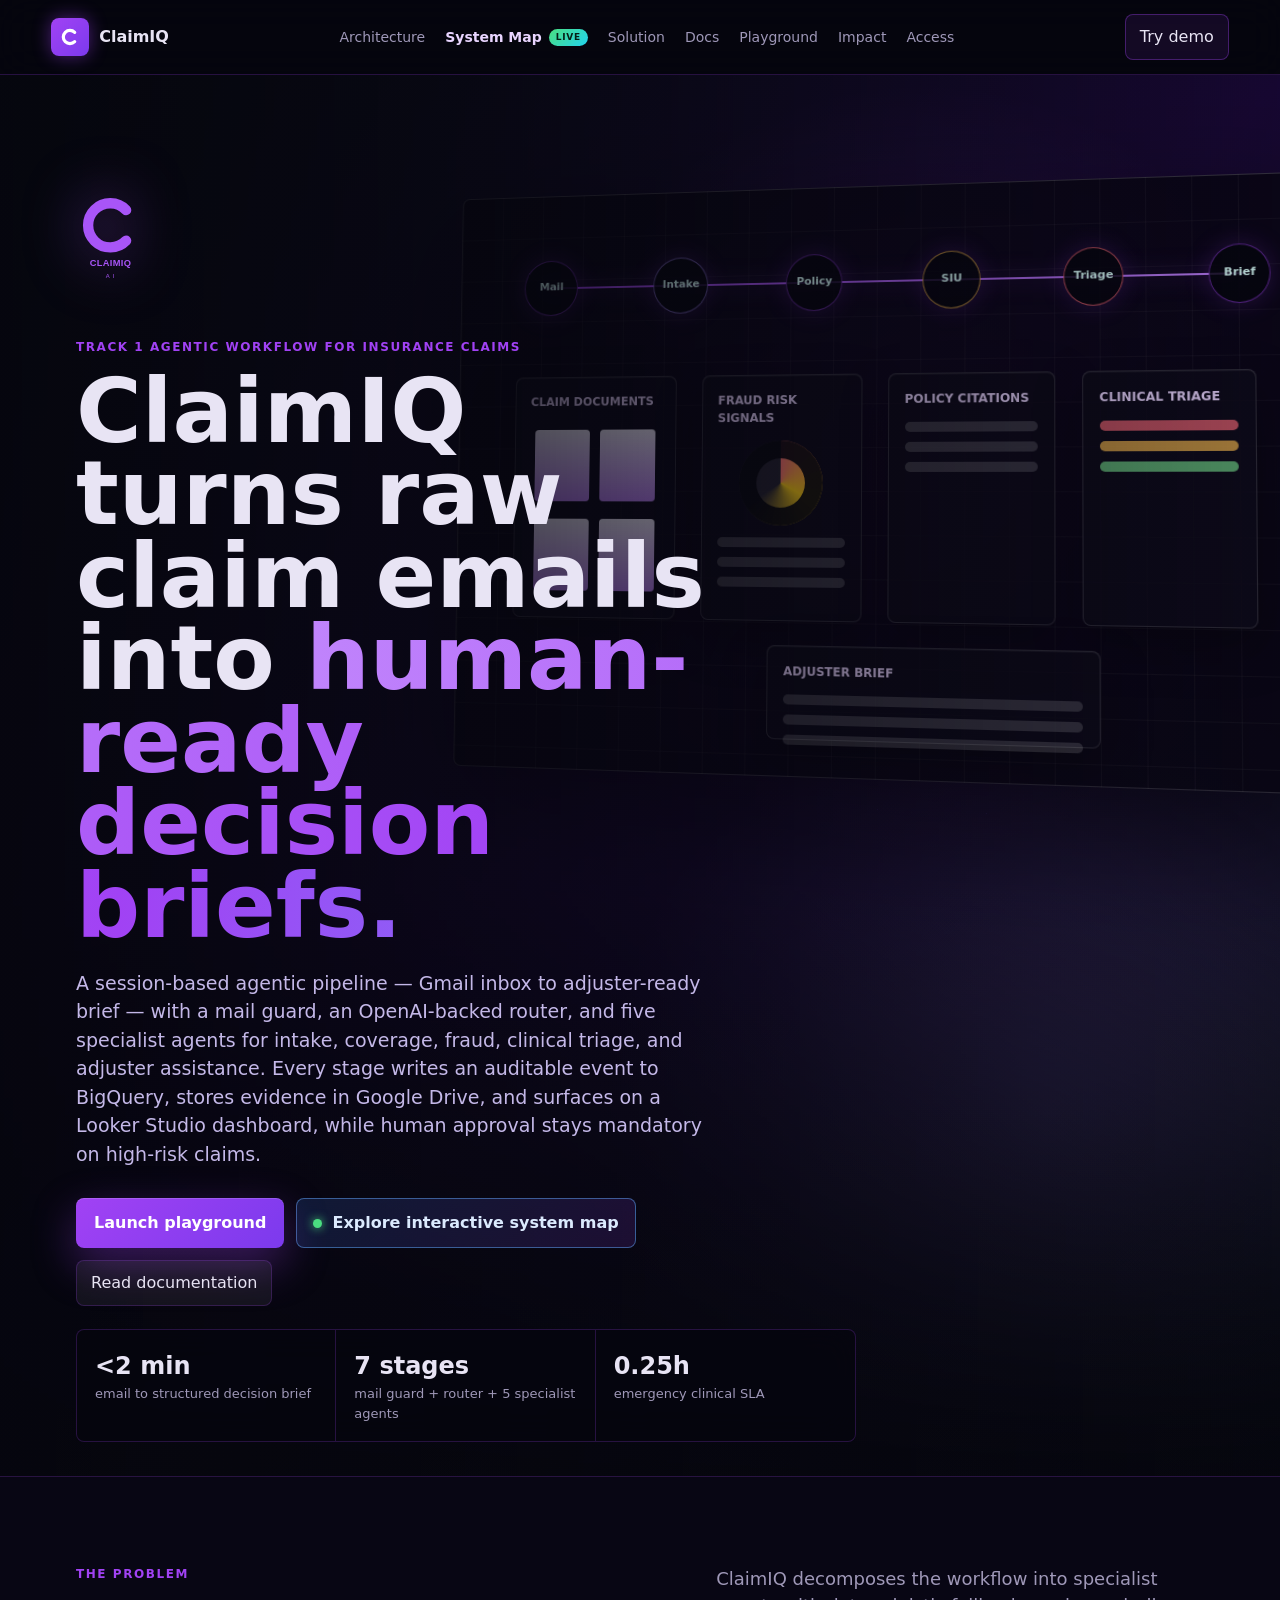
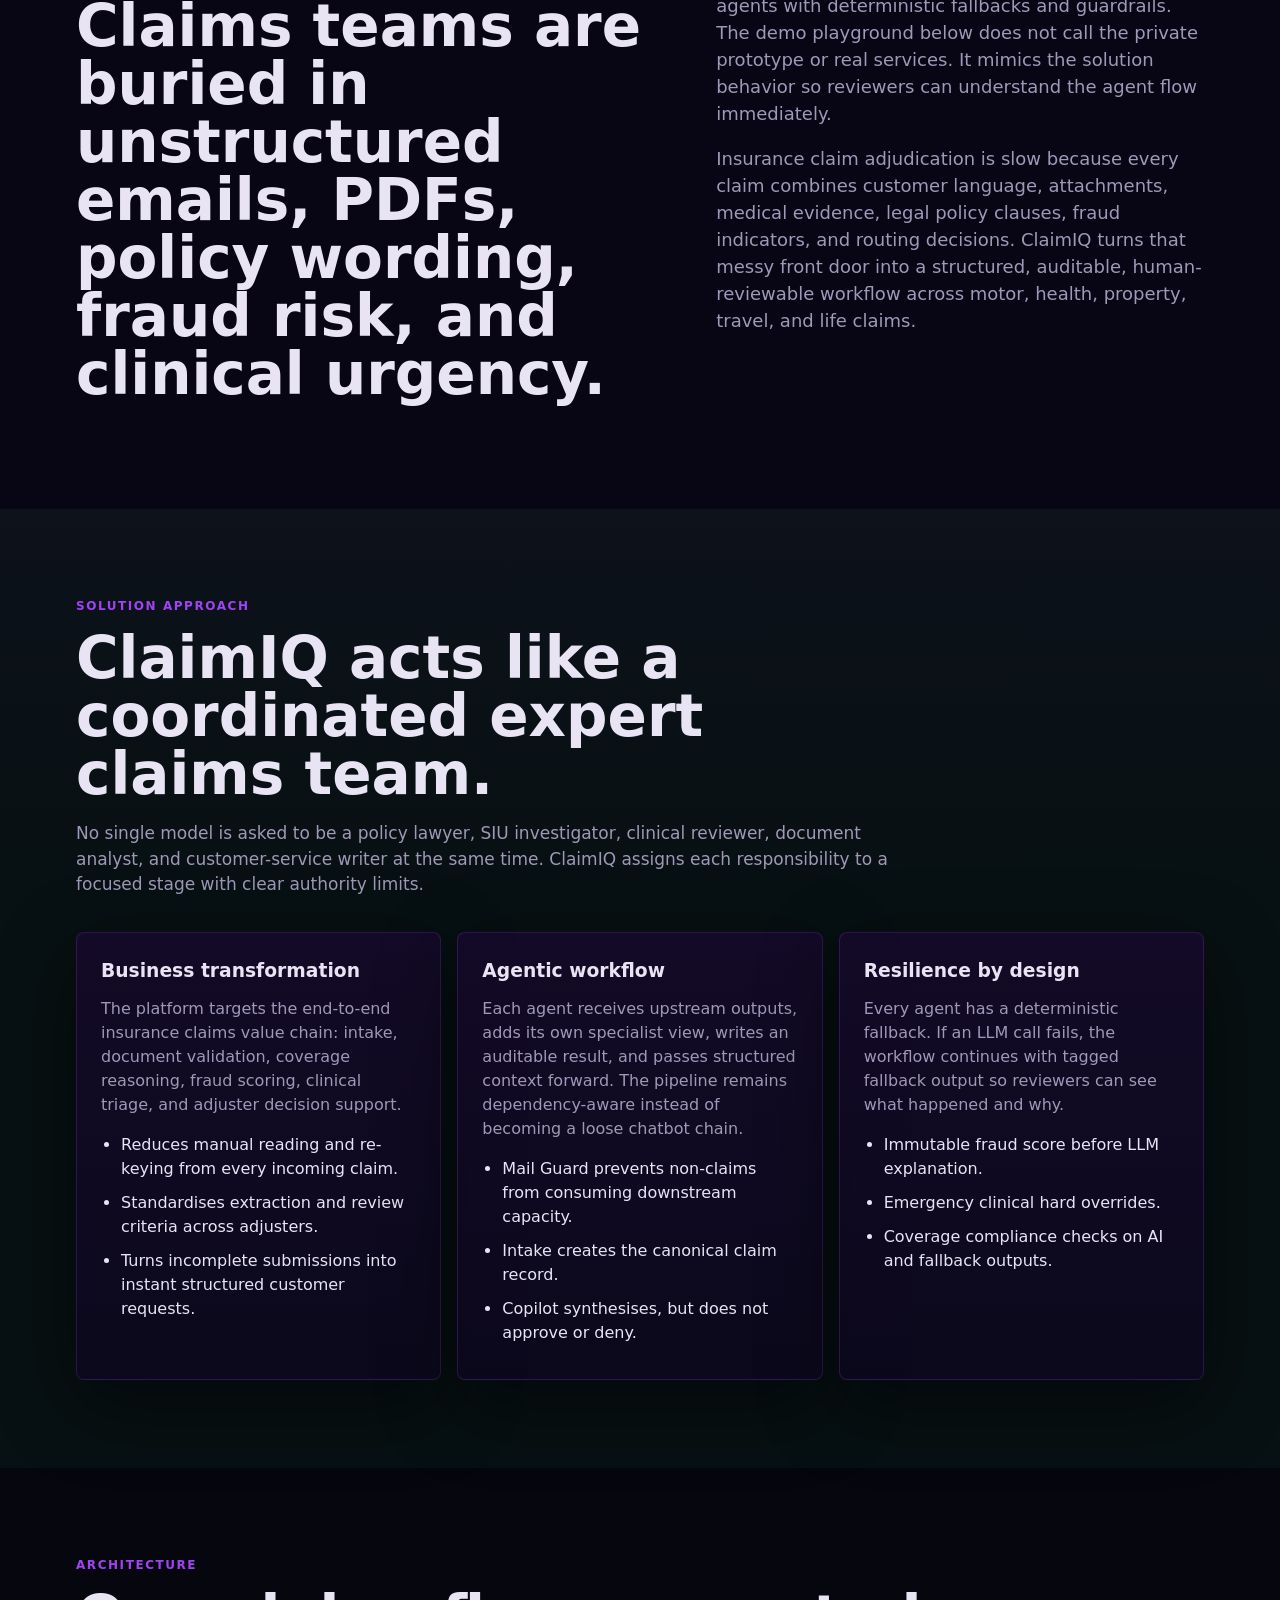
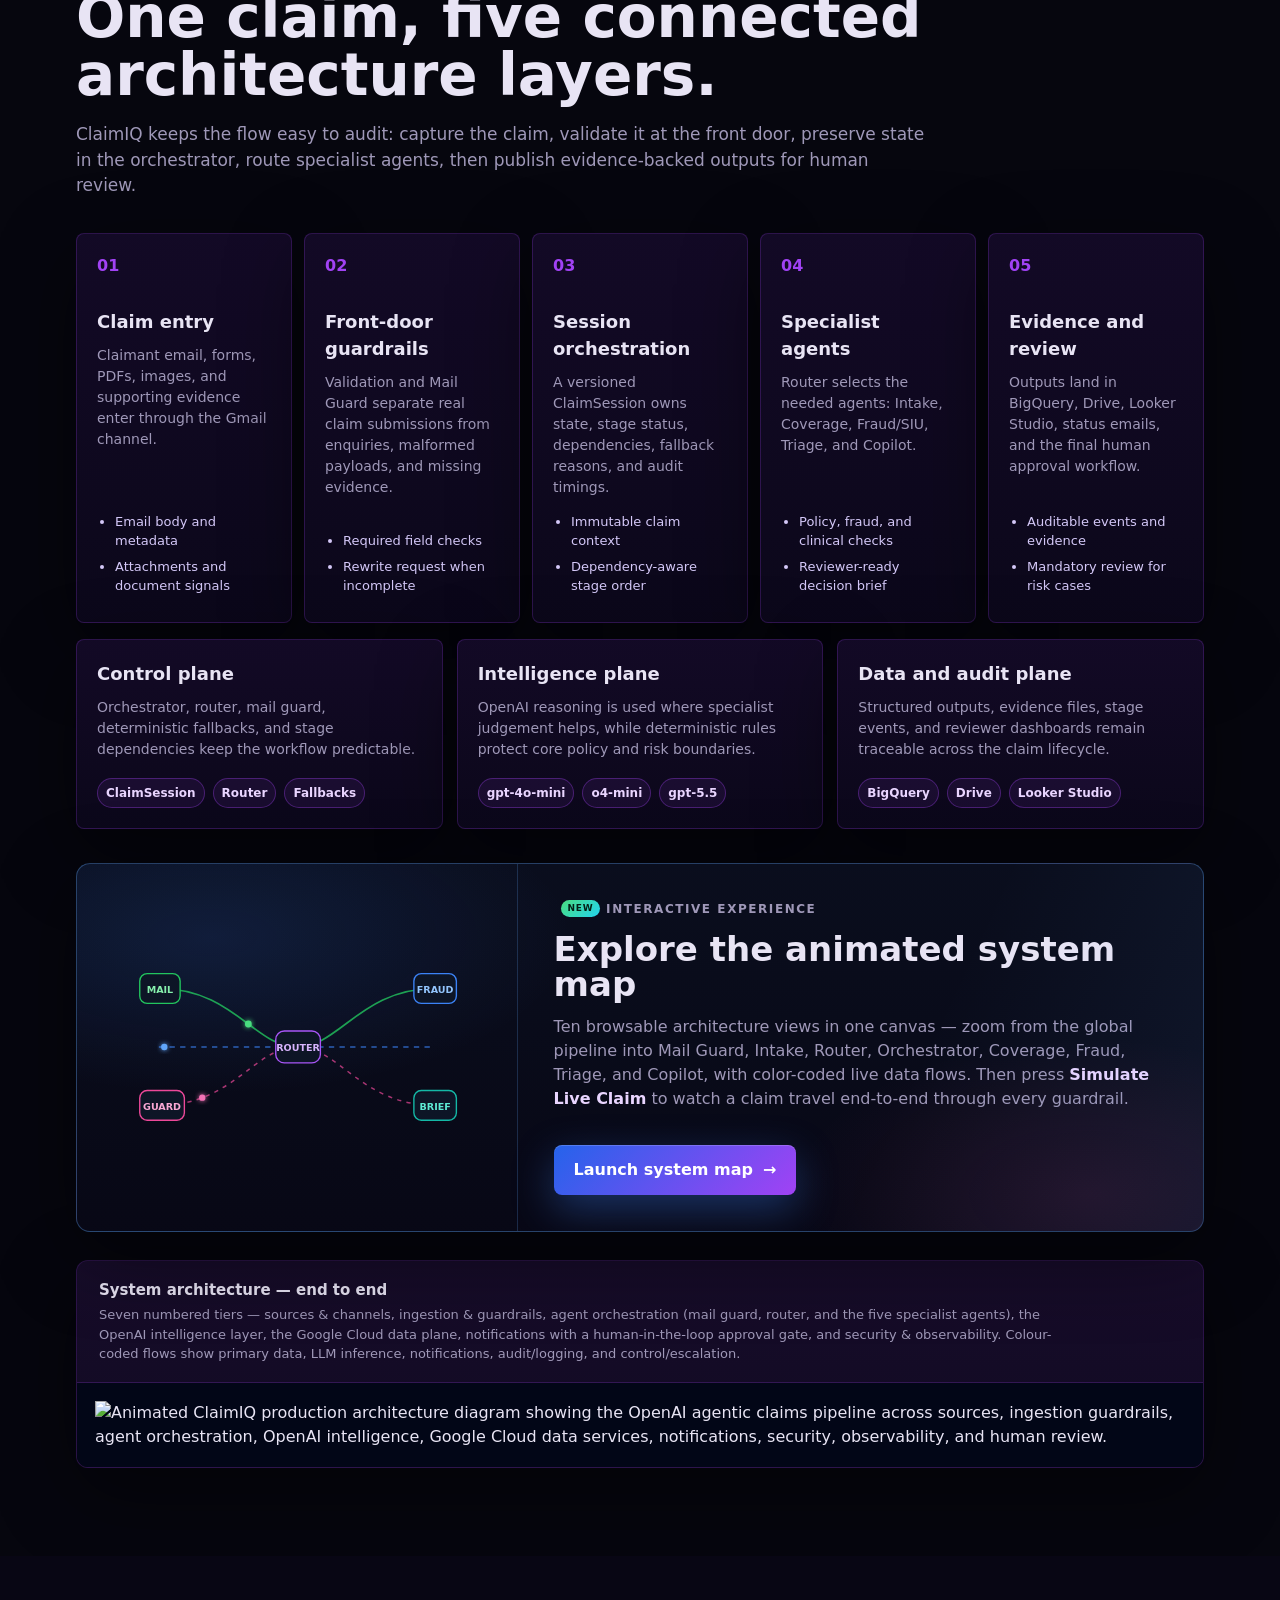
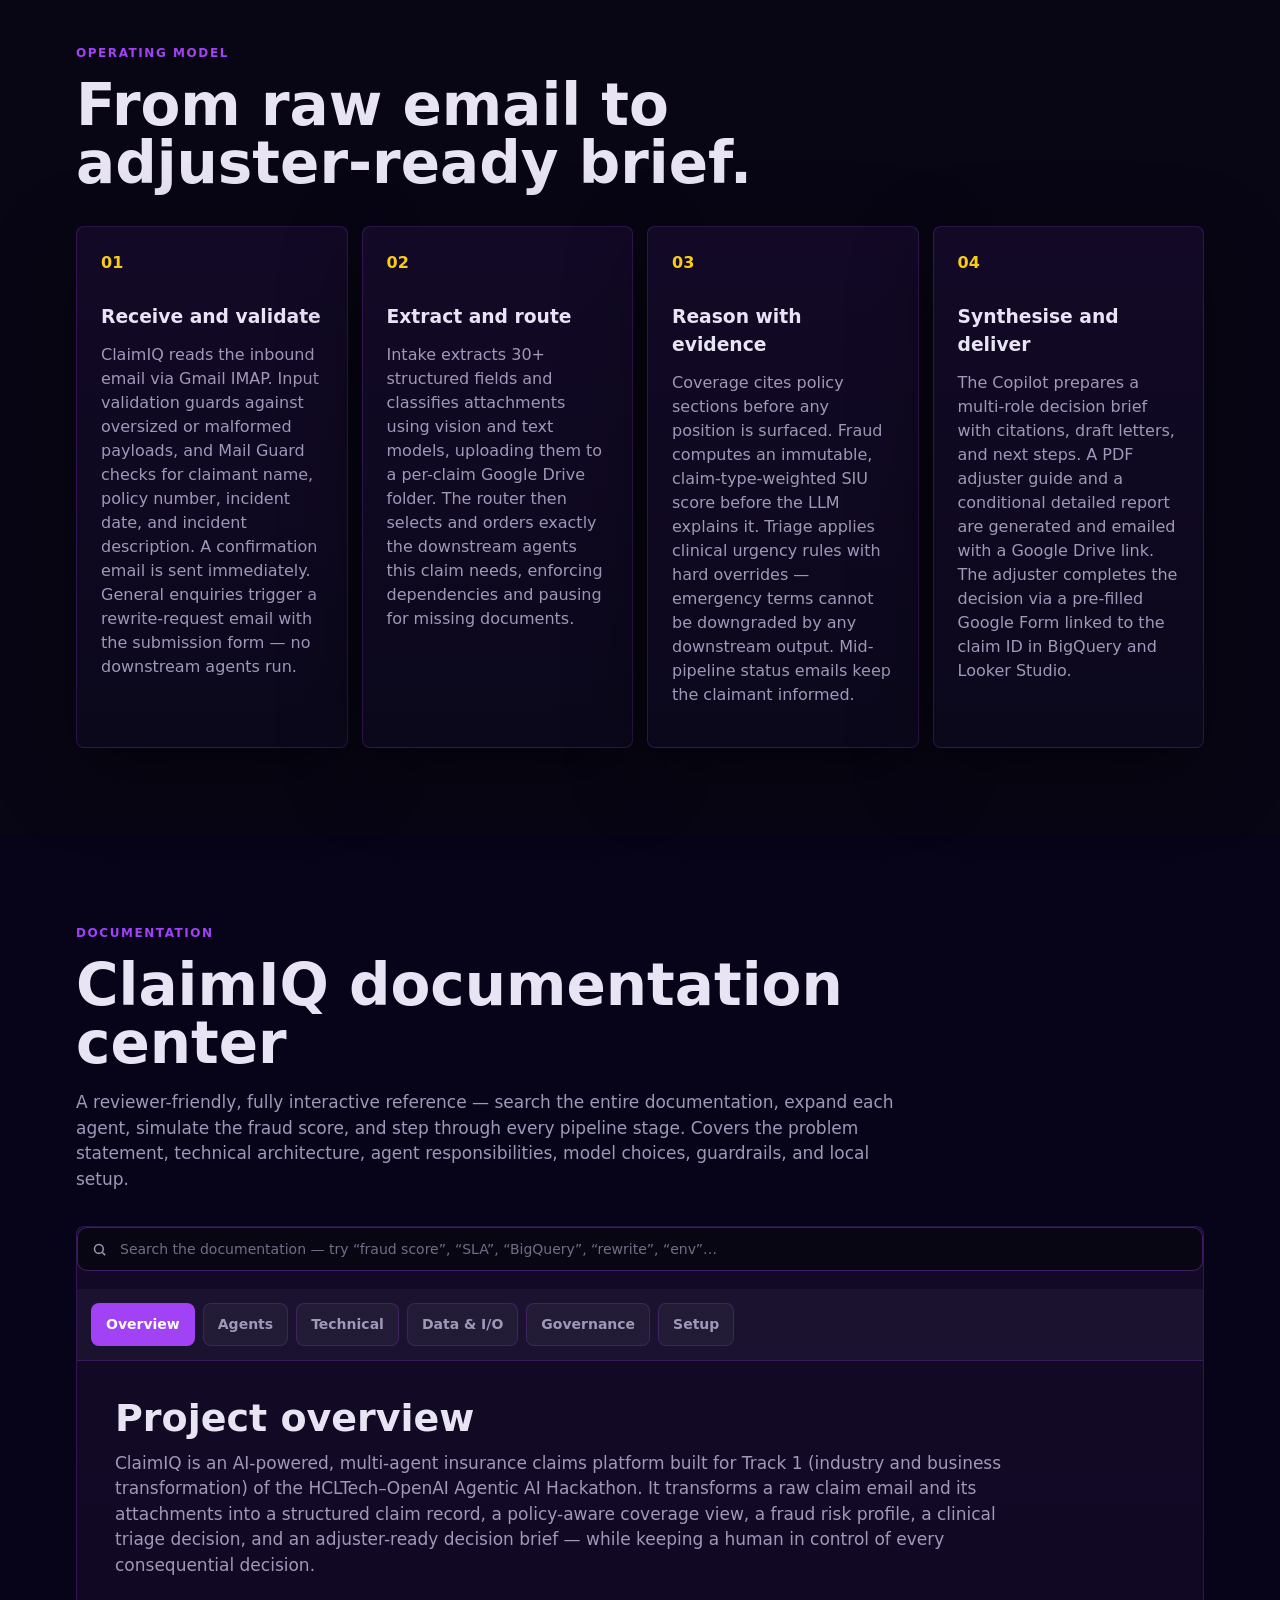
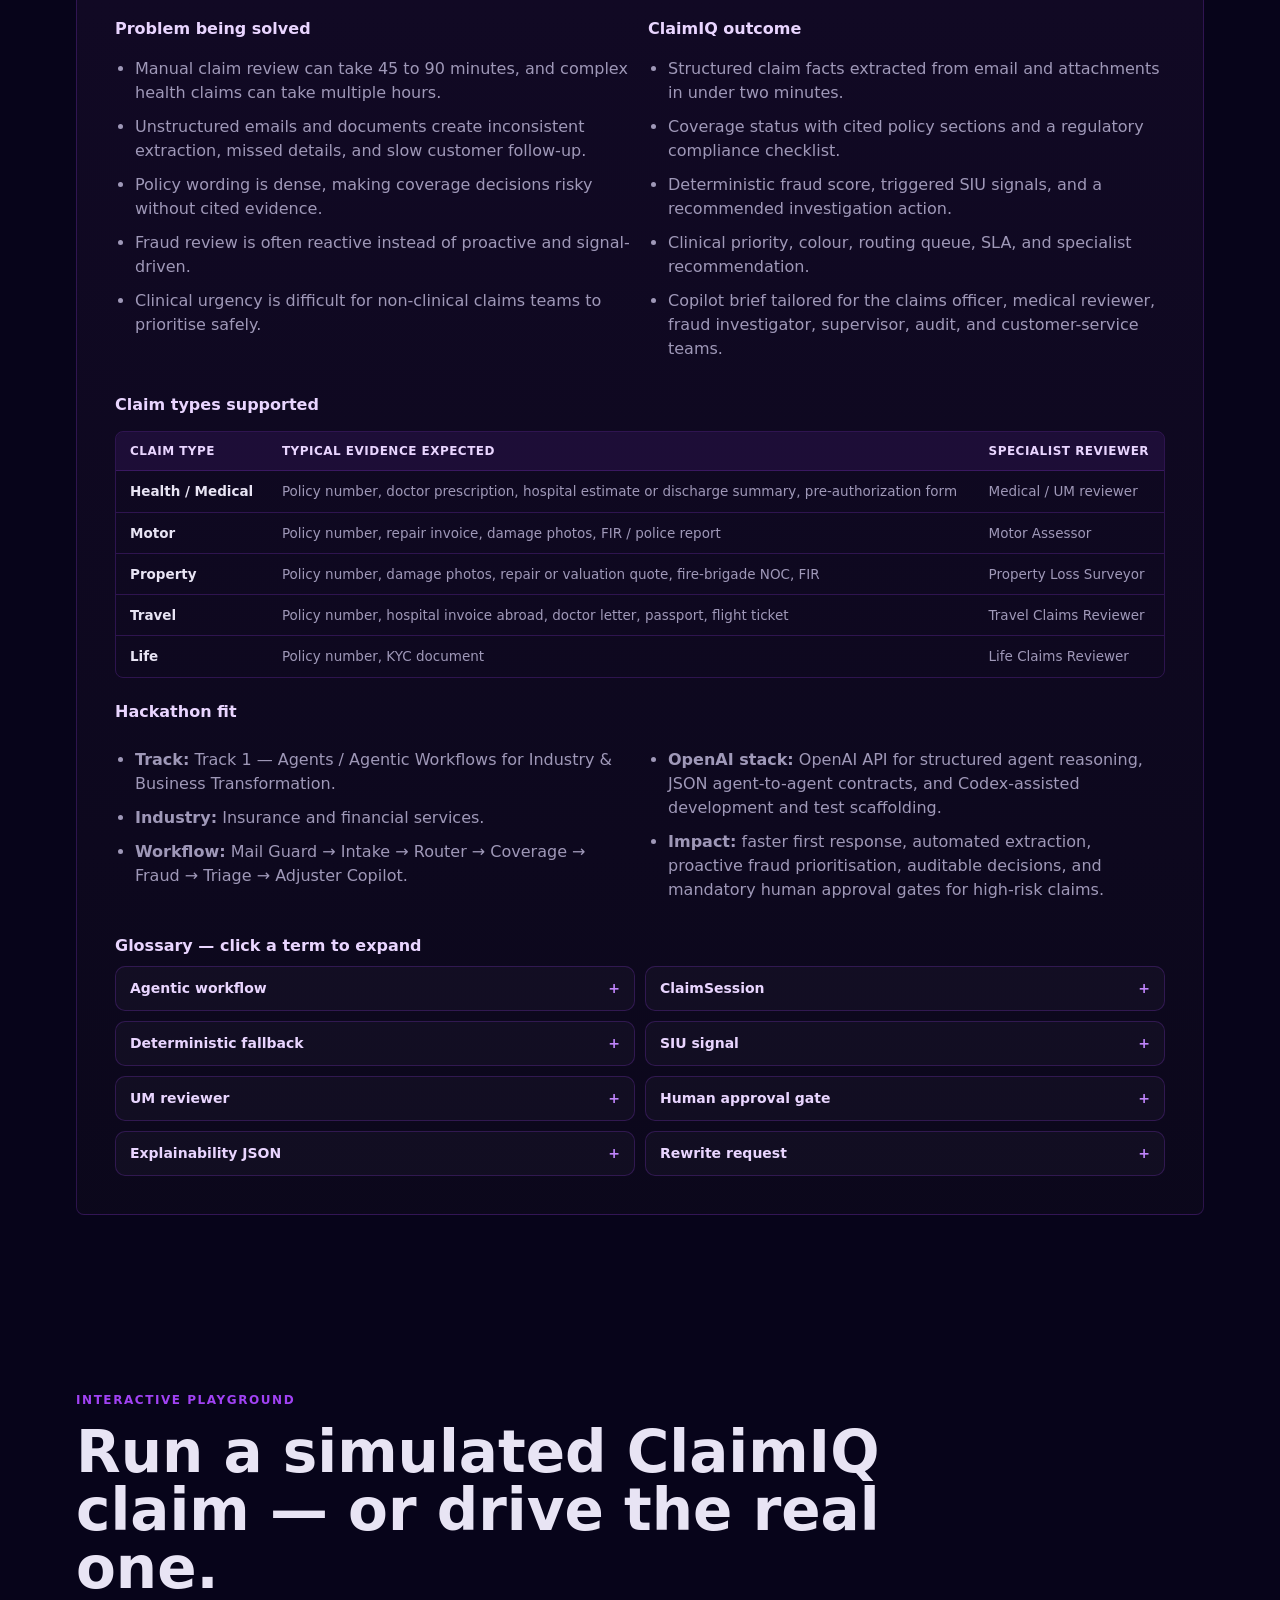
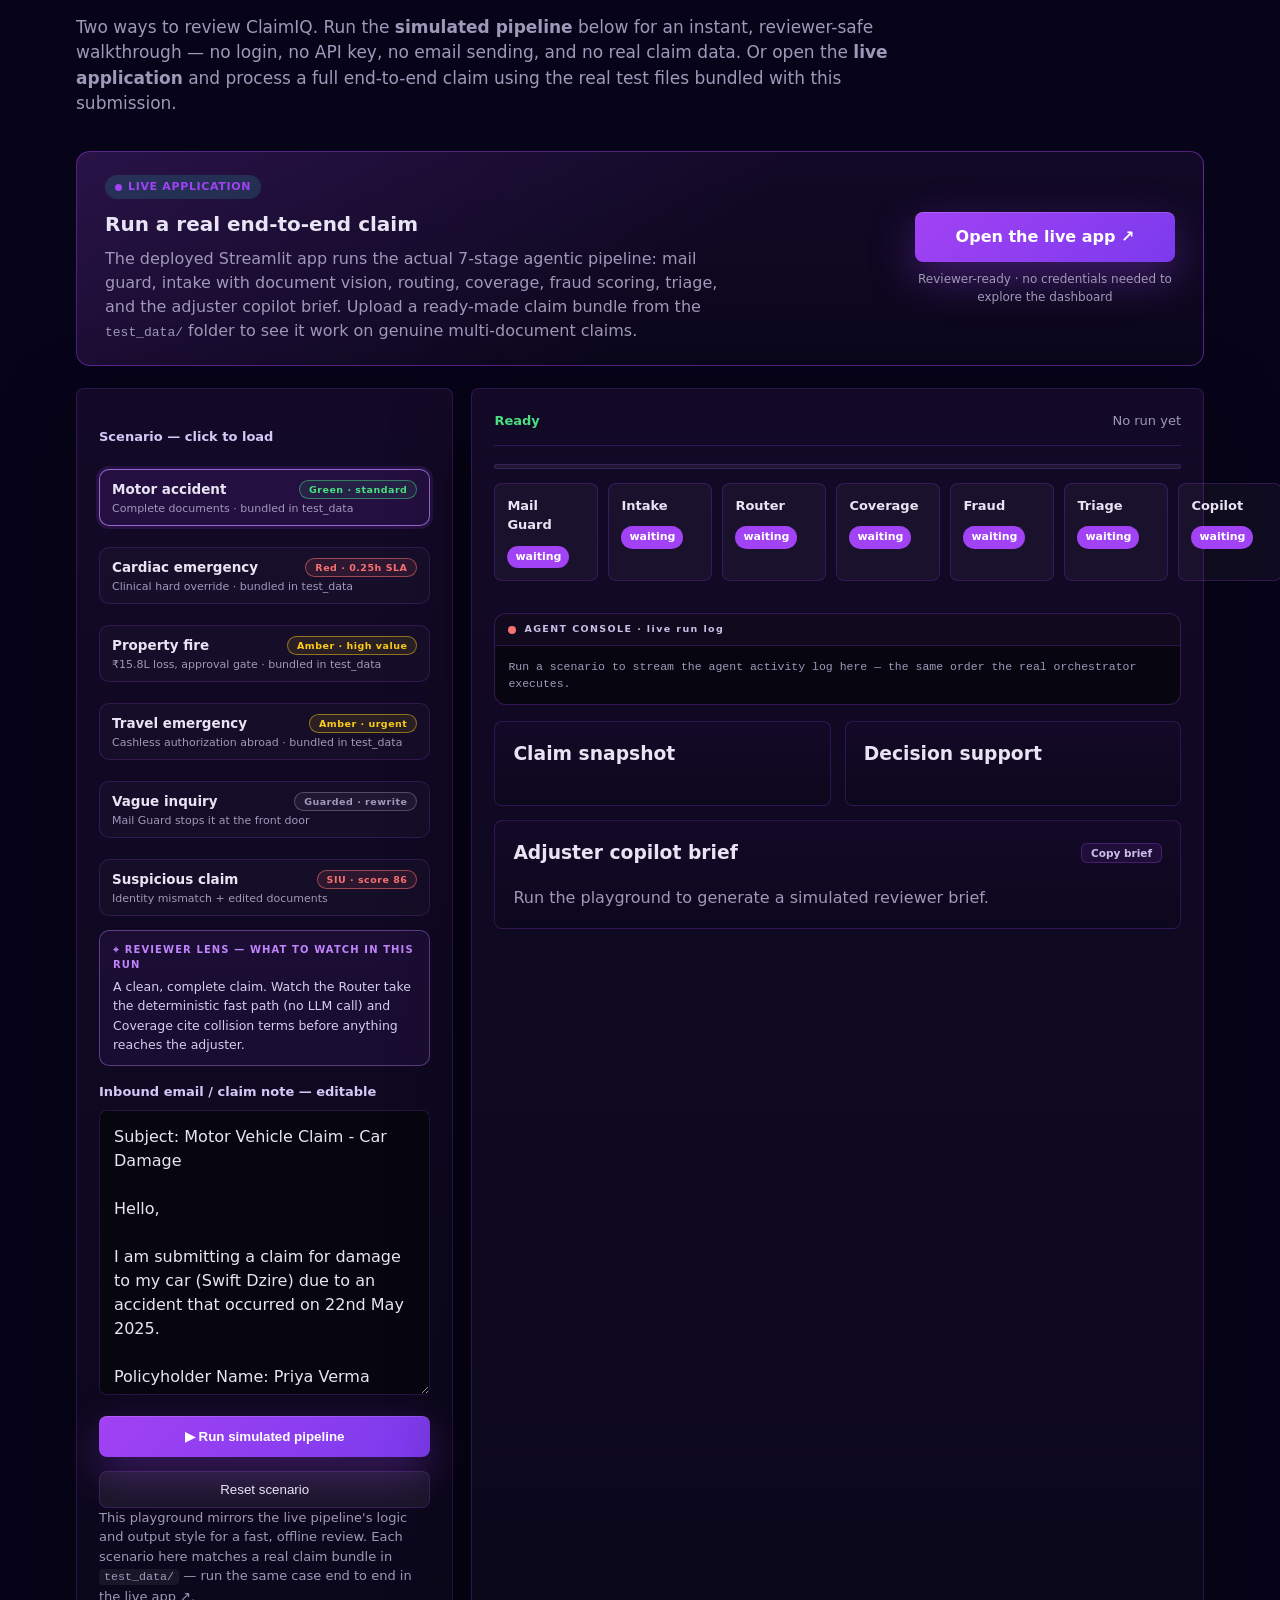
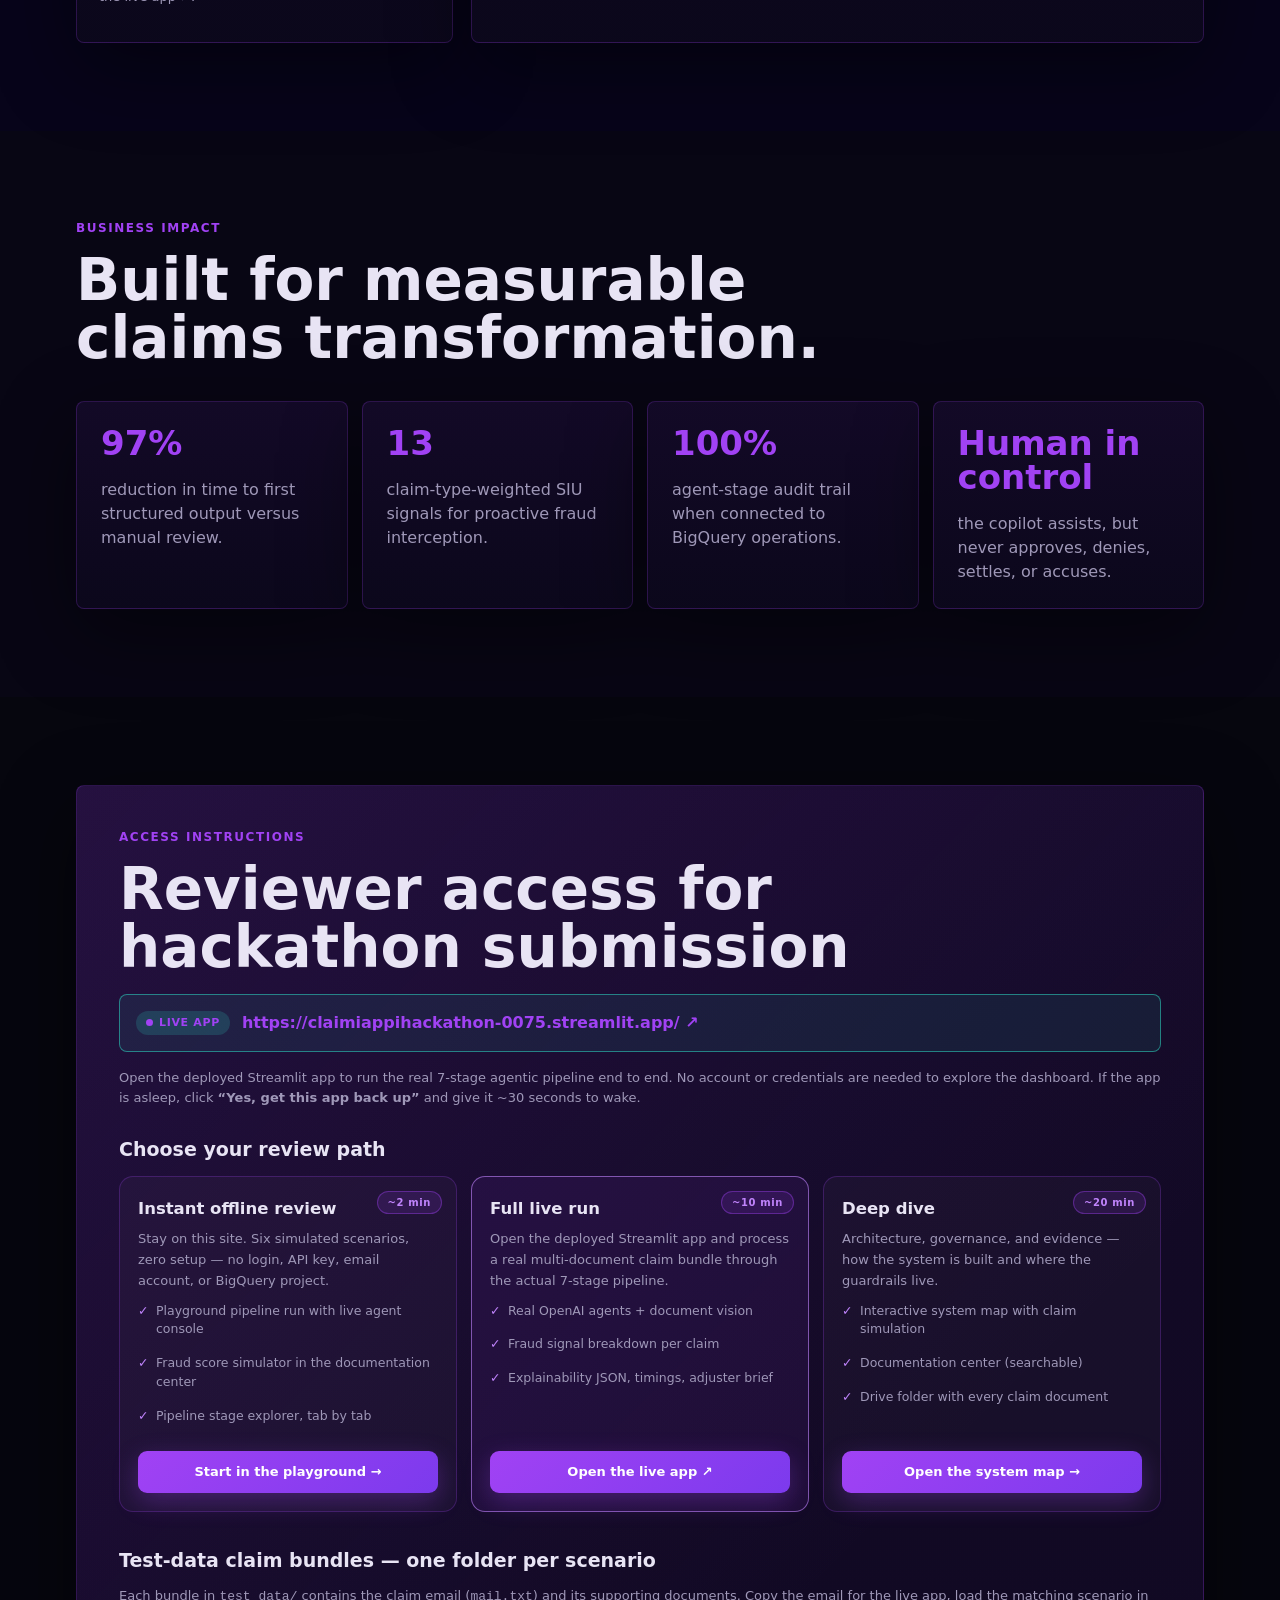
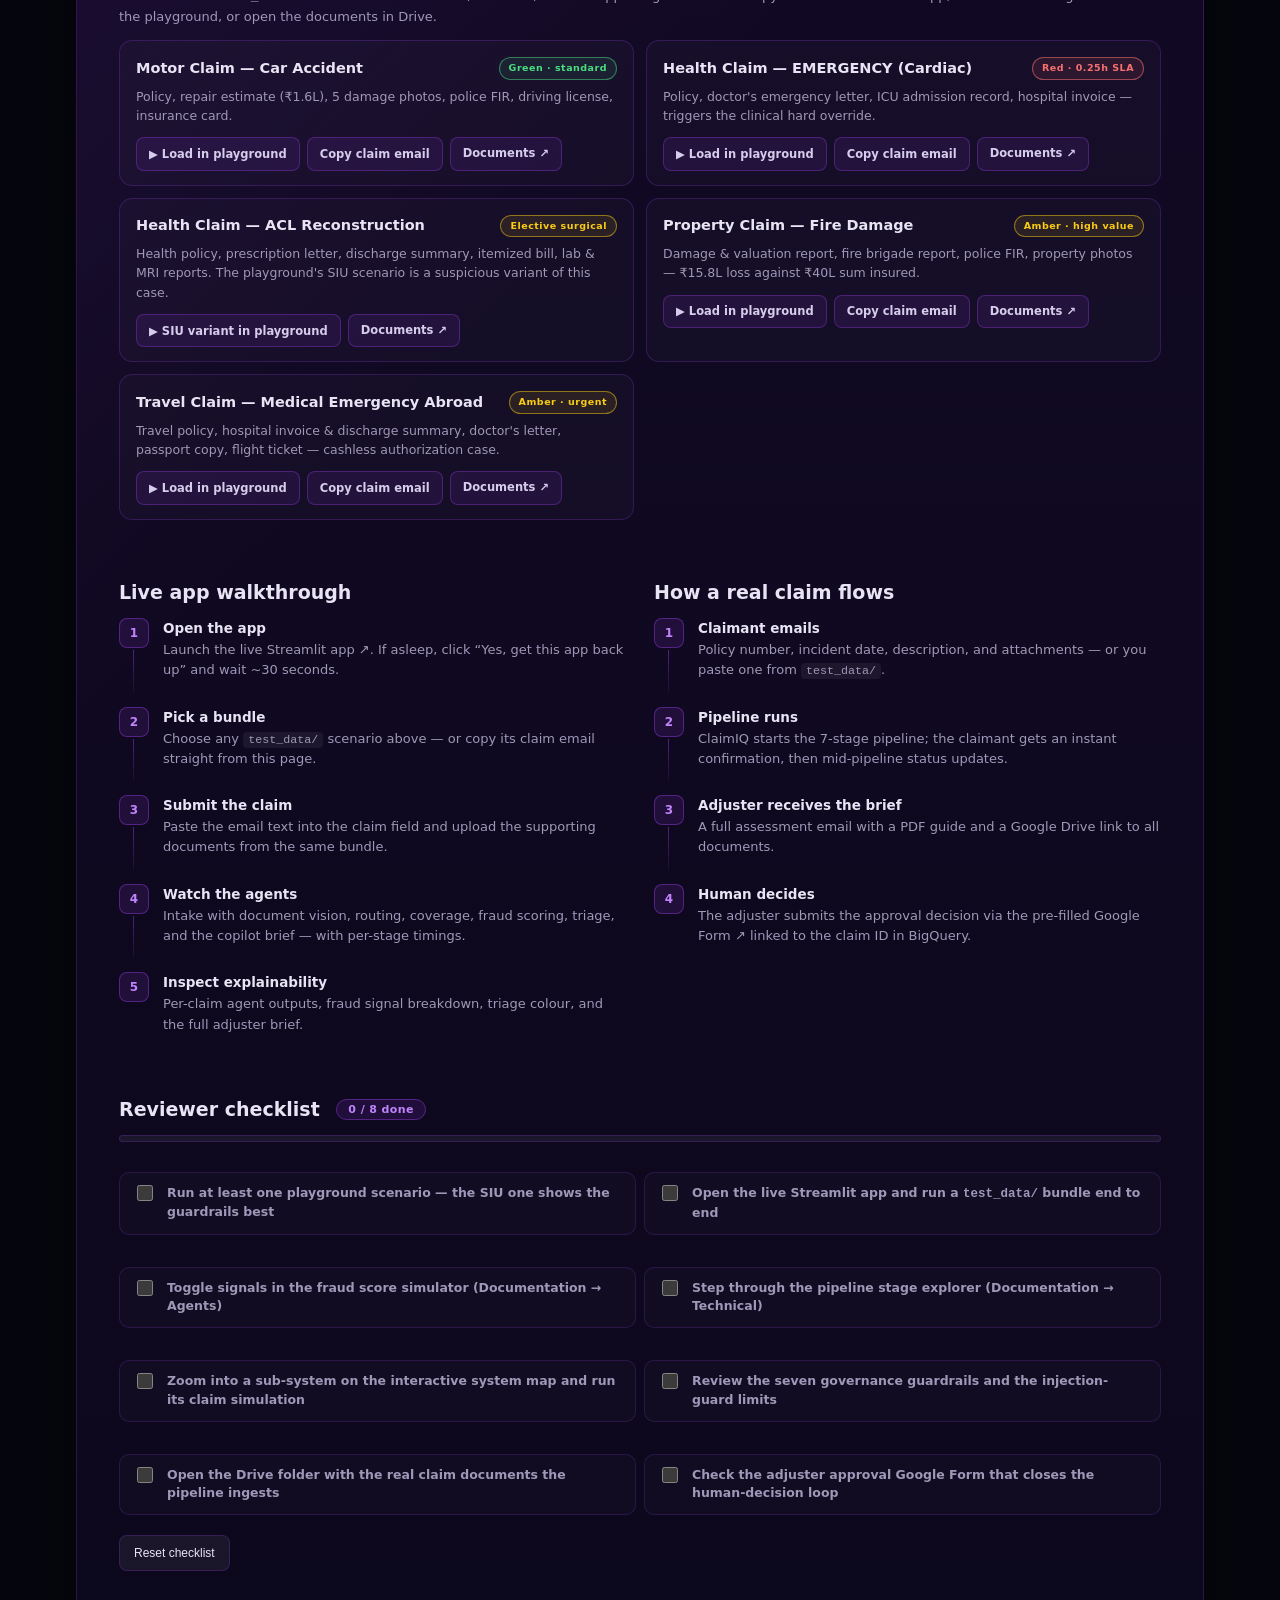
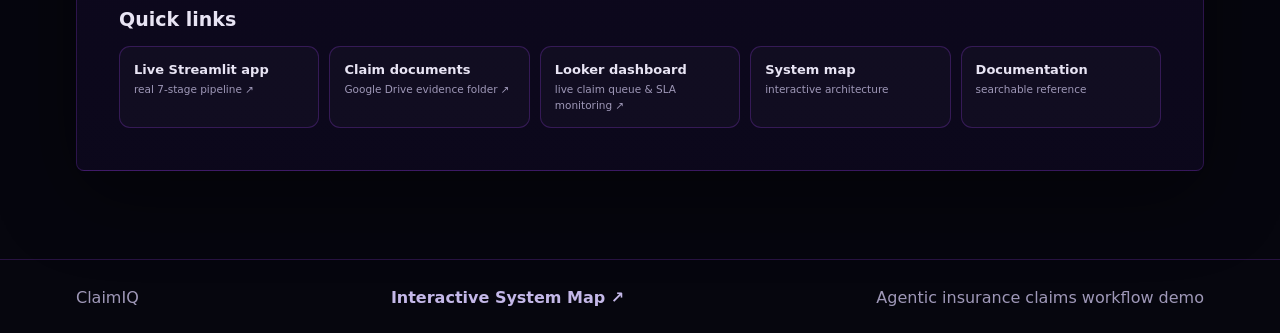
==== index.html @ e0fa52a6 "Initial website publish" ====
<!doctype html>
<html lang="en">
<head>
  <meta charset="utf-8">
  <meta name="viewport" content="width=device-width, initial-scale=1">
  <title>ClaimIQ | Agentic Insurance Claims Platform</title>
  <link rel="stylesheet" href="styles.css">
</head>
<body>
  <header class="topbar">
    <a class="brand" href="#home" aria-label="ClaimIQ home">
      <span class="brand-mark">
        <svg xmlns="http://www.w3.org/2000/svg" viewBox="0 0 38 38" width="22" height="22" fill="none">
          <path d="M 27.1 10.9 A 11.5 11.5 0 1 0 27.1 27.1"
                stroke="white" stroke-width="5.5" stroke-linecap="round" fill="none"/>
        </svg>
      </span>
      <span>ClaimIQ</span>
    </a>
    <nav aria-label="Primary navigation">
      <a href="#architecture">Architecture</a>
      <a href="claimiq_system_map.html" class="nav-map">System Map<span class="badge-new">LIVE</span></a>
      <a href="#solution">Solution</a>
      <a href="#documentation">Docs</a>
      <a href="#playground">Playground</a>
      <a href="#impact">Impact</a>
      <a href="#access">Access</a>
    </nav>
    <a class="nav-cta" href="#playground">Try demo</a>
  </header>

  <main id="home">
    <section class="hero">
      <div class="hero-media" aria-hidden="true">
        <div class="command-wall">
          <div class="flow-line"></div>
          <div class="flow-node mail">Mail</div>
          <div class="flow-node intake">Intake</div>
          <div class="flow-node coverage">Policy</div>
          <div class="flow-node fraud">SIU</div>
          <div class="flow-node triage">Triage</div>
          <div class="flow-node copilot">Brief</div>
          <div class="screen documents"><h3>Claim Documents</h3><span></span><span></span><span></span><span></span></div>
          <div class="screen risk"><h3>Fraud Risk Signals</h3><div class="dial"></div><p>Identity mismatch</p><p>Duplicate window</p><p>Invoice anomaly</p></div>
          <div class="screen policy"><h3>Policy Citations</h3><p>Coverage clause</p><p>Waiting period</p><p>Sub-limit check</p></div>
          <div class="screen triage-card"><h3>Clinical Triage</h3><p class="red">Emergency override</p><p class="amber">Medical review</p><p class="green">Standard queue</p></div>
          <div class="screen brief"><h3>Adjuster Brief</h3><p>Coverage: needs review</p><p>Fraud: critical</p><p>SLA: 0.25h</p></div>
        </div>
      </div>
      <div class="hero-shade"></div>
      <div class="hero-content">
        <div class="hero-logo-wrap">
          <img src="logo.svg" alt="ClaimIQ" class="hero-logo">
        </div>
        <p class="eyebrow">Track 1 agentic workflow for insurance claims</p>
        <h1>ClaimIQ turns raw claim emails into <span class="grad-text">human-ready decision briefs.</span></h1>
        <p class="hero-copy">A session-based agentic pipeline — Gmail inbox to adjuster-ready brief — with a mail guard, an OpenAI-backed router, and five specialist agents for intake, coverage, fraud, clinical triage, and adjuster assistance. Every stage writes an auditable event to BigQuery, stores evidence in Google Drive, and surfaces on a Looker Studio dashboard, while human approval stays mandatory on high-risk claims.</p>
        <div class="hero-actions">
          <a class="primary-action" href="#playground">Launch playground</a>
          <a class="map-action" href="claimiq_system_map.html"><span class="map-action-dot"></span>Explore interactive system map</a>
          <a class="secondary-action" href="#documentation">Read documentation</a>
        </div>
      </div>
      <div class="hero-metrics" aria-label="ClaimIQ metrics">
        <div><strong>&lt;2 min</strong><span>email to structured decision brief</span></div>
        <div><strong>7 stages</strong><span>mail guard + router + 5 specialist agents</span></div>
        <div><strong>0.25h</strong><span>emergency clinical SLA</span></div>
      </div>
    </section>

    <section class="section intro">
      <div>
        <p class="section-kicker">The problem</p>
        <h2>Claims teams are buried in unstructured emails, PDFs, policy wording, fraud risk, and clinical urgency.</h2>
      </div>
      <div class="intro-copy">
        <p>ClaimIQ decomposes the workflow into specialist agents with deterministic fallbacks and guardrails. The demo playground below does not call the private prototype or real services. It mimics the solution behavior so reviewers can understand the agent flow immediately.</p>
        <p>Insurance claim adjudication is slow because every claim combines customer language, attachments, medical evidence, legal policy clauses, fraud indicators, and routing decisions. ClaimIQ turns that messy front door into a structured, auditable, human-reviewable workflow across motor, health, property, travel, and life claims.</p>
      </div>
    </section>

    <section id="solution" class="section solution-section">
      <div class="section-heading">
        <p class="section-kicker">Solution approach</p>
        <h2>ClaimIQ acts like a coordinated expert claims team.</h2>
        <p>No single model is asked to be a policy lawyer, SIU investigator, clinical reviewer, document analyst, and customer-service writer at the same time. ClaimIQ assigns each responsibility to a focused stage with clear authority limits.</p>
      </div>
      <div class="content-grid three">
        <article class="content-card">
          <h3>Business transformation</h3>
          <p>The platform targets the end-to-end insurance claims value chain: intake, document validation, coverage reasoning, fraud scoring, clinical triage, and adjuster decision support.</p>
          <ul>
            <li>Reduces manual reading and re-keying from every incoming claim.</li>
            <li>Standardises extraction and review criteria across adjusters.</li>
            <li>Turns incomplete submissions into instant structured customer requests.</li>
          </ul>
        </article>
        <article class="content-card">
          <h3>Agentic workflow</h3>
          <p>Each agent receives upstream outputs, adds its own specialist view, writes an auditable result, and passes structured context forward. The pipeline remains dependency-aware instead of becoming a loose chatbot chain.</p>
          <ul>
            <li>Mail Guard prevents non-claims from consuming downstream capacity.</li>
            <li>Intake creates the canonical claim record.</li>
            <li>Copilot synthesises, but does not approve or deny.</li>
          </ul>
        </article>
        <article class="content-card">
          <h3>Resilience by design</h3>
          <p>Every agent has a deterministic fallback. If an LLM call fails, the workflow continues with tagged fallback output so reviewers can see what happened and why.</p>
          <ul>
            <li>Immutable fraud score before LLM explanation.</li>
            <li>Emergency clinical hard overrides.</li>
            <li>Coverage compliance checks on AI and fallback outputs.</li>
          </ul>
        </article>
      </div>
    </section>

    <section id="architecture" class="section">
      <div class="section-heading">
        <p class="section-kicker">Architecture</p>
        <h2>One claim, five connected architecture layers.</h2>
        <p>ClaimIQ keeps the flow easy to audit: capture the claim, validate it at the front door, preserve state in the orchestrator, route specialist agents, then publish evidence-backed outputs for human review.</p>
      </div>

      <div class="architecture-flow" aria-label="ClaimIQ end-to-end architecture flow">
        <article class="architecture-step">
          <span class="architecture-step-number">01</span>
          <h3>Claim entry</h3>
          <p>Claimant email, forms, PDFs, images, and supporting evidence enter through the Gmail channel.</p>
          <ul>
            <li>Email body and metadata</li>
            <li>Attachments and document signals</li>
          </ul>
        </article>
        <article class="architecture-step">
          <span class="architecture-step-number">02</span>
          <h3>Front-door guardrails</h3>
          <p>Validation and Mail Guard separate real claim submissions from enquiries, malformed payloads, and missing evidence.</p>
          <ul>
            <li>Required field checks</li>
            <li>Rewrite request when incomplete</li>
          </ul>
        </article>
        <article class="architecture-step">
          <span class="architecture-step-number">03</span>
          <h3>Session orchestration</h3>
          <p>A versioned ClaimSession owns state, stage status, dependencies, fallback reasons, and audit timings.</p>
          <ul>
            <li>Immutable claim context</li>
            <li>Dependency-aware stage order</li>
          </ul>
        </article>
        <article class="architecture-step">
          <span class="architecture-step-number">04</span>
          <h3>Specialist agents</h3>
          <p>Router selects the needed agents: Intake, Coverage, Fraud/SIU, Triage, and Copilot.</p>
          <ul>
            <li>Policy, fraud, and clinical checks</li>
            <li>Reviewer-ready decision brief</li>
          </ul>
        </article>
        <article class="architecture-step">
          <span class="architecture-step-number">05</span>
          <h3>Evidence and review</h3>
          <p>Outputs land in BigQuery, Drive, Looker Studio, status emails, and the final human approval workflow.</p>
          <ul>
            <li>Auditable events and evidence</li>
            <li>Mandatory review for risk cases</li>
          </ul>
        </article>
      </div>

      <div class="architecture-layers" aria-label="Supporting architecture planes">
        <article class="architecture-layer">
          <h3>Control plane</h3>
          <p>Orchestrator, router, mail guard, deterministic fallbacks, and stage dependencies keep the workflow predictable.</p>
          <div class="architecture-tags">
            <span>ClaimSession</span>
            <span>Router</span>
            <span>Fallbacks</span>
          </div>
        </article>
        <article class="architecture-layer">
          <h3>Intelligence plane</h3>
          <p>OpenAI reasoning is used where specialist judgement helps, while deterministic rules protect core policy and risk boundaries.</p>
          <div class="architecture-tags">
            <span>gpt-4o-mini</span>
            <span>o4-mini</span>
            <span>gpt-5.5</span>
          </div>
        </article>
        <article class="architecture-layer">
          <h3>Data and audit plane</h3>
          <p>Structured outputs, evidence files, stage events, and reviewer dashboards remain traceable across the claim lifecycle.</p>
          <div class="architecture-tags">
            <span>BigQuery</span>
            <span>Drive</span>
            <span>Looker Studio</span>
          </div>
        </article>
      </div>

      <a class="map-cta" href="claimiq_system_map.html" aria-label="Open the ClaimIQ interactive system map">
        <div class="map-cta-visual" aria-hidden="true">
          <svg viewBox="0 0 320 190" xmlns="http://www.w3.org/2000/svg">
            <defs>
              <filter id="mgGlow" x="-60%" y="-60%" width="220%" height="220%">
                <feGaussianBlur stdDeviation="2.4" result="b"/><feMerge><feMergeNode in="b"/><feMergeNode in="SourceGraphic"/></feMerge>
              </filter>
            </defs>
            <path id="mp1" d="M 30 40 C 100 40, 120 95, 160 95 C 200 95, 220 40, 290 40" fill="none" stroke="#22c55e" stroke-width="1.6" opacity=".8"/>
            <path id="mp2" d="M 30 95 L 290 95" fill="none" stroke="#3b82f6" stroke-width="1.4" stroke-dasharray="5 5" opacity=".7" class="mc-dash"/>
            <path id="mp3" d="M 30 150 C 100 150, 120 95, 160 95 C 200 95, 220 150, 290 150" fill="none" stroke="#ec4899" stroke-width="1.4" stroke-dasharray="4 5" opacity=".7" class="mc-dash"/>
            <circle r="3.2" fill="#4ade80" filter="url(#mgGlow)"><animateMotion dur="2.6s" repeatCount="indefinite"><mpath href="#mp1"/></animateMotion></circle>
            <circle r="3" fill="#60a5fa" filter="url(#mgGlow)"><animateMotion dur="3.4s" repeatCount="indefinite" keyPoints="0;1;0" keyTimes="0;.5;1" calcMode="linear"><mpath href="#mp2"/></animateMotion></circle>
            <circle r="3" fill="#f472b6" filter="url(#mgGlow)"><animateMotion dur="3s" repeatCount="indefinite"><mpath href="#mp3"/></animateMotion></circle>
            <g class="mc-node" style="animation-delay:0s"><rect x="12" y="26" width="38" height="28" rx="7" fill="#0d1526" stroke="#22c55e"/><text x="31" y="44" text-anchor="middle" fill="#86efac" font-size="9" font-weight="800">MAIL</text></g>
            <g class="mc-node" style="animation-delay:.4s"><rect x="140" y="80" width="42" height="30" rx="8" fill="#0d1526" stroke="#a855f7"/><text x="161" y="99" text-anchor="middle" fill="#d8b4fe" font-size="9" font-weight="800">ROUTER</text></g>
            <g class="mc-node" style="animation-delay:.8s"><rect x="270" y="26" width="40" height="28" rx="7" fill="#0d1526" stroke="#3b82f6"/><text x="290" y="44" text-anchor="middle" fill="#93c5fd" font-size="9" font-weight="800">FRAUD</text></g>
            <g class="mc-node" style="animation-delay:1.2s"><rect x="270" y="136" width="40" height="28" rx="7" fill="#0d1526" stroke="#14b8a6"/><text x="290" y="154" text-anchor="middle" fill="#5eead4" font-size="9" font-weight="800">BRIEF</text></g>
            <g class="mc-node" style="animation-delay:1.6s"><rect x="12" y="136" width="42" height="28" rx="7" fill="#0d1526" stroke="#ec4899"/><text x="33" y="154" text-anchor="middle" fill="#f9a8d4" font-size="9" font-weight="800">GUARD</text></g>
          </svg>
        </div>
        <div class="map-cta-text">
          <p class="section-kicker"><span class="badge-new">NEW</span> Interactive experience</p>
          <h3>Explore the animated system map</h3>
          <p>Ten browsable architecture views in one canvas — zoom from the global pipeline into Mail Guard, Intake, Router, Orchestrator, Coverage, Fraud, Triage, and Copilot, with color-coded live data flows. Then press <strong>Simulate Live Claim</strong> to watch a claim travel end-to-end through every guardrail.</p>
          <span class="map-cta-btn">Launch system map <span class="arrow">→</span></span>
        </div>
      </a>

      <figure class="arch-figure">
        <figcaption>
          <span class="arch-cap-title">System architecture &mdash; end to end</span>
          <span class="arch-cap-sub">Seven numbered tiers &mdash; sources &amp; channels, ingestion &amp; guardrails, agent orchestration (mail guard, router, and the five specialist agents), the OpenAI intelligence layer, the Google Cloud data plane, notifications with a human-in-the-loop approval gate, and security &amp; observability. Colour-coded flows show primary data, LLM inference, notifications, audit/logging, and control/escalation.</span>
        </figcaption>
        <div class="arch-scroll">
          <img src="architecture.gif" alt="Animated ClaimIQ production architecture diagram showing the OpenAI agentic claims pipeline across sources, ingestion guardrails, agent orchestration, OpenAI intelligence, Google Cloud data services, notifications, security, observability, and human review." loading="lazy">
        </div>
      </figure>
    </section>

    <section class="section workflow-section">
      <div class="section-heading">
        <p class="section-kicker">Operating model</p>
        <h2>From raw email to adjuster-ready brief.</h2>
      </div>
      <div class="workflow-grid">
        <article>
          <span>01</span>
          <h3>Receive and validate</h3>
          <p>ClaimIQ reads the inbound email via Gmail IMAP. Input validation guards against oversized or malformed payloads, and Mail Guard checks for claimant name, policy number, incident date, and incident description. A confirmation email is sent immediately. General enquiries trigger a rewrite-request email with the submission form — no downstream agents run.</p>
        </article>
        <article>
          <span>02</span>
          <h3>Extract and route</h3>
          <p>Intake extracts 30+ structured fields and classifies attachments using vision and text models, uploading them to a per-claim Google Drive folder. The router then selects and orders exactly the downstream agents this claim needs, enforcing dependencies and pausing for missing documents.</p>
        </article>
        <article>
          <span>03</span>
          <h3>Reason with evidence</h3>
          <p>Coverage cites policy sections before any position is surfaced. Fraud computes an immutable, claim-type-weighted SIU score before the LLM explains it. Triage applies clinical urgency rules with hard overrides — emergency terms cannot be downgraded by any downstream output. Mid-pipeline status emails keep the claimant informed.</p>
        </article>
        <article>
          <span>04</span>
          <h3>Synthesise and deliver</h3>
          <p>The Copilot prepares a multi-role decision brief with citations, draft letters, and next steps. A PDF adjuster guide and a conditional detailed report are generated and emailed with a Google Drive link. The adjuster completes the decision via a pre-filled Google Form linked to the claim ID in BigQuery and Looker Studio.</p>
        </article>
      </div>
    </section>

    <section id="documentation" class="section docs-section">
      <div class="section-heading">
        <p class="section-kicker">Documentation</p>
        <h2>ClaimIQ documentation center</h2>
        <p>A reviewer-friendly, fully interactive reference — search the entire documentation, expand each agent, simulate the fraud score, and step through every pipeline stage. Covers the problem statement, technical architecture, agent responsibilities, model choices, guardrails, and local setup.</p>
      </div>

      <div class="docs-shell">
        <div class="doc-search-wrap">
          <input id="docSearch" type="search" autocomplete="off" spellcheck="false"
            placeholder="Search the documentation — try “fraud score”, “SLA”, “BigQuery”, “rewrite”, “env”…"
            aria-label="Search ClaimIQ documentation">
          <span id="docSearchCount" class="doc-search-count" hidden></span>
          <div id="docSearchResults" class="doc-search-results" hidden></div>
        </div>

        <div class="doc-tabs" role="tablist" aria-label="ClaimIQ documentation tabs">
          <button class="doc-tab active" type="button" role="tab" aria-selected="true" aria-controls="doc-overview" data-doc-tab="overview">Overview</button>
          <button class="doc-tab" type="button" role="tab" aria-selected="false" aria-controls="doc-agents" data-doc-tab="agents">Agents</button>
          <button class="doc-tab" type="button" role="tab" aria-selected="false" aria-controls="doc-technical" data-doc-tab="technical">Technical</button>
          <button class="doc-tab" type="button" role="tab" aria-selected="false" aria-controls="doc-data" data-doc-tab="data">Data &amp; I/O</button>
          <button class="doc-tab" type="button" role="tab" aria-selected="false" aria-controls="doc-governance" data-doc-tab="governance">Governance</button>
          <button class="doc-tab" type="button" role="tab" aria-selected="false" aria-controls="doc-setup" data-doc-tab="setup">Setup</button>
        </div>

        <article id="doc-overview" class="doc-panel active" role="tabpanel" data-doc-panel="overview">
          <h3>Project overview</h3>
          <p class="doc-lead">ClaimIQ is an AI-powered, multi-agent insurance claims platform built for Track 1 (industry and business transformation) of the HCLTech–OpenAI Agentic AI Hackathon. It transforms a raw claim email and its attachments into a structured claim record, a policy-aware coverage view, a fraud risk profile, a clinical triage decision, and an adjuster-ready decision brief — while keeping a human in control of every consequential decision.</p>

          <div class="doc-columns">
            <div>
              <h4>Problem being solved</h4>
              <ul>
                <li>Manual claim review can take 45 to 90 minutes, and complex health claims can take multiple hours.</li>
                <li>Unstructured emails and documents create inconsistent extraction, missed details, and slow customer follow-up.</li>
                <li>Policy wording is dense, making coverage decisions risky without cited evidence.</li>
                <li>Fraud review is often reactive instead of proactive and signal-driven.</li>
                <li>Clinical urgency is difficult for non-clinical claims teams to prioritise safely.</li>
              </ul>
            </div>
            <div>
              <h4>ClaimIQ outcome</h4>
              <ul>
                <li>Structured claim facts extracted from email and attachments in under two minutes.</li>
                <li>Coverage status with cited policy sections and a regulatory compliance checklist.</li>
                <li>Deterministic fraud score, triggered SIU signals, and a recommended investigation action.</li>
                <li>Clinical priority, colour, routing queue, SLA, and specialist recommendation.</li>
                <li>Copilot brief tailored for the claims officer, medical reviewer, fraud investigator, supervisor, audit, and customer-service teams.</li>
              </ul>
            </div>
          </div>

          <h4>Claim types supported</h4>
          <div class="doc-table-wrap">
            <table class="doc-table">
              <thead><tr><th>Claim type</th><th>Typical evidence expected</th><th>Specialist reviewer</th></tr></thead>
              <tbody>
                <tr><td>Health / Medical</td><td>Policy number, doctor prescription, hospital estimate or discharge summary, pre-authorization form</td><td>Medical / UM reviewer</td></tr>
                <tr><td>Motor</td><td>Policy number, repair invoice, damage photos, FIR / police report</td><td>Motor Assessor</td></tr>
                <tr><td>Property</td><td>Policy number, damage photos, repair or valuation quote, fire-brigade NOC, FIR</td><td>Property Loss Surveyor</td></tr>
                <tr><td>Travel</td><td>Policy number, hospital invoice abroad, doctor letter, passport, flight ticket</td><td>Travel Claims Reviewer</td></tr>
                <tr><td>Life</td><td>Policy number, KYC document</td><td>Life Claims Reviewer</td></tr>
              </tbody>
            </table>
          </div>

          <h4>Hackathon fit</h4>
          <div class="doc-columns">
            <div>
              <ul>
                <li><strong>Track:</strong> Track 1 — Agents / Agentic Workflows for Industry &amp; Business Transformation.</li>
                <li><strong>Industry:</strong> Insurance and financial services.</li>
                <li><strong>Workflow:</strong> Mail Guard → Intake → Router → Coverage → Fraud → Triage → Adjuster Copilot.</li>
              </ul>
            </div>
            <div>
              <ul>
                <li><strong>OpenAI stack:</strong> OpenAI API for structured agent reasoning, JSON agent-to-agent contracts, and Codex-assisted development and test scaffolding.</li>
                <li><strong>Impact:</strong> faster first response, automated extraction, proactive fraud prioritisation, auditable decisions, and mandatory human approval gates for high-risk claims.</li>
              </ul>
            </div>
          </div>

          <h4>Glossary — click a term to expand</h4>
          <div class="doc-glossary">
            <details class="gloss-item">
              <summary>Agentic workflow</summary>
              <p>A pipeline where specialised AI agents each own one bounded responsibility, exchange strict JSON contracts, and are orchestrated in dependency order — as opposed to a single monolithic prompt. ClaimIQ runs seven such agents per claim.</p>
            </details>
            <details class="gloss-item">
              <summary>ClaimSession</summary>
              <p>The immutable, versioned state object created per claim. Agents read snapshots and append outputs; nothing mutates shared state, which makes every run replayable and auditable.</p>
            </details>
            <details class="gloss-item">
              <summary>Deterministic fallback</summary>
              <p>A rule-based path (regex extraction, weighted scoring, hard triage rules) that produces a safe result whenever an OpenAI call fails or is disabled. Every ClaimIQ agent has one, and fallback reasons are tagged in the output.</p>
            </details>
            <details class="gloss-item">
              <summary>SIU signal</summary>
              <p>A Special Investigation Unit fraud indicator — one of 13 deterministic checks (duplicate claim, identity mismatch, billing anomaly, …) each carrying a claim-type-specific weight that sums into the 0–100 fraud score.</p>
            </details>
            <details class="gloss-item">
              <summary>UM reviewer</summary>
              <p>Utilisation-management reviewer — the clinical role the Triage agent emulates when assessing medical urgency, mapping emergency terms and vitals to priority, queue, SLA, and specialist.</p>
            </details>
            <details class="gloss-item">
              <summary>Human approval gate</summary>
              <p>A mandatory stop before any consequential outcome. Triggered by a high fraud score, coverage uncertainty, high claim value, sensitive claim types, or duplicates — the AI prepares evidence, a human decides.</p>
            </details>
            <details class="gloss-item">
              <summary>Explainability JSON</summary>
              <p>A delimited JSON block (<code>CLAIMIQ_EXPLAINABILITY_JSON_BEGIN … END</code>) emitted at the end of every run, containing per-agent outputs, timings, and reasons. The Streamlit console parses it to render the per-claim explainability view.</p>
            </details>
            <details class="gloss-item">
              <summary>Rewrite request</summary>
              <p>Mail Guard's structured reply when a claim email is missing required fields — it lists exactly what is missing and includes a resend form, halting the pipeline until the customer resubmits.</p>
            </details>
          </div>
        </article>

        <article id="doc-agents" class="doc-panel" role="tabpanel" data-doc-panel="agents" hidden>
          <h3>Agent responsibilities</h3>
          <p class="doc-lead">Each agent owns its own folder with three files — <code>agent.py</code> (the public <code>run()</code> entry point, audit events, and fallback selection), <code>tool.py</code> (OpenAI prompt construction and external lookups), and <code>functions.py</code> (deterministic business logic used for fallback and guardrails). This keeps every agent independently testable and its behaviour predictable even when the LLM is unavailable.</p>

          <div class="acc-tools">
            <button type="button" class="acc-btn" id="accExpandAll">Expand all</button>
            <button type="button" class="acc-btn" id="accCollapseAll">Collapse all</button>
          </div>
          <div class="agent-acc-list" id="agentAccList">
            <details class="agent-acc" open>
              <summary><span class="acc-num">00</span> Mail Guard <span class="acc-meta">gpt-4o-mini · front-door gate</span></summary>
              <div class="acc-body">
                <p>Classifies each inbound email as a usable claim or a rewrite request before any downstream agent runs. It requires four fields — <code>claimant_name</code>, <code>policy_number</code>, <code>incident_date</code>, and <code>incident_description</code> — and rejects general enquiries, placeholder or fabricated policy numbers, future-dated incidents, and vague intent. Below a 0.50 confidence threshold it returns a structured rewrite request with a resend form. Model: gpt-4o-mini, with a keyword-based deterministic fallback.</p>
                <div class="acc-chips"><span class="chip">In: subject + body + date</span><span class="chip">Out: proceed / rewrite_request</span><span class="chip">Fallback: keyword + regex guard</span></div>
              </div>
            </details>
            <details class="agent-acc">
              <summary><span class="acc-num">01</span> Intake Agent <span class="acc-meta">o4-mini + gpt-4o-mini vision · 30+ field contract</span></summary>
              <div class="acc-body">
                <p>Extracts 30+ structured fields (claimant, patient, policy, claim type, incident date, diagnosis, procedure, hospital, amount, currency, vehicle, location, risk indicators, missing information, and a narrative summary). It classifies attachments into document types — health card, prescription, MRI report, hospital estimate, pre-auth form, KYC, FIR/police report, fire-brigade NOC, damage photo, repair invoice, property policy — checks required documents per claim type, flags quality issues (blurry, cropped, unreadable) and red-flag terms (edited, mismatch, tamper, forged, duplicate), and sets an intake status of complete, needs_review, or incomplete. Reasoning: o4-mini; vision: gpt-4o-mini; deterministic regex fallback.</p>
                <div class="acc-chips"><span class="chip">In: email + attachments</span><span class="chip">Out: structured claim + document summary</span><span class="chip">Fallback: regex extraction</span></div>
              </div>
            </details>
            <details class="agent-acc">
              <summary><span class="acc-num">02</span> Router <span class="acc-meta">gpt-5.5 (ambiguous only) · agent selection</span></summary>
              <div class="acc-body">
                <p>Picks and orders only the downstream agents a claim needs. A deterministic fast path routes all four downstream agents when intake is complete or needs_review (no LLM call); an OpenAI-backed router (gpt-5.5) handles ambiguous states; and incomplete intake pauses the pipeline for a customer document request. Dependencies are always enforced — copilot requires triage, and triage requires coverage and fraud.</p>
                <div class="acc-chips"><span class="chip">In: intake status + session snapshot</span><span class="chip">Out: selected_agents in order</span><span class="chip">Fallback: heuristic route</span></div>
              </div>
            </details>
            <details class="agent-acc">
              <summary><span class="acc-num">03</span> Coverage Agent <span class="acc-meta">o4-mini · policy evidence + compliance</span></summary>
              <div class="acc-body">
                <p>Looks up the policy in BigQuery, searches per-type policy PDFs (health, motor, property, travel), and reasons about active status, covered perils, waiting-period breach, exclusions, sub-limits, and remaining balance. It returns a coverage status of covered, needs_review, or not_covered, then applies a regulatory-compliance layer that blocks any denial lacking a cited exclusion or clause and always attaches an appeals/grievance process. Model: o4-mini, with deterministic coverage from the policy record as fallback.</p>
                <div class="acc-chips"><span class="chip">In: claim facts + policy record</span><span class="chip">Out: coverage status + citations</span><span class="chip">Fallback: policy-record rules</span></div>
              </div>
            </details>
            <details class="agent-acc">
              <summary><span class="acc-num">04</span> Fraud Agent <span class="acc-meta">o4-mini (explain only) · immutable score</span></summary>
              <div class="acc-body">
                <p>Computes 13 deterministic SIU signals with claim-type-specific weights, sums them into a 0–100 score, and assigns a risk band <em>before</em> any LLM synthesis. The LLM (o4-mini) can only explain the fixed score — it cannot revise it or convert evidence into an accusation. See the signal matrix and the interactive simulator below.</p>
                <div class="acc-chips"><span class="chip">In: evidence + claim history</span><span class="chip">Out: score 0–100 + signals + action</span><span class="chip">Fallback: deterministic brief</span></div>
              </div>
            </details>
            <details class="agent-acc">
              <summary><span class="acc-num">05</span> Triage Agent <span class="acc-meta">o4-mini over hard rules · queue + SLA</span></summary>
              <div class="acc-body">
                <p>Acts like a clinical nurse plus a utilisation-management reviewer. It detects emergency, urgent, elective, and anomaly signals — including non-medical urgency for motor, property, and travel (total loss, displacement, evacuation, repatriation) — then assigns colour, priority, routing queue, SLA, specialist, and human-review requirement. Hard overrides ensure emergencies can never be downgraded. Model: o4-mini over deterministic hard rules.</p>
                <div class="acc-chips"><span class="chip">In: coverage + fraud + clinical facts</span><span class="chip">Out: queue, colour, SLA, specialist</span><span class="chip">Fallback: hard-rule triage</span></div>
              </div>
            </details>
            <details class="agent-acc">
              <summary><span class="acc-num">06</span> Adjuster Copilot <span class="acc-meta">o4-mini · multi-role brief v2.0</span></summary>
              <div class="acc-body">
                <p>Synthesises all upstream outputs into a versioned (brief v2.0) multi-role decision brief: executive summary, claim details, coverage position, fraud assessment, routing decision, open questions, human-review checklist, evidence log, role-specific assistance, draft customer/adjuster letters, and a Markdown brief. It assists but never approves, denies, settles, or accuses. Model: o4-mini, with a structured fallback brief assembled deterministically.</p>
                <div class="acc-chips"><span class="chip">In: all agent outputs</span><span class="chip">Out: decision brief + draft letters</span><span class="chip">Fallback: structured brief assembly</span></div>
              </div>
            </details>
          </div>

          <h4>Fraud SIU signal matrix</h4>
          <p>Base weights, with per-claim-type overrides. A claim's score is the sum of its triggered signals, capped at 100 and banded into low / medium / high / critical.</p>
          <div class="doc-table-wrap">
            <table class="doc-table">
              <thead><tr><th>SIU signal</th><th class="num">Base</th><th class="num">Health</th><th class="num">Motor</th><th class="num">Property</th></tr></thead>
              <tbody>
                <tr><td>Duplicate claim detected</td><td class="num">35</td><td class="num">35</td><td class="num">40</td><td class="num">35</td></tr>
                <tr><td>New policy close to incident</td><td class="num">30</td><td class="num">40</td><td class="num">35</td><td class="num">40</td></tr>
                <tr><td>Identity mismatch</td><td class="num">25</td><td class="num">30</td><td class="num">20</td><td class="num">—</td></tr>
                <tr><td>Timeline inconsistency</td><td class="num">25</td><td class="num">25</td><td class="num">30</td><td class="num">—</td></tr>
                <tr><td>AI-generated or tampered document</td><td class="num">25</td><td class="num">30</td><td class="num">35</td><td class="num">—</td></tr>
                <tr><td>Vendor flagged in registry</td><td class="num">25</td><td class="num">25</td><td class="num">30</td><td class="num">—</td></tr>
                <tr><td>Document risk signal</td><td class="num">20</td><td class="num">25</td><td class="num">20</td><td class="num">—</td></tr>
                <tr><td>Medical inconsistency</td><td class="num">20</td><td class="num">30</td><td class="num">5</td><td class="num">—</td></tr>
                <tr><td>Billing anomaly</td><td class="num">20</td><td class="num">25</td><td class="num">30</td><td class="num">—</td></tr>
                <tr><td>Provider risk</td><td class="num">20</td><td class="num">25</td><td class="num">35</td><td class="num">—</td></tr>
                <tr><td>Claim amount outlier</td><td class="num">15</td><td class="num">20</td><td class="num">25</td><td class="num">25</td></tr>
                <tr><td>Behavioral pattern</td><td class="num">15</td><td class="num">20</td><td class="num">25</td><td class="num">—</td></tr>
                <tr><td>Low document confidence</td><td class="num">10</td><td class="num">15</td><td class="num">20</td><td class="num">—</td></tr>
              </tbody>
            </table>
          </div>
          <p class="doc-note">A fraud score at or above <code>FRAUD_HIGH_THRESHOLD</code> (default 70) forces mandatory human approval and, unless the claim is a clinical emergency, routes it to the Special Investigation Unit.</p>

          <h4>Interactive — fraud score simulator</h4>
          <p>Toggle SIU signals to see exactly how the deterministic scorer bands a claim and what happens downstream. This mirrors the real weighting logic: signals sum per claim type, cap at 100, and the LLM can never change the result.</p>
          <div class="fraud-sim">
            <div class="fraud-sim-controls">
              <label class="fs-type-label" for="fsType">Claim type
                <select id="fsType">
                  <option value="health">Health / Medical</option>
                  <option value="motor">Motor</option>
                  <option value="property">Property</option>
                  <option value="base">Travel / Life (base weights)</option>
                </select>
              </label>
              <div id="fsSignals" class="fs-signals" aria-label="SIU signal toggles"></div>
            </div>
            <div class="fraud-sim-readout" aria-live="polite">
              <div class="fs-score-row">
                <div class="fs-score"><span id="fsScore">0</span><small>/ 100</small></div>
                <div id="fsBand" class="fs-band fs-low">LOW RISK</div>
              </div>
              <div class="fs-bar"><div id="fsFill"></div></div>
              <ul id="fsOutcome" class="fs-outcome"></ul>
              <p class="doc-note fs-note">Guardrail: the score you see here is final before any LLM call — o4-mini writes the SIU explanation around it but cannot revise it.</p>
            </div>
          </div>

          <h4>Triage routing, colour &amp; SLA map</h4>
          <div class="doc-table-wrap">
            <table class="doc-table">
              <thead><tr><th>Routing queue</th><th>Colour</th><th class="num">SLA (hours)</th><th>When</th></tr></thead>
              <tbody>
                <tr><td>Medical emergency review</td><td class="pill-red">Red</td><td class="num">0.25</td><td>Cardiac arrest, stroke, respiratory failure, sepsis, major trauma</td></tr>
                <tr><td>Urgent medical review</td><td class="pill-amber">Amber</td><td class="num">2</td><td>Urgent clinical need short of a hard emergency</td></tr>
                <tr><td>Urgent claim review</td><td class="pill-amber">Amber</td><td class="num">8</td><td>Non-medical urgency: total loss, evacuation, repatriation</td></tr>
                <tr><td>Auto approve</td><td class="pill-green">Green</td><td class="num">24</td><td>Low risk, covered, within value threshold (still human-gated for mandatory types)</td></tr>
                <tr><td>Medical document request</td><td class="pill-amber">Amber</td><td class="num">24</td><td>Missing or low-quality clinical documents</td></tr>
                <tr><td>Standard review</td><td class="pill-green">Green</td><td class="num">48</td><td>Routine claims officer queue</td></tr>
                <tr><td>Senior review</td><td class="pill-amber">Amber</td><td class="num">72</td><td>Coverage uncertainty or elevated concern</td></tr>
                <tr><td>Special investigation</td><td class="pill-red">Red</td><td class="num">120</td><td>Fraud score ≥ 70 (or ≥ 50 with concerns)</td></tr>
                <tr><td>Legal</td><td class="pill-red">Red</td><td class="num">168</td><td>Legal exposure requiring counsel review</td></tr>
              </tbody>
            </table>
          </div>
          <p class="doc-note">Mandatory human-approval triggers: fraud score above threshold, coverage <span class="chip">needs_review</span> or <span class="chip">not_covered</span>, claim amount above <code>HIGH_VALUE_THRESHOLD</code> (₹500,000), claim type in {health, medical, legal, life}, or a detected duplicate.</p>
        </article>

        <article id="doc-technical" class="doc-panel" role="tabpanel" data-doc-panel="technical" hidden>
          <h3>Technical reference</h3>
          <div class="tech-grid">
            <div>
              <h4>Runtime stack</h4>
              <dl>
                <dt>Language</dt><dd>Python 3.11+ (packaged via pyproject.toml)</dd>
                <dt>AI</dt><dd>OpenAI Responses API through a shared client with deterministic fallbacks</dd>
                <dt>Operator UI</dt><dd>Streamlit console — summary, explainability, and live-logs tabs</dd>
                <dt>Dashboard</dt><dd>Looker Studio report over the BigQuery claim tables</dd>
                <dt>Reviewer site</dt><dd>This static website (no login or backend required)</dd>
                <dt>Email I/O</dt><dd>Gmail IMAP (fetch unread) + SMTP over SSL (send replies and assessments)</dd>
                <dt>Claim storage</dt><dd>Google BigQuery — claims_master, agent_outputs, audit_trail, policies</dd>
                <dt>Document store</dt><dd>Google Drive (OAuth) — per-claim folder with attachments and adjuster guide PDF</dd>
                <dt>Policy source</dt><dd>BigQuery policies table and per-type policy PDFs (health, motor, property, travel)</dd>
                <dt>Reports</dt><dd>reportlab (PDF adjuster guide + conditional detailed report) and matplotlib (risk charts)</dd>
                <dt>Approval flow</dt><dd>Google Forms — adjuster submits decision linked to claim ID</dd>
                <dt>Tests</dt><dd>pytest suite covering intake, fraud, coverage compliance, triage edge cases, routing, and pipeline smoke</dd>
              </dl>
            </div>
            <div>
              <h4>Model roles</h4>
              <dl>
                <dt>Default / text</dt><dd>gpt-4o-mini via OPENAI_MODEL — mail guard, email drafting, and attachment analysis</dd>
                <dt>Orchestrator &amp; router</dt><dd>gpt-5.5 via CLAIMIQ_ORCHESTRATOR_MODEL / CLAIMIQ_ROUTER_MODEL</dd>
                <dt>Specialist reasoning</dt><dd>o4-mini for coverage, fraud, triage, copilot, and intake reasoning</dd>
                <dt>Document vision</dt><dd>gpt-4o-mini via CLAIMIQ_VISION_MODEL</dd>
                <dt>Toggle</dt><dd>CLAIMIQ_USE_OPENAI=false forces the full deterministic path for offline demos</dd>
                <dt>Fallbacks</dt><dd>Regex, deterministic rules, local policy evidence, and structured brief assembly</dd>
              </dl>
              <h4>Email notification flow</h4>
              <dl>
                <dt>Step 1</dt><dd>Received confirmation sent to claimant immediately after Mail Guard passes</dd>
                <dt>Steps 2–4</dt><dd>Mid-pipeline updates after Coverage and Triage, plus a fraud alert only when the score clears the email threshold</dd>
                <dt>Step 6</dt><dd>Full assessment email with attached PDF adjuster guide sent on pipeline completion</dd>
              </dl>
            </div>
          </div>
          <h4>Pipeline contract</h4>
          <p>A session-based orchestrator owns an immutable <code>ClaimSession</code> with a versioned workflow state, and runs the stages in dependency order: Mail Guard, Intake, Router, Coverage, Fraud, Triage, and Copilot. Each stage returns structured JSON and writes start/completion events with durations so later agents can build on earlier decisions. All events are designed for BigQuery audit tables when persistence is enabled. At the end of every run the pipeline emits a delimited explainability JSON block (<code>CLAIMIQ_EXPLAINABILITY_JSON_BEGIN … END</code>) that the Streamlit console parses and renders per claim.</p>

          <h4>Interactive — pipeline stage explorer</h4>
          <p>Click any stage to inspect its model, contract, customer email, fallback, and audit events. Use ←/→ arrow keys to step through the pipeline.</p>
          <div class="pipe-explorer">
            <div class="pipe-strip" id="pipeStrip" role="tablist" aria-label="Pipeline stages"></div>
            <div class="pipe-detail" id="pipeDetail" aria-live="polite"></div>
          </div>

          <h4>Workflow state machine</h4>
          <p>The claim session advances through explicit states, each recorded on the immutable session so the workflow is fully replayable:</p>
          <ul class="doc-stage-list">
            <li><strong>claim_received</strong><span>Email accepted; instant acknowledgment sent to the claimant.</span></li>
            <li><strong>guard_passed</strong><span>Mail Guard validated the four required fields (or issued a rewrite request).</span></li>
            <li><strong>intake_complete</strong><span>Structured claim record created from body + attachments.</span></li>
            <li><strong>routing_decided</strong><span>Router selected and ordered the downstream agents (or paused for documents).</span></li>
            <li><strong>agents_running</strong><span>Coverage, Fraud, Triage, and Copilot execute with per-stage timing.</span></li>
            <li><strong>complete / partial / failed</strong><span>Terminal state; report generated and assessment email sent.</span></li>
          </ul>

          <h4>Repository layout</h4>
          <div class="doc-table-wrap">
            <table class="doc-table">
              <thead><tr><th>Path</th><th>Responsibility</th></tr></thead>
              <tbody>
                <tr><td>claimiq/agents/*</td><td>Five specialist agents, each with agent.py / tool.py / functions.py</td></tr>
                <tr><td>claimiq/pipeline/</td><td>orchestrator, router, session, and mail_guard</td></tr>
                <tr><td>claimiq/shared/</td><td>config, openai_client, google_clients, audit, validation, pdf_text</td></tr>
                <tr><td>claimiq/tools/</td><td>email_tool (staged + AI-drafted emails) and report_tool (PDF)</td></tr>
                <tr><td>app/</td><td>run.py runner, streamlit_app.py console, email_io, attachments, bq, adjuster_guide</td></tr>
                <tr><td>docs/</td><td>per-type coverage policy PDFs and technical documentation</td></tr>
                <tr><td>tests/</td><td>pytest suite + realistic motor, health, property, and travel fixtures</td></tr>
              </tbody>
            </table>
          </div>
        </article>

        <article id="doc-data" class="doc-panel" role="tabpanel" data-doc-panel="data" hidden>
          <h3>Data model &amp; I/O contracts</h3>
          <p class="doc-lead">ClaimIQ reads from Gmail, stores evidence in Google Drive, persists structured records in BigQuery, surfaces them on Looker Studio, and closes the loop with a pre-filled Google Form. Every external boundary has a defined contract and a safe skip path when credentials are absent.</p>

          <h4>Pipeline result object</h4>
          <p>The orchestrator returns one JSON object per claim:</p>
          <div class="doc-table-wrap">
            <table class="doc-table">
              <thead><tr><th>Field</th><th>Meaning</th></tr></thead>
              <tbody>
                <tr><td>claim_id</td><td>CLM-YYYYMMDD-XXXXXXXX unique reference</td></tr>
                <tr><td>status</td><td>complete · partial · intake_only · rewrite_required · error</td></tr>
                <tr><td>workflow_state</td><td>Current/previous/next stage, responsible agent, pending agents</td></tr>
                <tr><td>route</td><td>Selected agents, next agent, reason, claim status, confidence</td></tr>
                <tr><td>triage_color / fraud_score</td><td>Headline risk indicators</td></tr>
                <tr><td>required_human_approval</td><td>Boolean gate — defaults to true when triage is absent</td></tr>
                <tr><td>outputs</td><td>Full per-agent JSON: intake, coverage, fraud, triage, copilot</td></tr>
                <tr><td>errors / agent_errors / agent_timings</td><td>Failure and latency trace</td></tr>
                <tr><td>report_pdf_bytes</td><td>Conditional detailed PDF report for attachment</td></tr>
                <tr><td>duration_ms</td><td>End-to-end pipeline duration</td></tr>
              </tbody>
            </table>
          </div>

          <h4>BigQuery tables</h4>
          <div class="doc-columns">
            <div>
              <h5>claims_master</h5>
              <p>One row per claim: claim_id, sender_email, claimant_name, policy_number, claim_type, incident_date, incident_description, claim_amount_mentioned, contact_phone, location_of_incident, vehicle_registration, supporting_docs_mentioned, attachment_count, drive_folder_url, doc_risk_signals, validation_status, missing_fields, pipeline_status, created_at, updated_at.</p>
              <h5>policies</h5>
              <p>Policy lookup source: active dates, covered perils, waiting-period days, exclusions, sub-limits, and remaining balance used by the Coverage agent.</p>
            </div>
            <div>
              <h5>agent_outputs</h5>
              <p>One row per agent per claim: claim_id, agent_name, agent_version, input_hash, output_json, status, error_message, started_at, completed_at, duration_ms.</p>
              <h5>audit_trail</h5>
              <p>Orchestrator events — pipeline_started, mail_guard_completed, route_selected, pipeline_completed — with payloads and durations. The writer strips unknown fields against the live schema so schema drift does not break the run.</p>
            </div>
          </div>

          <h4>Email notification stages</h4>
          <ul class="doc-stage-list">
            <li><strong>claim_received</strong><span>Instant acknowledgment when the email arrives and passes Mail Guard.</span></li>
            <li><strong>coverage_verified / coverage_needs_review</strong><span>Sent after the Coverage agent, depending on outcome.</span></li>
            <li><strong>fraud_alert</strong><span>Sent only when the fraud score clears the email threshold (HIGH/CRITICAL).</span></li>
            <li><strong>routing_assigned</strong><span>Sent after Triage with priority, queue, and SLA.</span></li>
            <li><strong>pipeline_complete</strong><span>Full assessment with the attached adjuster-guide PDF.</span></li>
          </ul>
          <p class="doc-note">All replies use <span class="chip">Re: {original subject}</span> and the original Message-ID so Gmail threads every update into one conversation. Templates have deterministic fallbacks; an AI-drafted <span class="chip">custom</span> stage is available for orchestrator-instructed messages.</p>

          <h4>Documents, approval &amp; dashboard</h4>
          <ul>
            <li><strong>Google Drive:</strong> attachments and the adjuster-guide PDF are uploaded to <span class="chip">ClaimIQ Claims/{claim_id}</span> via OAuth; the folder link is embedded in the assessment email and stored on the claim.</li>
            <li><strong>Google Forms:</strong> the adjuster's decision form is pre-filled with the claim ID so the submission links back to the correct BigQuery record.</li>
            <li><strong>Looker Studio:</strong> a live dashboard reads the BigQuery claim tables for queue, risk, and SLA monitoring.</li>
          </ul>
        </article>

        <article id="doc-governance" class="doc-panel" role="tabpanel" data-doc-panel="governance" hidden>
          <h3>Governance and safety guardrails</h3>
          <div class="guardrail-grid">
            <article>
              <h4>Human authority</h4>
              <p>ClaimIQ prepares evidence and recommendations. It does not make final approval, rejection, settlement, denial, or accusation decisions.</p>
            </article>
            <article>
              <h4>Coverage compliance</h4>
              <p>Coverage cannot deny without cited policy evidence. Missing critical fields force review, and appeals guidance is included in the coverage output.</p>
            </article>
            <article>
              <h4>Fraud integrity</h4>
              <p>Fraud score is computed by deterministic signals first. The LLM can explain the score but cannot rewrite the score or turn investigation evidence into an accusation.</p>
            </article>
            <article>
              <h4>Clinical safety</h4>
              <p>Emergency terms such as cardiac arrest, stroke, respiratory failure, sepsis, or major trauma trigger hard overrides so urgent claims cannot be downgraded.</p>
            </article>
            <article>
              <h4>Auditability</h4>
              <p>Agent starts, completions, durations, statuses, and full outputs — plus a versioned workflow state on every claim session — are designed for BigQuery audit tables when persistence is enabled.</p>
            </article>
            <article>
              <h4>Input validation</h4>
              <p>Oversized or malformed submissions are treated as a customer-communication problem, not a crash. They route to the rewrite path with a structured resend form instead of failing the poll cycle.</p>
            </article>
            <article>
              <h4>Resilience</h4>
              <p>Every major step has a deterministic fallback path and tags fallback reasons, making failure modes visible instead of silent. The whole pipeline can run offline with CLAIMIQ_USE_OPENAI=false.</p>
            </article>
          </div>

          <h4>Input validation &amp; injection guards</h4>
          <p>Externally supplied fields are bounded before they reach any agent. Limits are environment-overridable so operations can raise them without a code change, and a failed check routes to the customer rewrite path rather than crashing the poll cycle.</p>
          <div class="doc-table-wrap">
            <table class="doc-table">
              <thead><tr><th>Field</th><th>Limit</th><th>Env override</th></tr></thead>
              <tbody>
                <tr><td>Email body</td><td>50,000 chars</td><td>CLAIMIQ_MAX_EMAIL_LENGTH</td></tr>
                <tr><td>Subject</td><td>500 chars</td><td>CLAIMIQ_MAX_SUBJECT_LENGTH</td></tr>
                <tr><td>Policy number</td><td>50 chars + India/UK/US format</td><td>CLAIMIQ_MAX_POLICY_NUMBER_LENGTH</td></tr>
                <tr><td>Claim amount</td><td>₹50,000,000 (5 crore)</td><td>CLAIMIQ_MAX_CLAIM_AMOUNT_INR</td></tr>
                <tr><td>Uploaded documents</td><td>25 files</td><td>CLAIMIQ_MAX_UPLOADED_DOCUMENTS</td></tr>
              </tbody>
            </table>
          </div>
          <p class="doc-note">A forbidden-pattern scan rejects injection payloads such as <span class="chip">&lt;script&gt;</span>, <span class="chip">eval(</span>, <span class="chip">os.system(</span>, and <span class="chip">subprocess.run(</span> in the email body and subject.</p>

          <h4>Responsible AI summary</h4>
          <p>ClaimIQ is decision support, not autonomous settlement authority. High-risk and high-value claims trigger mandatory human approval; coverage uncertainty routes to human review; fraud signals are evidence-linked and explainable but never accusatory; agent failures fall back to safe deterministic outputs; and customer-facing emails describe assessment status and next steps rather than final legal liability.</p>
        </article>

        <article id="doc-setup" class="doc-panel" role="tabpanel" data-doc-panel="setup" hidden>
          <h3>Setup guide</h3>
          <div class="tech-grid">
            <div>
              <h4>Reviewer website (VS Code + Live Server)</h4>
              <ol>
                <li>Open VS Code and choose <strong>File &gt; Open Folder</strong>.</li>
                <li>Select the <strong>claimiq_website</strong> folder.</li>
                <li>Install the <strong>Live Server</strong> extension.</li>
                <li>Right-click <strong>index.html</strong> and choose <strong>Open with Live Server</strong>.</li>
              </ol>
              <h4>Static hosting checklist</h4>
              <ul>
                <li>Upload the three files together: index.html, styles.css, and script.js.</li>
                <li>Use GitHub Pages, Netlify, Vercel, or any static hosting provider.</li>
                <li>No backend or credentials required. The playground is a front-end simulation only.</li>
              </ul>
            </div>
            <div>
              <h4>Python pipeline (local run)</h4>
              <ol>
                <li>Clone the ClaimIQ repo and <code>cd</code> into the project root.</li>
                <li>Install dependencies: <code>pip install -r requirements.txt</code> (or <code>pip install -e .</code>).</li>
                <li>Copy <code>.env.example</code> to <code>.env</code> and set <code>OPENAI_API_KEY</code>, Gmail credentials, and Google OAuth credentials path.</li>
                <li>Deterministic smoke test (no external services): <code>python -m claimiq.pipeline.orchestrator --sample tests/sample_claim.json --pretty</code></li>
                <li>Run the built-in demo (no Gmail needed): <code>python app/run.py --demo</code></li>
                <li>Watch Gmail continuously: <code>python app/run.py --watch</code></li>
                <li>Operator console: <code>streamlit run app/streamlit_app.py</code></li>
                <li>Skip BigQuery writes: add <code>--no-bq</code> to any command. Run tests with <code>pytest -q</code>.</li>
              </ol>
              <h4>Key dependencies</h4>
              <p class="small">openai · google-cloud-bigquery · google-cloud-storage · google-api-python-client · google-auth-oauthlib · python-dotenv · streamlit · pypdf · python-docx · reportlab · matplotlib · pytest.</p>
            </div>
          </div>

          <h4>Environment variables</h4>
          <div class="doc-table-wrap">
            <table class="doc-table">
              <thead><tr><th>Variable</th><th>Default / purpose</th></tr></thead>
              <tbody>
                <tr><td>OPENAI_API_KEY</td><td>Required for all live agent calls</td></tr>
                <tr><td>OPENAI_MODEL</td><td>gpt-4o-mini — default text / mail guard / email / attachments</td></tr>
                <tr><td>CLAIMIQ_ORCHESTRATOR_MODEL / _ROUTER_MODEL</td><td>gpt-5.5 — routing and orchestration</td></tr>
                <tr><td>CLAIMIQ_REASONING_MODEL</td><td>o4-mini — coverage, fraud, triage, copilot, intake reasoning</td></tr>
                <tr><td>CLAIMIQ_VISION_MODEL</td><td>gpt-4o-mini — document vision</td></tr>
                <tr><td>CLAIMIQ_USE_OPENAI</td><td>true — set false to force the deterministic offline path</td></tr>
                <tr><td>CLAIMIQ_WRITE_BQ</td><td>false — enable BigQuery persistence</td></tr>
                <tr><td>HIGH_VALUE_THRESHOLD / FRAUD_HIGH_THRESHOLD</td><td>500000 and 70 — human-approval gates</td></tr>
                <tr><td>GMAIL_ADDRESS / GMAIL_APP_PASSWORD</td><td>Gmail IMAP read + SMTP send</td></tr>
                <tr><td>GCP_PROJECT_ID / BQ_DATASET</td><td>BigQuery project and dataset</td></tr>
                <tr><td>GOOGLE_OAUTH_CREDENTIALS / DRIVE_ROOT_FOLDER_NAME</td><td>Drive OAuth client and root folder</td></tr>
                <tr><td>FORM_URL_BASE / LOOKER_URL</td><td>Google Form approval link and Looker Studio dashboard</td></tr>
              </tbody>
            </table>
          </div>

          <div class="tech-grid">
            <div>
              <h4>Google service setup</h4>
              <ol>
                <li><strong>Gmail:</strong> enable two-step verification, create an app password, and set <code>GMAIL_ADDRESS</code> + <code>GMAIL_APP_PASSWORD</code>. IMAP is used for reads, SMTP over SSL for sends.</li>
                <li><strong>Drive:</strong> create an OAuth 2.0 client ID, download the JSON, set <code>GOOGLE_OAUTH_CREDENTIALS</code>, and run once to complete the consent flow (token caches to <code>~/.claimiq/drive_token.json</code>).</li>
                <li><strong>BigQuery:</strong> provision the <code>claims_master</code>, <code>agent_outputs</code>, <code>audit_trail</code>, and <code>policies</code> tables; the writer strips unknown fields against the live schema.</li>
                <li><strong>Looker Studio:</strong> point a report at the claim tables and set <code>LOOKER_URL</code> for the console link.</li>
              </ol>
            </div>
            <div>
              <h4>Testing &amp; validation</h4>
              <ul>
                <li>Run the full suite with <code>pytest -q</code>.</li>
                <li>Coverage spans intake extraction, fraud functions, coverage compliance, triage edge cases, model routing, output formatting, mail-guard dates, session strategy, and a pipeline smoke test.</li>
                <li>Realistic fixtures for motor, health (incl. emergency), property (fire), and travel (medical abroad) claims live under <code>tests/</code>.</li>
                <li>An AST parse check validates every file in <code>claimiq/</code>, <code>app/</code>, and <code>tests/</code> without executing them.</li>
              </ul>
            </div>
          </div>
        </article>
      </div>
    </section>

    <section id="playground" class="section playground-section">
      <div class="section-heading">
        <p class="section-kicker">Interactive playground</p>
        <h2>Run a simulated ClaimIQ claim — or drive the real one.</h2>
        <p>Two ways to review ClaimIQ. Run the <strong>simulated pipeline</strong> below for an instant, reviewer-safe walkthrough — no login, no API key, no email sending, and no real claim data. Or open the <strong>live application</strong> and process a full end-to-end claim using the real test files bundled with this submission.</p>
      </div>

      <div class="live-app-banner">
        <div class="live-app-copy">
          <span class="live-app-tag">Live application</span>
          <h3>Run a real end-to-end claim</h3>
          <p>The deployed Streamlit app runs the actual 7-stage agentic pipeline: mail guard, intake with document vision, routing, coverage, fraud scoring, triage, and the adjuster copilot brief. Upload a ready-made claim bundle from the <code>test_data/</code> folder to see it work on genuine multi-document claims.</p>
        </div>
        <div class="live-app-actions">
          <a class="primary-action" href="https://claimiappihackathon-0075.streamlit.app/" target="_blank" rel="noopener">Open the live app ↗</a>
          <span class="live-app-note">Reviewer-ready · no credentials needed to explore the dashboard</span>
        </div>
      </div>

      <div class="playground">
        <aside class="scenario-panel">
          <label>Scenario — click to load</label>
          <div class="scenario-chips" id="scenarioChips">
            <button type="button" class="scen-chip active" data-scenario="motor">
              <span class="sc-row"><span class="sc-name">Motor accident</span><span class="sc-pill sc-green">Green · standard</span></span>
              <span class="sc-sub">Complete documents · bundled in test_data</span>
            </button>
            <button type="button" class="scen-chip" data-scenario="health">
              <span class="sc-row"><span class="sc-name">Cardiac emergency</span><span class="sc-pill sc-red">Red · 0.25h SLA</span></span>
              <span class="sc-sub">Clinical hard override · bundled in test_data</span>
            </button>
            <button type="button" class="scen-chip" data-scenario="property">
              <span class="sc-row"><span class="sc-name">Property fire</span><span class="sc-pill sc-amber">Amber · high value</span></span>
              <span class="sc-sub">₹15.8L loss, approval gate · bundled in test_data</span>
            </button>
            <button type="button" class="scen-chip" data-scenario="travel">
              <span class="sc-row"><span class="sc-name">Travel emergency</span><span class="sc-pill sc-amber">Amber · urgent</span></span>
              <span class="sc-sub">Cashless authorization abroad · bundled in test_data</span>
            </button>
            <button type="button" class="scen-chip" data-scenario="incomplete">
              <span class="sc-row"><span class="sc-name">Vague inquiry</span><span class="sc-pill sc-grey">Guarded · rewrite</span></span>
              <span class="sc-sub">Mail Guard stops it at the front door</span>
            </button>
            <button type="button" class="scen-chip" data-scenario="fraud">
              <span class="sc-row"><span class="sc-name">Suspicious claim</span><span class="sc-pill sc-red">SIU · score 86</span></span>
              <span class="sc-sub">Identity mismatch + edited documents</span>
            </button>
          </div>
          <div class="watch-box">
            <b>⌖ Reviewer lens — what to watch in this run</b>
            <p id="watchText"></p>
          </div>
          <label for="claimInput">Inbound email / claim note — editable</label>
          <textarea id="claimInput" spellcheck="false"></textarea>
          <button id="runDemo" class="primary-action" type="button">▶ Run simulated pipeline</button>
          <button id="resetDemo" class="ghost-action" type="button">Reset scenario</button>
          <p class="demo-note">This playground mirrors the live pipeline's logic and output style for a fast, offline review. Each scenario here matches a real claim bundle in <code>test_data/</code> — run the same case end to end in the <a href="https://claimiappihackathon-0075.streamlit.app/" target="_blank" rel="noopener">live app ↗</a>.</p>
        </aside>

        <section class="results-panel" aria-live="polite">
          <div class="status-strip">
            <span id="runStatus">Ready</span>
            <span id="runTime">No run yet</span>
          </div>
          <div class="pg-progress"><div id="pgFill"></div></div>
          <div id="agentTimeline" class="timeline"></div>
          <div id="runSummary" class="run-summary" hidden></div>
          <div class="pg-console">
            <div class="pg-console-head"><span class="pg-dot"></span>AGENT CONSOLE · live run log</div>
            <div id="pgLog" class="pg-log"><div class="pg-log-empty">Run a scenario to stream the agent activity log here — the same order the real orchestrator executes.</div></div>
          </div>
          <div class="brief-grid">
            <article class="brief-card">
              <h3>Claim snapshot</h3>
              <dl id="snapshot"></dl>
            </article>
            <article class="brief-card">
              <h3>Decision support</h3>
              <dl id="decisionSupport"></dl>
            </article>
          </div>
          <article class="brief-card full">
            <h3>Adjuster copilot brief <button id="copyBrief" class="copy-btn" type="button" hidden>Copy brief</button></h3>
            <div id="copilotBrief" class="copilot-empty">Run the playground to generate a simulated reviewer brief.</div>
          </article>
        </section>
      </div>
    </section>

    <section id="impact" class="section impact-section">
      <div class="section-heading">
        <p class="section-kicker">Business impact</p>
        <h2>Built for measurable claims transformation.</h2>
      </div>
      <div class="impact-grid">
        <article><strong>97%</strong><span>reduction in time to first structured output versus manual review.</span></article>
        <article><strong>13</strong><span>claim-type-weighted SIU signals for proactive fraud interception.</span></article>
        <article><strong>100%</strong><span>agent-stage audit trail when connected to BigQuery operations.</span></article>
        <article><strong>Human in control</strong><span>the copilot assists, but never approves, denies, settles, or accuses.</span></article>
      </div>
    </section>

    <section id="access" class="section access-section">
      <div class="access-card">
        <p class="section-kicker">Access instructions</p>
        <h2>Reviewer access for hackathon submission</h2>

        <p class="link-box link-box-live">
          <span class="link-box-label">Live app</span>
          <a href="https://claimiappihackathon-0075.streamlit.app/" target="_blank" rel="noopener">https://claimiappihackathon-0075.streamlit.app/ ↗</a>
        </p>
        <p class="small">Open the deployed Streamlit app to run the real 7-stage agentic pipeline end to end. No account or credentials are needed to explore the dashboard. If the app is asleep, click <strong>“Yes, get this app back up”</strong> and give it ~30 seconds to wake.</p>

        <h3 class="access-h">Choose your review path</h3>
        <div class="path-grid">
          <article class="path-card">
            <span class="path-time">~2 min</span>
            <h4>Instant offline review</h4>
            <p>Stay on this site. Six simulated scenarios, zero setup — no login, API key, email account, or BigQuery project.</p>
            <ul>
              <li>Playground pipeline run with live agent console</li>
              <li>Fraud score simulator in the documentation center</li>
              <li>Pipeline stage explorer, tab by tab</li>
            </ul>
            <a class="path-btn" href="#playground">Start in the playground →</a>
          </article>
          <article class="path-card featured">
            <span class="path-time">~10 min</span>
            <h4>Full live run</h4>
            <p>Open the deployed Streamlit app and process a real multi-document claim bundle through the actual 7-stage pipeline.</p>
            <ul>
              <li>Real OpenAI agents + document vision</li>
              <li>Fraud signal breakdown per claim</li>
              <li>Explainability JSON, timings, adjuster brief</li>
            </ul>
            <a class="path-btn" href="https://claimiappihackathon-0075.streamlit.app/" target="_blank" rel="noopener">Open the live app ↗</a>
          </article>
          <article class="path-card">
            <span class="path-time">~20 min</span>
            <h4>Deep dive</h4>
            <p>Architecture, governance, and evidence — how the system is built and where the guardrails live.</p>
            <ul>
              <li>Interactive system map with claim simulation</li>
              <li>Documentation center (searchable)</li>
              <li>Drive folder with every claim document</li>
            </ul>
            <a class="path-btn" href="claimiq_system_map.html">Open the system map →</a>
          </article>
        </div>

        <h3 class="access-h">Test-data claim bundles — one folder per scenario</h3>
        <p class="small">Each bundle in <code>test_data/</code> contains the claim email (<code>mail.txt</code>) and its supporting documents. Copy the email for the live app, load the matching scenario in the playground, or open the documents in Drive.</p>
        <div class="bundle-grid">
          <article class="bundle-card">
            <div class="bundle-head"><h4>Motor Claim — Car Accident</h4><span class="sc-pill sc-green">Green · standard</span></div>
            <p>Policy, repair estimate (₹1.6L), 5 damage photos, police FIR, driving license, insurance card.</p>
            <div class="bundle-actions">
              <button type="button" class="bundle-btn load-scen" data-scenario="motor">▶ Load in playground</button>
              <button type="button" class="bundle-btn copy-mail" data-scenario="motor">Copy claim email</button>
              <a class="bundle-btn" href="https://drive.google.com/drive/folders/17udOTykHxTQTAhq3X9cQMEie2PDjgZtM?usp=sharing" target="_blank" rel="noopener">Documents ↗</a>
            </div>
          </article>
          <article class="bundle-card">
            <div class="bundle-head"><h4>Health Claim — EMERGENCY (Cardiac)</h4><span class="sc-pill sc-red">Red · 0.25h SLA</span></div>
            <p>Policy, doctor's emergency letter, ICU admission record, hospital invoice — triggers the clinical hard override.</p>
            <div class="bundle-actions">
              <button type="button" class="bundle-btn load-scen" data-scenario="health">▶ Load in playground</button>
              <button type="button" class="bundle-btn copy-mail" data-scenario="health">Copy claim email</button>
              <a class="bundle-btn" href="https://drive.google.com/drive/folders/17udOTykHxTQTAhq3X9cQMEie2PDjgZtM?usp=sharing" target="_blank" rel="noopener">Documents ↗</a>
            </div>
          </article>
          <article class="bundle-card">
            <div class="bundle-head"><h4>Health Claim — ACL Reconstruction</h4><span class="sc-pill sc-amber">Elective surgical</span></div>
            <p>Health policy, prescription letter, discharge summary, itemized bill, lab &amp; MRI reports. The playground's SIU scenario is a suspicious variant of this case.</p>
            <div class="bundle-actions">
              <button type="button" class="bundle-btn load-scen" data-scenario="fraud">▶ SIU variant in playground</button>
              <a class="bundle-btn" href="https://drive.google.com/drive/folders/17udOTykHxTQTAhq3X9cQMEie2PDjgZtM?usp=sharing" target="_blank" rel="noopener">Documents ↗</a>
            </div>
          </article>
          <article class="bundle-card">
            <div class="bundle-head"><h4>Property Claim — Fire Damage</h4><span class="sc-pill sc-amber">Amber · high value</span></div>
            <p>Damage &amp; valuation report, fire brigade report, police FIR, property photos — ₹15.8L loss against ₹40L sum insured.</p>
            <div class="bundle-actions">
              <button type="button" class="bundle-btn load-scen" data-scenario="property">▶ Load in playground</button>
              <button type="button" class="bundle-btn copy-mail" data-scenario="property">Copy claim email</button>
              <a class="bundle-btn" href="https://drive.google.com/drive/folders/17udOTykHxTQTAhq3X9cQMEie2PDjgZtM?usp=sharing" target="_blank" rel="noopener">Documents ↗</a>
            </div>
          </article>
          <article class="bundle-card">
            <div class="bundle-head"><h4>Travel Claim — Medical Emergency Abroad</h4><span class="sc-pill sc-amber">Amber · urgent</span></div>
            <p>Travel policy, hospital invoice &amp; discharge summary, doctor's letter, passport copy, flight ticket — cashless authorization case.</p>
            <div class="bundle-actions">
              <button type="button" class="bundle-btn load-scen" data-scenario="travel">▶ Load in playground</button>
              <button type="button" class="bundle-btn copy-mail" data-scenario="travel">Copy claim email</button>
              <a class="bundle-btn" href="https://drive.google.com/drive/folders/17udOTykHxTQTAhq3X9cQMEie2PDjgZtM?usp=sharing" target="_blank" rel="noopener">Documents ↗</a>
            </div>
          </article>
        </div>

        <div class="access-grid" style="margin-top:30px">
          <div>
            <h3 class="access-h">Live app walkthrough</h3>
            <ol class="walk-steps">
              <li><strong>Open the app</strong><span>Launch the <a href="https://claimiappihackathon-0075.streamlit.app/" target="_blank" rel="noopener">live Streamlit app ↗</a>. If asleep, click “Yes, get this app back up” and wait ~30 seconds.</span></li>
              <li><strong>Pick a bundle</strong><span>Choose any <code>test_data/</code> scenario above — or copy its claim email straight from this page.</span></li>
              <li><strong>Submit the claim</strong><span>Paste the email text into the claim field and upload the supporting documents from the same bundle.</span></li>
              <li><strong>Watch the agents</strong><span>Intake with document vision, routing, coverage, fraud scoring, triage, and the copilot brief — with per-stage timings.</span></li>
              <li><strong>Inspect explainability</strong><span>Per-claim agent outputs, fraud signal breakdown, triage colour, and the full adjuster brief.</span></li>
            </ol>
          </div>
          <div>
            <h3 class="access-h">How a real claim flows</h3>
            <ol class="walk-steps">
              <li><strong>Claimant emails</strong><span>Policy number, incident date, description, and attachments — or you paste one from <code>test_data/</code>.</span></li>
              <li><strong>Pipeline runs</strong><span>ClaimIQ starts the 7-stage pipeline; the claimant gets an instant confirmation, then mid-pipeline status updates.</span></li>
              <li><strong>Adjuster receives the brief</strong><span>A full assessment email with a PDF guide and a Google Drive link to all documents.</span></li>
              <li><strong>Human decides</strong><span>The adjuster submits the approval decision via the pre-filled <a href="https://docs.google.com/forms/d/14p1B6rH32q8Pf0iouEeWBcdRchyPUmVWY2xTJCv7xCU/viewform" target="_blank" rel="noopener">Google Form ↗</a> linked to the claim ID in BigQuery.</span></li>
            </ol>
          </div>
        </div>

        <h3 class="access-h">Reviewer checklist <span id="ckCount" class="ck-count">0 / 8 done</span></h3>
        <div class="ck-progress"><div id="ckFill"></div></div>
        <div class="ck-grid" id="ckGrid">
          <label class="ck-item"><input type="checkbox" data-ck="playground"><span>Run at least one playground scenario — the SIU one shows the guardrails best</span></label>
          <label class="ck-item"><input type="checkbox" data-ck="liveapp"><span>Open the live Streamlit app and run a <code>test_data/</code> bundle end to end</span></label>
          <label class="ck-item"><input type="checkbox" data-ck="fraudsim"><span>Toggle signals in the fraud score simulator (Documentation → Agents)</span></label>
          <label class="ck-item"><input type="checkbox" data-ck="pipeline"><span>Step through the pipeline stage explorer (Documentation → Technical)</span></label>
          <label class="ck-item"><input type="checkbox" data-ck="sysmap"><span>Zoom into a sub-system on the interactive system map and run its claim simulation</span></label>
          <label class="ck-item"><input type="checkbox" data-ck="governance"><span>Review the seven governance guardrails and the injection-guard limits</span></label>
          <label class="ck-item"><input type="checkbox" data-ck="drive"><span>Open the Drive folder with the real claim documents the pipeline ingests</span></label>
          <label class="ck-item"><input type="checkbox" data-ck="form"><span>Check the adjuster approval Google Form that closes the human-decision loop</span></label>
        </div>
        <button id="ckReset" class="ghost-action ck-reset" type="button">Reset checklist</button>

        <h3 class="access-h">Quick links</h3>
        <div class="quick-links">
          <a href="https://claimiappihackathon-0075.streamlit.app/" target="_blank" rel="noopener"><b>Live Streamlit app</b><span>real 7-stage pipeline ↗</span></a>
          <a href="https://drive.google.com/drive/folders/17udOTykHxTQTAhq3X9cQMEie2PDjgZtM?usp=sharing" target="_blank" rel="noopener"><b>Claim documents</b><span>Google Drive evidence folder ↗</span></a>
          <a href="https://datastudio.google.com/reporting/cc1bb8db-5fb5-4707-b3aa-5e851aa0e06f" target="_blank" rel="noopener"><b>Looker dashboard</b><span>live claim queue &amp; SLA monitoring ↗</span></a>
          <a href="claimiq_system_map.html"><b>System map</b><span>interactive architecture</span></a>
          <a href="#documentation"><b>Documentation</b><span>searchable reference</span></a>
        </div>
      </div>
    </section>
  </main>

  <footer>
    <span>ClaimIQ</span>
    <a class="footer-map" href="claimiq_system_map.html">Interactive System Map ↗</a>
    <span>Agentic insurance claims workflow demo</span>
  </footer>

  <script src="script.js"></script>
</body>
</html>
---- styles.css ----
:root {
  color-scheme: dark;
  --bg: #06060e;
  --panel: #0d0b1a;
  --panel-2: #12082e;
  --text: #e8e4f4;
  --muted: #9f98b8;
  --line: rgba(161, 66, 244, 0.22);
  --teal: #a142f4;
  --violet: #c084fc;
  --amber: #facc15;
  --red: #f87171;
  --green: #4ade80;
  --shadow: 0 24px 80px rgba(0, 0, 0, 0.45);
}

@import url('https://fonts.googleapis.com/css2?family=Inter:wght@300;400;500;600;700;800;900&display=swap');

* { box-sizing: border-box; }

html { scroll-behavior: smooth; }

body {
  margin: 0;
  background: var(--bg);
  color: var(--text);
  font-family: Inter, ui-sans-serif, system-ui, -apple-system, BlinkMacSystemFont, "Segoe UI", sans-serif;
  line-height: 1.5;
}

a { color: inherit; text-decoration: none; }

.topbar {
  position: sticky;
  top: 0;
  z-index: 20;
  display: flex;
  align-items: center;
  justify-content: space-between;
  gap: 24px;
  padding: 14px clamp(18px, 4vw, 54px);
  background: rgba(6, 6, 14, 0.82);
  border-bottom: 1px solid var(--line);
  backdrop-filter: blur(18px);
}

.brand, .topbar nav, .hero-actions, .status-strip, footer {
  display: flex;
  align-items: center;
}

.brand {
  gap: 10px;
  font-weight: 800;
  letter-spacing: 0;
}

.brand-mark {
  display: inline-grid;
  place-items: center;
  width: 38px;
  height: 38px;
  border-radius: 8px;
  color: #ffffff;
  background: linear-gradient(135deg, #a142f4, #7c3aed);
  font-size: 12px;
  font-weight: 900;
  box-shadow: 0 0 18px rgba(161, 66, 244, 0.45);
}

.topbar nav {
  gap: 20px;
  color: var(--muted);
  font-size: 14px;
}

.topbar nav a:hover { color: var(--text); }

.nav-cta, .secondary-action, .ghost-action {
  border: 1px solid var(--line);
  border-radius: 8px;
  padding: 10px 14px;
  color: var(--text);
}

.nav-cta {
  background: rgba(161, 66, 244, 0.1);
  border-color: rgba(161, 66, 244, 0.35);
}

.hero {
  position: relative;
  min-height: 88vh;
  display: grid;
  align-items: end;
  overflow: hidden;
  border-bottom: 1px solid var(--line);
}

.hero-media {
  position: absolute;
  inset: 0;
  width: 100%;
  height: 100%;
  overflow: hidden;
  background:
    radial-gradient(circle at 72% 28%, rgba(161, 66, 244, 0.24), transparent 28%),
    radial-gradient(circle at 82% 74%, rgba(169, 140, 255, 0.2), transparent 30%),
    linear-gradient(135deg, #071012 0%, #1a0838 48%, #071012 100%);
}

.hero-shade {
  position: absolute;
  inset: 0;
  background:
    linear-gradient(90deg, rgba(6, 6, 14, 0.94) 0%, rgba(6, 6, 14, 0.72) 38%, rgba(6, 6, 14, 0.16) 100%),
    linear-gradient(0deg, rgba(6, 6, 14, 0.96) 0%, transparent 42%);
}

.command-wall {
  position: absolute;
  right: -2vw;
  top: 12vh;
  width: min(980px, 68vw);
  height: min(620px, 66vh);
  border: 1px solid rgba(255, 255, 255, 0.16);
  border-radius: 8px;
  background:
    linear-gradient(90deg, rgba(255, 255, 255, 0.04) 1px, transparent 1px),
    linear-gradient(0deg, rgba(255, 255, 255, 0.04) 1px, transparent 1px),
    rgba(8, 5, 18, 0.82);
  background-size: 44px 44px;
  box-shadow: 0 40px 120px rgba(0, 0, 0, 0.55);
  transform: perspective(1100px) rotateY(-7deg) rotateX(2deg);
}

.flow-line {
  position: absolute;
  left: 10%;
  right: 8%;
  top: 16%;
  height: 2px;
  background: linear-gradient(90deg, var(--teal), var(--violet), var(--amber), var(--teal));
  box-shadow: 0 0 22px rgba(161, 66, 244, 0.65);
}

.flow-node {
  position: absolute;
  top: calc(16% - 28px);
  display: grid;
  place-items: center;
  width: 58px;
  height: 58px;
  border: 1px solid rgba(161, 66, 244, 0.55);
  border-radius: 50%;
  color: #d9fffb;
  background: rgba(6, 6, 14, 0.82);
  font-size: 11px;
  font-weight: 900;
  box-shadow: 0 0 24px rgba(161, 66, 244, 0.22);
}

.flow-node.mail { left: 8%; }
.flow-node.intake { left: 24%; border-color: rgba(169, 140, 255, 0.62); }
.flow-node.coverage { left: 40%; }
.flow-node.fraud { left: 56%; border-color: rgba(255, 191, 79, 0.7); }
.flow-node.triage { left: 72%; border-color: rgba(255, 107, 122, 0.72); }
.flow-node.copilot { left: 88%; }

.screen {
  position: absolute;
  padding: 16px;
  border: 1px solid rgba(255, 255, 255, 0.14);
  border-radius: 8px;
  background: rgba(14, 11, 26, 0.86);
  box-shadow: inset 0 1px 0 rgba(255, 255, 255, 0.06), 0 18px 46px rgba(0, 0, 0, 0.35);
}

.screen h3 {
  margin-bottom: 14px;
  font-size: 12px;
  text-transform: uppercase;
  color: #e9d5ff;
}

.screen p, .screen span {
  display: block;
  height: 10px;
  margin: 10px 0;
  border-radius: 999px;
  background: rgba(255, 255, 255, 0.18);
  color: transparent;
}

.documents { left: 7%; top: 32%; width: 20%; height: 42%; }
.documents span { display: inline-block; width: 42%; height: 74px; margin: 4%; border-radius: 4px; background: linear-gradient(180deg, #f3eeff, #c084fc); }
.risk { left: 30%; top: 32%; width: 19%; height: 42%; }
.policy { left: 52%; top: 32%; width: 19%; height: 42%; }
.triage-card { left: 74%; top: 32%; width: 19%; height: 42%; }
.brief { left: 38%; top: 78%; width: 38%; height: 16%; }

.dial {
  width: 86px;
  height: 86px;
  margin: 2px auto 12px;
  border-radius: 50%;
  background: conic-gradient(var(--red), var(--amber), rgba(255,255,255,0.1) 66%);
  box-shadow: inset 0 0 0 18px rgba(6, 6, 14, 0.9);
}

.screen .red { background: rgba(255, 107, 122, 0.72); }
.screen .amber { background: rgba(255, 191, 79, 0.72); }
.screen .green { background: rgba(119, 224, 142, 0.72); }

.hero-content {
  position: relative;
  z-index: 2;
  max-width: 800px;
  padding: 120px clamp(20px, 6vw, 76px) 170px;
}

.hero-logo-wrap {
  margin-bottom: 36px;
}

.hero-logo {
  height: 100px;
  width: auto;
  filter: drop-shadow(0 0 28px rgba(168, 85, 247, 0.55));
}

.eyebrow, .section-kicker {
  margin: 0 0 14px;
  color: var(--teal);
  font-size: 12px;
  font-weight: 800;
  letter-spacing: 0.13em;
  text-transform: uppercase;
}

h1, h2, h3, p { margin-top: 0; }

h1 {
  margin-bottom: 22px;
  max-width: 760px;
  font-size: clamp(48px, 7vw, 92px);
  line-height: 0.92;
  letter-spacing: 0;
}

.hero-copy {
  max-width: 650px;
  color: #c4b8e8;
  font-size: 19px;
}

.hero-actions {
  flex-wrap: wrap;
  gap: 12px;
  margin-top: 30px;
}

.primary-action {
  border: 0;
  border-radius: 8px;
  padding: 13px 18px;
  color: #ffffff;
  background: linear-gradient(135deg, #a142f4, #7c3aed);
  font-weight: 850;
  cursor: pointer;
  box-shadow: 0 16px 44px rgba(161, 66, 244, 0.35), inset 0 1px 0 rgba(255, 255, 255, 0.15);
}

.primary-action:hover, .secondary-action:hover, .ghost-action:hover, .nav-cta:hover {
  transform: translateY(-1px);
}

.secondary-action, .ghost-action {
  background: rgba(255, 255, 255, 0.06);
}

.hero-metrics {
  position: absolute;
  left: clamp(20px, 6vw, 76px);
  right: clamp(20px, 6vw, 76px);
  bottom: 34px;
  z-index: 3;
  display: grid;
  grid-template-columns: repeat(3, minmax(0, 1fr));
  max-width: 780px;
  overflow: hidden;
  border: 1px solid var(--line);
  border-radius: 8px;
  background: rgba(6, 6, 14, 0.72);
  backdrop-filter: blur(16px);
}

.hero-metrics div {
  padding: 18px;
  border-right: 1px solid var(--line);
}

.hero-metrics div:last-child { border-right: 0; }
.hero-metrics strong { display: block; font-size: 24px; }
.hero-metrics span { display: block; color: var(--muted); font-size: 13px; }

.section {
  padding: 88px clamp(20px, 6vw, 76px);
}

.intro {
  display: grid;
  grid-template-columns: minmax(0, 1.1fr) minmax(280px, 0.9fr);
  gap: 44px;
  align-items: start;
  background: #080614;
}

.intro p:last-child {
  color: var(--muted);
  font-size: 18px;
}

.intro-copy p {
  color: var(--muted);
  font-size: 18px;
}

h2 {
  max-width: 850px;
  margin-bottom: 18px;
  font-size: clamp(34px, 5vw, 58px);
  line-height: 1;
  letter-spacing: 0;
}

.section-heading {
  max-width: 850px;
  margin-bottom: 34px;
}

.section-heading > p:last-child {
  color: var(--muted);
  font-size: 17px;
}

.solution-section {
  background:
    linear-gradient(180deg, rgba(161, 66, 244, 0.04), transparent 40%),
    #071012;
}

.content-grid {
  display: grid;
  gap: 16px;
}

.content-grid.three {
  grid-template-columns: repeat(3, minmax(0, 1fr));
}

.content-card {
  min-height: 330px;
  padding: 24px;
}

.content-card h3, .workflow-grid h3, .doc-panel h3 {
  margin-bottom: 12px;
}

.content-card p, .workflow-grid p, .doc-panel p, .doc-panel li, .agent-doc-list p, .guardrail-grid p {
  color: var(--muted);
}

.content-card ul, .doc-panel ul {
  margin: 16px 0 0;
  padding-left: 20px;
}

.architecture-flow {
  display: grid;
  grid-template-columns: repeat(5, minmax(0, 1fr));
  gap: 12px;
}

.architecture-layers {
  display: grid;
  grid-template-columns: repeat(3, minmax(0, 1fr));
  gap: 14px;
  margin-top: 16px;
}

.architecture-step, .architecture-layer,
.brief-card, .impact-grid article, .access-card, .scenario-panel, .results-panel,
.content-card, .docs-shell, .workflow-grid article, .guardrail-grid article {
  border: 1px solid var(--line);
  border-radius: 8px;
  background: linear-gradient(180deg, rgba(20, 10, 40, 0.94), rgba(12, 8, 28, 0.94));
  box-shadow: var(--shadow);
}

.architecture-step, .architecture-layer {
  padding: 20px;
}

.architecture-step {
  min-height: 260px;
  display: flex;
  flex-direction: column;
}

.architecture-step-number {
  display: inline-flex;
  margin-bottom: 30px;
  color: var(--teal);
  font-weight: 900;
}

.architecture-step h3, .architecture-layer h3 {
  margin-bottom: 10px;
  font-size: 18px;
}

.architecture-step p, .architecture-layer p {
  color: var(--muted);
  font-size: 14px;
}

.architecture-step ul {
  margin: auto 0 0;
  padding-left: 18px;
  color: #d4c8f8;
  font-size: 13px;
}

.architecture-step li {
  margin-bottom: 6px;
}

.architecture-tags {
  display: flex;
  flex-wrap: wrap;
  gap: 8px;
  margin-top: 18px;
}

.architecture-tags span {
  border: 1px solid rgba(161, 66, 244, 0.35);
  border-radius: 999px;
  padding: 5px 8px;
  color: #e9d5ff;
  background: rgba(161, 66, 244, 0.09);
  font-size: 12px;
  font-weight: 800;
}

.workflow-section {
  background: #080614;
}

.workflow-grid {
  display: grid;
  grid-template-columns: repeat(4, minmax(0, 1fr));
  gap: 14px;
}

.workflow-grid article {
  min-height: 250px;
  padding: 24px;
}

.workflow-grid span {
  display: inline-flex;
  margin-bottom: 28px;
  color: var(--amber);
  font-weight: 900;
}

.docs-section {
  background: #07041a;
}

.docs-shell {
  overflow: hidden;
  box-shadow: none;
}

.doc-tabs {
  display: flex;
  flex-wrap: wrap;
  gap: 8px;
  padding: 14px;
  border-bottom: 1px solid var(--line);
  background: rgba(255, 255, 255, 0.035);
}

.doc-tab {
  border: 1px solid var(--line);
  border-radius: 8px;
  padding: 10px 14px;
  color: var(--muted);
  background: rgba(255, 255, 255, 0.04);
  font: inherit;
  font-size: 14px;
  font-weight: 800;
  cursor: pointer;
}

.doc-tab:hover, .doc-tab.active {
  color: #ffffff;
  border-color: rgba(161, 66, 244, 0.55);
  background: var(--teal);
}

.doc-panel {
  padding: clamp(22px, 4vw, 38px);
}

.doc-panel[hidden] {
  display: none;
}

.doc-panel h3 {
  font-size: clamp(26px, 4vw, 38px);
  line-height: 1.05;
}

.doc-panel h4 {
  margin: 22px 0 8px;
  color: #e9d5ff;
  font-size: 16px;
}

.doc-columns, .tech-grid, .guardrail-grid {
  display: grid;
  gap: 16px;
}

.doc-columns, .tech-grid {
  grid-template-columns: repeat(2, minmax(0, 1fr));
}

.agent-doc-list {
  display: grid;
  grid-template-columns: repeat(2, minmax(0, 1fr));
  gap: 12px;
  margin-top: 18px;
}

.agent-doc-list section {
  border-left: 3px solid var(--teal);
  padding: 4px 0 4px 16px;
}

.agent-doc-list h4 {
  margin-top: 0;
}

.tech-grid > div {
  border: 1px solid var(--line);
  border-radius: 8px;
  padding: 18px;
  background: rgba(255, 255, 255, 0.035);
}

.guardrail-grid {
  grid-template-columns: repeat(3, minmax(0, 1fr));
  margin-top: 18px;
}

/* ── Documentation extras ─────────────────────────────────────────────── */
.doc-panel h5 {
  margin: 20px 0 8px;
  color: var(--violet);
  font-size: 13px;
  letter-spacing: 0.04em;
  text-transform: uppercase;
}

.doc-lead {
  color: var(--muted);
  font-size: 17px;
  max-width: 900px;
}

.doc-full { margin-top: 8px; }

.doc-table-wrap {
  margin: 14px 0 4px;
  overflow-x: auto;
  border: 1px solid var(--line);
  border-radius: 8px;
}

.doc-table {
  width: 100%;
  border-collapse: collapse;
  font-size: 13.5px;
  min-width: 520px;
}

.doc-table th, .doc-table td {
  padding: 10px 14px;
  text-align: left;
  border-bottom: 1px solid var(--line);
  vertical-align: top;
}

.doc-table th {
  color: #e9d5ff;
  background: rgba(161, 66, 244, 0.1);
  font-size: 12px;
  text-transform: uppercase;
  letter-spacing: 0.04em;
}

.doc-table tr:last-child td { border-bottom: 0; }
.doc-table td:first-child { color: var(--text); font-weight: 700; }
.doc-table td { color: var(--muted); }

.doc-table .num { text-align: right; font-variant-numeric: tabular-nums; color: var(--text); }
.doc-table .pill-red { color: var(--red); font-weight: 800; }
.doc-table .pill-amber { color: var(--amber); font-weight: 800; }
.doc-table .pill-green { color: var(--green); font-weight: 800; }

.doc-panel code, .doc-panel .chip {
  padding: 2px 7px;
  border: 1px solid var(--line);
  border-radius: 6px;
  background: rgba(255, 255, 255, 0.05);
  color: #e9d5ff;
  font-family: ui-monospace, "SFMono-Regular", Menlo, Consolas, monospace;
  font-size: 12.5px;
}

.doc-note {
  margin: 16px 0 0;
  padding: 14px 16px;
  border-left: 3px solid var(--teal);
  border-radius: 0 8px 8px 0;
  background: rgba(161, 66, 244, 0.07);
  color: var(--muted);
  font-size: 14px;
}

.doc-stage-list {
  display: grid;
  gap: 10px;
  margin: 14px 0 0;
  padding: 0;
  list-style: none;
}

.doc-stage-list li {
  display: grid;
  grid-template-columns: 150px 1fr;
  gap: 14px;
  padding: 12px 0;
  border-bottom: 1px solid var(--line);
  margin: 0;
}

.doc-stage-list li:last-child { border-bottom: 0; }
.doc-stage-list strong { color: #e9d5ff; font-size: 14px; }
.doc-stage-list span { color: var(--muted); font-size: 14px; }

.tech-grid.tri { grid-template-columns: repeat(3, minmax(0, 1fr)); }

/* ── Architecture figure ──────────────────────────────────────────────── */
.arch-figure {
  margin: 28px 0 0;
  border: 1px solid var(--line);
  border-radius: 12px;
  background: linear-gradient(180deg, rgba(20, 10, 40, 0.6), rgba(10, 7, 24, 0.6));
  box-shadow: var(--shadow);
  overflow: hidden;
}

.arch-figure figcaption {
  display: flex;
  flex-direction: column;
  gap: 4px;
  padding: 18px 22px;
  border-bottom: 1px solid var(--line);
  background: rgba(161, 66, 244, 0.06);
}

.arch-cap-title {
  color: var(--text);
  font-size: 15px;
  font-weight: 800;
}

.arch-cap-sub {
  color: var(--muted);
  font-size: 13px;
  max-width: 960px;
}

.arch-scroll {
  overflow-x: auto;
  padding: 18px;
  background: #020617;
  -webkit-overflow-scrolling: touch;
}

.arch-scroll img {
  display: block;
  width: 100%;
  min-width: 900px;
  height: auto;
}

.guardrail-grid article {
  min-height: 180px;
  padding: 18px;
  box-shadow: none;
}

.guardrail-grid h4 {
  margin-top: 0;
}

.playground-section { background: #07041a; }

.live-app-banner {
  display: flex;
  flex-wrap: wrap;
  align-items: center;
  justify-content: space-between;
  gap: 20px;
  margin-bottom: 22px;
  padding: 22px clamp(18px, 3vw, 28px);
  border: 1px solid rgba(161, 66, 244, 0.45);
  border-radius: 14px;
  background:
    linear-gradient(135deg, rgba(161, 66, 244, 0.16), transparent 55%),
    linear-gradient(180deg, rgba(20, 10, 40, 0.9), rgba(12, 8, 28, 0.9));
}

.live-app-copy { flex: 1 1 340px; }
.live-app-copy h3 { margin: 10px 0 8px; font-size: 20px; }
.live-app-copy p { color: var(--muted); margin: 0; max-width: 62ch; }

.live-app-tag {
  display: inline-flex;
  align-items: center;
  gap: 6px;
  padding: 4px 10px;
  border-radius: 999px;
  background: rgba(45, 212, 191, 0.16);
  color: var(--teal);
  font-size: 11px;
  font-weight: 850;
  letter-spacing: 0.06em;
  text-transform: uppercase;
}

.live-app-tag::before {
  content: "";
  width: 7px;
  height: 7px;
  border-radius: 50%;
  background: var(--teal);
  box-shadow: 0 0 0 0 rgba(45, 212, 191, 0.6);
  animation: livepulse 1.8s ease-out infinite;
}

@keyframes livepulse {
  0% { box-shadow: 0 0 0 0 rgba(45, 212, 191, 0.55); }
  70% { box-shadow: 0 0 0 8px rgba(45, 212, 191, 0); }
  100% { box-shadow: 0 0 0 0 rgba(45, 212, 191, 0); }
}

.live-app-actions {
  display: flex;
  flex-direction: column;
  align-items: stretch;
  gap: 8px;
  flex: 0 1 260px;
}

.live-app-actions .primary-action {
  text-align: center;
  text-decoration: none;
  white-space: nowrap;
}

.live-app-note { color: var(--muted); font-size: 12px; text-align: center; }

.demo-note code, .link-box code, .access-grid code {
  padding: 1px 5px;
  border-radius: 4px;
  background: rgba(255, 255, 255, 0.06);
  font-size: 0.9em;
}

.playground {
  display: grid;
  grid-template-columns: minmax(320px, 0.85fr) minmax(0, 1.65fr);
  gap: 18px;
}

.scenario-panel, .results-panel { padding: 22px; }

label {
  display: block;
  margin: 16px 0 8px;
  color: #d4c8f8;
  font-size: 13px;
  font-weight: 800;
}

select, textarea {
  width: 100%;
  border: 1px solid var(--line);
  border-radius: 8px;
  background: #07060e;
  color: var(--text);
  font: inherit;
}

select { padding: 12px; }
textarea {
  min-height: 285px;
  resize: vertical;
  padding: 14px;
}

.scenario-panel button {
  width: 100%;
  margin-top: 14px;
}

.ghost-action { cursor: pointer; }
.demo-note, .small { color: var(--muted); font-size: 13px; }

.status-strip {
  justify-content: space-between;
  gap: 12px;
  margin-bottom: 18px;
  padding-bottom: 14px;
  border-bottom: 1px solid var(--line);
  color: var(--muted);
  font-size: 13px;
}

#runStatus {
  color: var(--green);
  font-weight: 850;
}

.timeline {
  display: grid;
  grid-template-columns: repeat(7, minmax(104px, 1fr));
  gap: 10px;
  margin-bottom: 18px;
}

.timeline-step {
  border: 1px solid var(--line);
  border-radius: 8px;
  padding: 12px;
  background: rgba(255, 255, 255, 0.035);
}

.timeline-step strong {
  display: block;
  margin-bottom: 8px;
  font-size: 13px;
}

.timeline-step span {
  display: inline-flex;
  border-radius: 999px;
  padding: 3px 8px;
  color: #ffffff;
  background: var(--teal);
  font-size: 11px;
  font-weight: 850;
}

.timeline-step.warn span { background: var(--amber); }
.timeline-step.risk span { background: var(--red); color: #23070b; }

.brief-grid {
  display: grid;
  grid-template-columns: repeat(2, minmax(0, 1fr));
  gap: 14px;
}

.brief-card {
  padding: 18px;
  box-shadow: none;
}

.brief-card.full { margin-top: 14px; }

dl {
  display: grid;
  grid-template-columns: minmax(110px, 0.55fr) minmax(0, 1fr);
  gap: 10px 14px;
  margin: 0;
}

dt { color: var(--muted); font-size: 13px; }
dd { margin: 0; font-weight: 760; }

.copilot-empty, #copilotBrief {
  color: var(--muted);
}

#copilotBrief ul {
  margin: 10px 0 0;
  padding-left: 18px;
}

.impact-section { background: #080614; }

.impact-grid {
  display: grid;
  grid-template-columns: repeat(4, minmax(0, 1fr));
  gap: 14px;
}

.impact-grid article {
  min-height: 190px;
  padding: 24px;
}

.impact-grid strong {
  display: block;
  margin-bottom: 18px;
  color: var(--teal);
  font-size: 34px;
  line-height: 1;
}

.impact-grid span { color: var(--muted); }

.access-card {
  padding: clamp(24px, 4vw, 42px);
  background:
    linear-gradient(135deg, rgba(161, 66, 244, 0.12), transparent 42%),
    linear-gradient(180deg, rgba(20, 10, 40, 0.98), rgba(12, 8, 28, 0.98));
}

.access-grid {
  display: grid;
  grid-template-columns: 1fr 1fr;
  gap: 28px;
}

ol { padding-left: 22px; color: #d4c8f8; }
li { margin-bottom: 10px; }

.link-box {
  border: 1px dashed rgba(161, 66, 244, 0.55);
  border-radius: 8px;
  padding: 16px;
  color: var(--teal);
  background: rgba(161, 66, 244, 0.08);
  font-weight: 850;
}

.link-box a { color: inherit; word-break: break-word; }

.link-box-live {
  display: flex;
  align-items: center;
  flex-wrap: wrap;
  gap: 12px;
  border-style: solid;
  border-color: rgba(45, 212, 191, 0.55);
  background: rgba(45, 212, 191, 0.09);
  color: var(--teal);
  font-size: 16px;
}

.link-box-label {
  display: inline-flex;
  align-items: center;
  gap: 6px;
  padding: 4px 10px;
  border-radius: 999px;
  background: rgba(45, 212, 191, 0.18);
  font-size: 11px;
  letter-spacing: 0.06em;
  text-transform: uppercase;
}

.link-box-label::before {
  content: "";
  width: 7px;
  height: 7px;
  border-radius: 50%;
  background: var(--teal);
  animation: livepulse 1.8s ease-out infinite;
}

.doc-links {
  list-style: none;
  margin: 14px 0 0;
  padding: 0;
  display: grid;
  gap: 8px;
}

.doc-links li {
  display: flex;
  flex-direction: column;
  gap: 3px;
  margin: 0;
  padding: 12px 14px;
  border: 1px solid var(--line);
  border-radius: 8px;
  background: rgba(255, 255, 255, 0.035);
  transition: border-color 0.15s ease, background 0.15s ease;
}

.doc-links li:hover {
  border-color: rgba(161, 66, 244, 0.55);
  background: rgba(161, 66, 244, 0.08);
}

.doc-links a {
  color: var(--teal);
  font-weight: 800;
  text-decoration: none;
}

.doc-links a::after { content: " ↗"; font-weight: 700; }
.doc-links a:hover { text-decoration: underline; }
.doc-links span { color: var(--muted); font-size: 12px; }

footer {
  justify-content: space-between;
  gap: 18px;
  padding: 26px clamp(20px, 6vw, 76px);
  color: var(--muted);
  border-top: 1px solid var(--line);
}

@media (max-width: 1180px) {
  .architecture-flow, .timeline, .workflow-grid, .guardrail-grid { grid-template-columns: repeat(3, minmax(0, 1fr)); }
  .impact-grid, .content-grid.three { grid-template-columns: repeat(2, minmax(0, 1fr)); }
}

@media (max-width: 860px) {
  .topbar nav { display: none; }
  .hero { min-height: 820px; }
  .hero-content { padding-bottom: 230px; }
  .hero-metrics, .intro, .playground, .brief-grid, .access-grid, .doc-columns, .tech-grid, .tech-grid.tri, .agent-doc-list,
  .architecture-layers {
    grid-template-columns: 1fr;
  }
  .doc-stage-list li { grid-template-columns: 1fr; gap: 4px; }
  .hero-metrics div {
    border-right: 0;
    border-bottom: 1px solid var(--line);
  }
  .hero-metrics div:last-child { border-bottom: 0; }
}

@media (max-width: 620px) {
  .topbar { align-items: flex-start; }
  .nav-cta { display: none; }
  h1 { font-size: 46px; }
  .architecture-flow, .timeline, .impact-grid, .content-grid.three, .workflow-grid, .guardrail-grid { grid-template-columns: 1fr; }
  .section { padding: 64px 18px; }
  .doc-tabs { display: grid; grid-template-columns: 1fr; }
}

/* ══════════ Visual upgrade pack ══════════ */

::selection { background: rgba(161, 66, 244, 0.45); color: #fff; }

html { scrollbar-color: rgba(161, 66, 244, 0.5) #0d0b1a; }
body::-webkit-scrollbar { width: 10px; }
body::-webkit-scrollbar-track { background: #0d0b1a; }
body::-webkit-scrollbar-thumb { background: rgba(161, 66, 244, 0.45); border-radius: 6px; }

/* gradient headline */
.grad-text {
  background: linear-gradient(92deg, #c084fc 0%, #a142f4 40%, #60a5fa 80%);
  -webkit-background-clip: text;
  background-clip: text;
  color: transparent;
  background-size: 200% 100%;
  animation: gradSlide 6s ease-in-out infinite alternate;
}
@keyframes gradSlide { to { background-position: 100% 0; } }

/* nav polish + underline sweep */
.topbar nav a { position: relative; padding: 4px 0; transition: color .2s; }
.topbar nav a::after {
  content: ""; position: absolute; left: 0; bottom: -2px; height: 2px; width: 0%;
  background: linear-gradient(90deg, #a142f4, #60a5fa);
  border-radius: 2px; transition: width .25s ease;
}
.topbar nav a:hover::after { width: 100%; }

.nav-map { color: #e9d5ff !important; font-weight: 800; }
.badge-new {
  display: inline-block; margin-left: 7px; padding: 2px 7px; border-radius: 999px;
  font-size: 9px; font-weight: 900; letter-spacing: .08em; vertical-align: 2px;
  color: #052014; background: linear-gradient(135deg, #4ade80, #22d3ee);
  animation: badgePulse 1.8s ease-in-out infinite;
}
@keyframes badgePulse { 50% { box-shadow: 0 0 14px rgba(74, 222, 128, 0.85); } }

/* hero map action button */
.map-action {
  display: inline-flex; align-items: center; gap: 10px;
  border: 1px solid rgba(96, 165, 250, 0.5); border-radius: 8px; padding: 12px 16px;
  color: #dbeafe; font-weight: 800;
  background: linear-gradient(135deg, rgba(59, 130, 246, 0.16), rgba(161, 66, 244, 0.14));
  box-shadow: 0 0 0 0 rgba(96, 165, 250, 0.4);
  animation: mapBeacon 2.6s ease-in-out infinite;
  transition: transform .2s;
}
.map-action:hover { transform: translateY(-2px); }
@keyframes mapBeacon {
  0%, 100% { box-shadow: 0 0 0 0 rgba(96, 165, 250, 0.35); }
  50% { box-shadow: 0 0 24px 2px rgba(96, 165, 250, 0.35); }
}
.map-action-dot {
  width: 9px; height: 9px; border-radius: 50%;
  background: #4ade80; box-shadow: 0 0 10px #4ade80;
  animation: dotBlink 1.4s ease-in-out infinite;
}
@keyframes dotBlink { 50% { opacity: .35; } }

/* hero ambience: animated packet on flow line + breathing nodes */
.flow-line { overflow: visible; background-size: 300% 100%; animation: lineShimmer 6s linear infinite; }
@keyframes lineShimmer { to { background-position: 300% 0; } }
.flow-node { animation: nodeBreath 3.2s ease-in-out infinite; }
.flow-node.intake { animation-delay: .4s; }
.flow-node.coverage { animation-delay: .8s; }
.flow-node.fraud { animation-delay: 1.2s; }
.flow-node.triage { animation-delay: 1.6s; }
.flow-node.copilot { animation-delay: 2s; }
@keyframes nodeBreath {
  0%, 100% { box-shadow: 0 0 24px rgba(161, 66, 244, 0.22); }
  50% { box-shadow: 0 0 34px rgba(161, 66, 244, 0.55); transform: translateY(-3px); }
}

/* card hover lift everywhere */
.content-card, .architecture-step, .architecture-layer, .workflow-grid article,
.impact-grid article, .guardrail-grid article, .brief-card, .timeline-step {
  transition: transform .25s ease, border-color .25s ease, box-shadow .25s ease;
}
.content-card:hover, .architecture-step:hover, .architecture-layer:hover,
.workflow-grid article:hover, .impact-grid article:hover, .guardrail-grid article:hover {
  transform: translateY(-5px);
  border-color: rgba(161, 66, 244, 0.6);
  box-shadow: 0 24px 60px rgba(0, 0, 0, 0.5), 0 0 30px rgba(161, 66, 244, 0.16);
}

/* ══ Interactive system map CTA ══ */
.map-cta {
  position: relative; display: grid; grid-template-columns: minmax(260px, 0.9fr) 1.4fr;
  gap: 0; margin: 34px 0 0; border-radius: 14px; overflow: hidden;
  border: 1px solid rgba(96, 165, 250, 0.35);
  background:
    radial-gradient(600px 260px at 12% 20%, rgba(59, 130, 246, 0.14), transparent 60%),
    radial-gradient(500px 260px at 90% 90%, rgba(236, 72, 153, 0.1), transparent 60%),
    linear-gradient(180deg, rgba(10, 14, 30, 0.98), rgba(8, 8, 22, 0.98));
  box-shadow: var(--shadow);
  transition: transform .28s ease, border-color .28s ease, box-shadow .28s ease;
}
.map-cta::before {
  content: ""; position: absolute; inset: 0; pointer-events: none;
  background: linear-gradient(115deg, transparent 30%, rgba(96, 165, 250, 0.12) 48%, transparent 62%);
  background-size: 260% 100%;
  animation: ctaBeam 4.5s linear infinite;
}
@keyframes ctaBeam { to { background-position: -260% 0; } }
.map-cta:hover {
  transform: translateY(-5px);
  border-color: rgba(96, 165, 250, 0.75);
  box-shadow: 0 30px 80px rgba(0, 0, 0, 0.55), 0 0 44px rgba(59, 130, 246, 0.22);
}
.map-cta-visual { display: grid; place-items: center; padding: 22px; border-right: 1px solid rgba(96, 165, 250, 0.22); }
.map-cta-visual svg { width: 100%; max-width: 340px; height: auto; }
.mc-dash { animation: mcDash 1.4s linear infinite; }
@keyframes mcDash { to { stroke-dashoffset: -20; } }
.mc-node rect { stroke-width: 1.3; }
.mc-node { animation: mcNode 2.8s ease-in-out infinite; }
@keyframes mcNode { 50% { opacity: .55; } }
.map-cta-text { padding: clamp(22px, 3.5vw, 36px); }
.map-cta-text h3 { font-size: clamp(24px, 3vw, 34px); margin-bottom: 12px; line-height: 1.05; }
.map-cta-text p { color: var(--muted); max-width: 620px; }
.map-cta-text strong { color: #e9d5ff; }
.map-cta-btn {
  display: inline-flex; align-items: center; gap: 10px; margin-top: 18px;
  padding: 13px 20px; border-radius: 8px; font-weight: 850; color: #fff;
  background: linear-gradient(135deg, #2563eb, #a142f4);
  box-shadow: 0 14px 40px rgba(59, 130, 246, 0.35), inset 0 1px 0 rgba(255, 255, 255, 0.18);
  transition: gap .2s ease;
}
.map-cta:hover .map-cta-btn { gap: 16px; }
.map-cta-btn .arrow { transition: transform .2s; }
.map-cta:hover .map-cta-btn .arrow { transform: translateX(3px); }

.footer-map { color: #c4b8e8; font-weight: 800; transition: color .2s; }
.footer-map:hover { color: #e9d5ff; }

/* scroll reveal */
.reveal { opacity: 0; transform: translateY(26px); transition: opacity .7s ease, transform .7s cubic-bezier(.16, 1, .3, 1); }
.reveal.in { opacity: 1; transform: none; }
@media (prefers-reduced-motion: reduce) {
  .reveal { opacity: 1; transform: none; transition: none; }
  .grad-text, .map-action, .flow-node, .badge-new, .map-cta::before { animation: none; }
}

@media (max-width: 860px) {
  .map-cta { grid-template-columns: 1fr; }
  .map-cta-visual { border-right: 0; border-bottom: 1px solid rgba(96, 165, 250, 0.22); }
}

/* ══════════════ Interactive documentation center ══════════════ */

/* — doc search — */
.doc-search-wrap { position: relative; margin-bottom: 18px; }
#docSearch {
  width: 100%; padding: 13px 110px 13px 42px; border-radius: 10px;
  border: 1px solid rgba(161, 66, 244, 0.35); background: rgba(6, 6, 14, 0.7);
  color: var(--text); font-size: 14px; font-family: inherit; outline: none;
  transition: border-color .2s, box-shadow .2s;
  background-image: url("data:image/svg+xml,%3Csvg xmlns='http://www.w3.org/2000/svg' width='15' height='15' viewBox='0 0 24 24' fill='none' stroke='%239f98b8' stroke-width='2.4'%3E%3Ccircle cx='11' cy='11' r='7'/%3E%3Cpath d='m21 21-4.3-4.3'/%3E%3C/svg%3E");
  background-repeat: no-repeat; background-position: 14px center;
}
#docSearch:focus { border-color: rgba(192, 132, 252, 0.8); box-shadow: 0 0 0 3px rgba(161, 66, 244, 0.18); }
#docSearch::placeholder { color: var(--muted); opacity: .7; }
.doc-search-count {
  position: absolute; right: 12px; top: 50%; transform: translateY(-50%);
  font-size: 11px; font-weight: 800; color: #c084fc; letter-spacing: .4px;
  padding: 3px 10px; border-radius: 99px; background: rgba(161, 66, 244, 0.14);
  border: 1px solid rgba(161, 66, 244, 0.35); pointer-events: none;
}
.doc-search-results {
  position: absolute; z-index: 30; top: calc(100% + 6px); left: 0; right: 0;
  max-height: 340px; overflow-y: auto; border-radius: 12px;
  background: rgba(13, 11, 26, 0.98); border: 1px solid rgba(161, 66, 244, 0.4);
  box-shadow: 0 22px 60px rgba(0, 0, 0, 0.65); backdrop-filter: blur(14px);
}
.doc-search-results::-webkit-scrollbar { width: 6px; }
.doc-search-results::-webkit-scrollbar-thumb { background: rgba(161, 66, 244, 0.35); border-radius: 3px; }
.dsr-item {
  display: block; width: 100%; text-align: left; padding: 11px 14px; cursor: pointer;
  background: none; border: none; border-bottom: 1px solid rgba(161, 66, 244, 0.12);
  font-family: inherit; transition: background .15s;
}
.dsr-item:last-child { border-bottom: 0; }
.dsr-item:hover, .dsr-item:focus-visible { background: rgba(161, 66, 244, 0.12); outline: none; }
.dsr-tab {
  display: inline-block; font-size: 9.5px; font-weight: 800; letter-spacing: 1px;
  color: #c084fc; text-transform: uppercase; margin-bottom: 3px;
}
.dsr-snip { display: block; font-size: 13px; color: var(--muted); line-height: 1.5; }
.dsr-snip mark, .doc-panel mark.doc-hit {
  background: rgba(250, 204, 21, 0.25); color: #fde68a; border-radius: 3px; padding: 0 2px;
}
.dsr-empty { padding: 14px; font-size: 13px; color: var(--muted); }
.doc-flash { animation: docFlash 1.6s ease-out; }
@keyframes docFlash {
  0% { background: rgba(161, 66, 244, 0.3); box-shadow: 0 0 0 6px rgba(161, 66, 244, 0.2); }
  100% { background: transparent; box-shadow: none; }
}

/* — glossary — */
.doc-glossary { display: grid; grid-template-columns: repeat(2, minmax(0, 1fr)); gap: 10px; margin-top: 6px; }
.gloss-item {
  border: 1px solid rgba(161, 66, 244, 0.22); border-radius: 10px;
  background: rgba(255, 255, 255, 0.028); overflow: hidden; transition: border-color .2s;
}
.gloss-item[open] { border-color: rgba(192, 132, 252, 0.55); background: rgba(161, 66, 244, 0.06); }
.gloss-item summary {
  padding: 11px 14px; cursor: pointer; font-weight: 750; color: #e9d5ff; font-size: 14px;
  list-style: none; position: relative; user-select: none;
}
.gloss-item summary::-webkit-details-marker { display: none; }
.gloss-item summary::after {
  content: "+"; position: absolute; right: 14px; top: 50%; transform: translateY(-50%);
  color: #c084fc; font-weight: 800; transition: transform .2s;
}
.gloss-item[open] summary::after { content: "–"; }
.gloss-item p { padding: 0 14px 12px; font-size: 13.5px; color: var(--muted); line-height: 1.6; margin: 0; }

/* — agent accordions — */
.acc-tools { display: flex; gap: 8px; margin: 4px 0 12px; }
.acc-btn {
  padding: 7px 14px; border-radius: 8px; cursor: pointer; font-family: inherit;
  font-size: 12px; font-weight: 750; color: #c9bfe8;
  background: rgba(161, 66, 244, 0.1); border: 1px solid rgba(161, 66, 244, 0.3);
  transition: all .18s;
}
.acc-btn:hover { background: rgba(161, 66, 244, 0.22); color: #fff; }
.agent-acc-list { display: flex; flex-direction: column; gap: 10px; }
.agent-acc {
  border: 1px solid rgba(161, 66, 244, 0.22); border-radius: 12px;
  background: rgba(255, 255, 255, 0.028); overflow: hidden; transition: border-color .2s, box-shadow .2s;
}
.agent-acc[open] { border-color: rgba(192, 132, 252, 0.55); box-shadow: 0 8px 30px rgba(0, 0, 0, 0.3); }
.agent-acc summary {
  display: flex; align-items: center; gap: 12px; flex-wrap: wrap;
  padding: 13px 16px; cursor: pointer; list-style: none; user-select: none;
  font-weight: 800; color: var(--text); font-size: 15px; position: relative;
}
.agent-acc summary::-webkit-details-marker { display: none; }
.agent-acc summary::after {
  content: "▾"; margin-left: auto; color: #c084fc; font-size: 13px; transition: transform .2s;
}
.agent-acc[open] summary::after { transform: rotate(180deg); }
.agent-acc summary:hover { background: rgba(161, 66, 244, 0.07); }
.acc-num {
  width: 32px; height: 32px; display: inline-flex; align-items: center; justify-content: center;
  border-radius: 8px; font-size: 12px; font-weight: 800; color: #c084fc; flex-shrink: 0;
  background: rgba(161, 66, 244, 0.13); border: 1px solid rgba(161, 66, 244, 0.4);
}
.acc-meta { font-size: 11.5px; font-weight: 650; color: var(--muted); letter-spacing: .2px; }
.acc-body { padding: 2px 16px 14px; }
.acc-body p { font-size: 14px; color: var(--muted); line-height: 1.65; }
.acc-chips { display: flex; flex-wrap: wrap; gap: 6px; margin-top: 10px; }

/* — fraud score simulator — */
.fraud-sim {
  display: grid; grid-template-columns: 1.25fr 1fr; gap: 18px; margin: 14px 0 26px;
  border: 1px solid rgba(161, 66, 244, 0.3); border-radius: 14px; padding: 18px;
  background:
    radial-gradient(500px 220px at 90% 0%, rgba(161, 66, 244, 0.08), transparent 60%),
    rgba(6, 6, 14, 0.55);
}
.fs-type-label { display: block; font-size: 12px; font-weight: 800; letter-spacing: .6px; color: #c9bfe8; margin-bottom: 12px; }
.fs-type-label select {
  display: block; width: 100%; margin-top: 6px; padding: 10px 12px; border-radius: 9px;
  background: rgba(13, 11, 26, 0.9); color: var(--text); font-family: inherit; font-size: 13.5px;
  border: 1px solid rgba(161, 66, 244, 0.35); outline: none; cursor: pointer;
}
.fs-signals { display: grid; grid-template-columns: repeat(2, minmax(0, 1fr)); gap: 7px; }
.fs-sig {
  display: flex; align-items: center; gap: 9px; padding: 8px 11px; border-radius: 9px; cursor: pointer;
  border: 1px solid rgba(161, 66, 244, 0.18); background: rgba(255, 255, 255, 0.02);
  font-size: 12.5px; color: var(--muted); transition: all .16s; user-select: none;
}
.fs-sig:hover { border-color: rgba(192, 132, 252, 0.5); color: var(--text); }
.fs-sig input { accent-color: #a142f4; width: 15px; height: 15px; flex-shrink: 0; cursor: pointer; }
.fs-sig.on { background: rgba(161, 66, 244, 0.13); border-color: rgba(192, 132, 252, 0.6); color: #ede9fe; }
.fs-sig .fs-w {
  margin-left: auto; font-size: 10.5px; font-weight: 800; color: #c084fc;
  font-variant-numeric: tabular-nums; flex-shrink: 0;
}
.fs-sig.fs-na { opacity: .38; }
.fraud-sim-readout { display: flex; flex-direction: column; gap: 12px; padding: 6px 2px; }
.fs-score-row { display: flex; align-items: baseline; justify-content: space-between; gap: 12px; }
.fs-score { font-size: 46px; font-weight: 850; color: var(--text); line-height: 1; font-variant-numeric: tabular-nums; }
.fs-score small { font-size: 15px; color: var(--muted); font-weight: 650; }
.fs-band {
  padding: 6px 14px; border-radius: 99px; font-size: 11.5px; font-weight: 850; letter-spacing: 1px;
  border: 1px solid; white-space: nowrap;
}
.fs-band.fs-low { color: var(--green); border-color: rgba(74, 222, 128, 0.5); background: rgba(74, 222, 128, 0.1); }
.fs-band.fs-med { color: var(--amber); border-color: rgba(250, 204, 21, 0.5); background: rgba(250, 204, 21, 0.1); }
.fs-band.fs-high { color: #fb923c; border-color: rgba(251, 146, 60, 0.5); background: rgba(251, 146, 60, 0.1); }
.fs-band.fs-crit { color: var(--red); border-color: rgba(248, 113, 113, 0.55); background: rgba(248, 113, 113, 0.12); }
.fs-bar { height: 10px; border-radius: 6px; background: rgba(255, 255, 255, 0.06); overflow: hidden; border: 1px solid rgba(161, 66, 244, 0.2); }
#fsFill {
  height: 100%; width: 0%; border-radius: 6px; transition: width .45s cubic-bezier(.16, 1, .3, 1), background .3s;
  background: linear-gradient(90deg, #4ade80, #facc15);
}
.fs-outcome { list-style: none; padding: 0; margin: 0; display: flex; flex-direction: column; gap: 7px; }
.fs-outcome li {
  display: flex; gap: 9px; align-items: flex-start; font-size: 13px; color: var(--muted); line-height: 1.5;
  padding: 0; margin: 0;
}
.fs-outcome li::before { content: "→"; color: #c084fc; font-weight: 800; flex-shrink: 0; }
.fs-outcome li strong { color: var(--text); }
.fs-note { margin-top: auto; }

/* — pipeline stage explorer — */
.pipe-explorer {
  margin: 14px 0 26px; border: 1px solid rgba(161, 66, 244, 0.3); border-radius: 14px;
  overflow: hidden; background: rgba(6, 6, 14, 0.55);
}
.pipe-strip { display: flex; flex-wrap: wrap; border-bottom: 1px solid rgba(161, 66, 244, 0.25); }
.pipe-step {
  flex: 1 1 0; min-width: 96px; padding: 12px 8px; cursor: pointer; text-align: center;
  background: none; border: none; border-right: 1px solid rgba(161, 66, 244, 0.15);
  font-family: inherit; color: var(--muted); transition: all .18s; position: relative;
}
.pipe-step:last-child { border-right: 0; }
.pipe-step .pnum {
  display: inline-flex; align-items: center; justify-content: center; width: 26px; height: 26px;
  border-radius: 7px; font-size: 10.5px; font-weight: 800; margin-bottom: 5px;
  color: #c084fc; background: rgba(161, 66, 244, 0.12); border: 1px solid rgba(161, 66, 244, 0.35);
  transition: all .18s;
}
.pipe-step .pname { display: block; font-size: 11px; font-weight: 750; letter-spacing: .2px; }
.pipe-step:hover { background: rgba(161, 66, 244, 0.07); color: var(--text); }
.pipe-step.active { background: rgba(161, 66, 244, 0.14); color: #ede9fe; }
.pipe-step.active .pnum { background: #a142f4; color: #fff; border-color: #c084fc; box-shadow: 0 0 14px rgba(161, 66, 244, 0.6); }
.pipe-step.active::after {
  content: ""; position: absolute; left: 20%; right: 20%; bottom: -1px; height: 2px;
  background: linear-gradient(90deg, #a142f4, #c084fc); border-radius: 2px;
}
.pipe-detail { padding: 18px 20px; animation: pipeIn .3s ease; }
@keyframes pipeIn { from { opacity: 0; transform: translateY(6px); } to { opacity: 1; transform: none; } }
.pipe-detail h5 { font-size: 16px; color: var(--text); margin: 0 0 4px; }
.pipe-detail .pd-purpose { font-size: 13.5px; color: var(--muted); line-height: 1.6; margin: 0 0 12px; }
.pd-grid { display: grid; grid-template-columns: repeat(2, minmax(0, 1fr)); gap: 8px 18px; }
.pd-row { font-size: 12.5px; color: var(--muted); line-height: 1.55; }
.pd-row b {
  display: block; font-size: 9.5px; font-weight: 800; letter-spacing: 1.2px; text-transform: uppercase;
  color: #c084fc; margin-bottom: 2px;
}

/* — copy buttons on setup commands — */
.copy-btn {
  display: inline-flex; align-items: center; gap: 5px; margin-left: 8px; padding: 3px 9px;
  border-radius: 6px; cursor: pointer; font-family: inherit; font-size: 10.5px; font-weight: 750;
  color: #c9bfe8; background: rgba(161, 66, 244, 0.1); border: 1px solid rgba(161, 66, 244, 0.3);
  transition: all .16s; vertical-align: middle;
}
.copy-btn:hover { background: rgba(161, 66, 244, 0.22); color: #fff; }
.copy-btn.copied { color: var(--green); border-color: rgba(74, 222, 128, 0.5); background: rgba(74, 222, 128, 0.1); }

@media (max-width: 860px) {
  .fraud-sim { grid-template-columns: 1fr; }
  .fs-signals { grid-template-columns: 1fr; }
  .doc-glossary { grid-template-columns: 1fr; }
  .pd-grid { grid-template-columns: 1fr; }
  .pipe-step { min-width: 33%; }
}

/* ══════════════ Playground — reviewer edition ══════════════ */

/* — scenario chips — */
.scenario-chips { display: flex; flex-direction: column; gap: 7px; margin-bottom: 14px; }
.scen-chip {
  display: flex; flex-direction: column; gap: 3px; padding: 10px 12px; text-align: left;
  border-radius: 10px; cursor: pointer; font-family: inherit;
  background: rgba(255, 255, 255, 0.025); border: 1px solid rgba(161, 66, 244, 0.2);
  transition: all .16s;
}
.scen-chip:hover { border-color: rgba(192, 132, 252, 0.55); background: rgba(161, 66, 244, 0.07); }
.scen-chip.active {
  background: rgba(161, 66, 244, 0.13); border-color: rgba(192, 132, 252, 0.75);
  box-shadow: 0 0 0 3px rgba(161, 66, 244, 0.14);
}
.sc-row { display: flex; align-items: center; justify-content: space-between; gap: 8px; width: 100%; }
.sc-name { font-size: 13.5px; font-weight: 800; color: var(--text); }
.sc-sub { font-size: 11px; color: var(--muted); }
.sc-pill {
  font-size: 9.5px; font-weight: 800; letter-spacing: .5px; padding: 3px 9px;
  border-radius: 99px; border: 1px solid; white-space: nowrap; flex-shrink: 0;
}
.sc-green { color: var(--green); border-color: rgba(74, 222, 128, 0.5); background: rgba(74, 222, 128, 0.09); }
.sc-amber { color: var(--amber); border-color: rgba(250, 204, 21, 0.5); background: rgba(250, 204, 21, 0.09); }
.sc-red { color: var(--red); border-color: rgba(248, 113, 113, 0.55); background: rgba(248, 113, 113, 0.1); }
.sc-grey { color: var(--muted); border-color: rgba(159, 152, 184, 0.4); background: rgba(159, 152, 184, 0.08); }

/* — reviewer lens — */
.watch-box {
  margin-bottom: 14px; padding: 11px 13px; border-radius: 10px;
  border: 1px solid rgba(192, 132, 252, 0.4); background: rgba(161, 66, 244, 0.08);
}
.watch-box b { display: block; font-size: 10px; font-weight: 800; letter-spacing: 1.1px; color: #c084fc; margin-bottom: 5px; text-transform: uppercase; }
.watch-box p { font-size: 12.5px; color: #d6cdec; line-height: 1.55; margin: 0; }

/* — progress + summary + console — */
.pg-progress { height: 5px; border-radius: 3px; margin: 10px 0 14px; background: rgba(255, 255, 255, 0.06); overflow: hidden; border: 1px solid rgba(161, 66, 244, 0.2); }
#pgFill { height: 100%; width: 0%; border-radius: 3px; background: linear-gradient(90deg, #a142f4, #c084fc); box-shadow: 0 0 10px rgba(161, 66, 244, 0.7); transition: width .35s cubic-bezier(.16, 1, .3, 1); }
.run-summary {
  display: grid; grid-template-columns: repeat(4, minmax(0, 1fr)); gap: 10px; margin: 0 0 14px;
  animation: pipeIn .35s ease;
}
.rs-item {
  padding: 11px 13px; border-radius: 11px; display: flex; flex-direction: column; gap: 6px;
  background: rgba(255, 255, 255, 0.03); border: 1px solid rgba(161, 66, 244, 0.25);
  font-size: 11.5px; color: var(--muted); line-height: 1.45;
}
.rs-item b { font-size: 9.5px; font-weight: 800; letter-spacing: 1.1px; text-transform: uppercase; color: #c084fc; }
.rs-gauge { height: 8px; border-radius: 5px; background: rgba(255, 255, 255, 0.07); overflow: hidden; }
.rs-gauge div { height: 100%; border-radius: 5px; transition: width .5s cubic-bezier(.16, 1, .3, 1); }
.rs-pill {
  align-self: flex-start; padding: 3px 11px; border-radius: 99px;
  font-size: 11px; font-weight: 850; letter-spacing: .5px; border: 1px solid;
}
.rs-green { color: var(--green); border-color: rgba(74, 222, 128, 0.5); background: rgba(74, 222, 128, 0.1); }
.rs-amber { color: var(--amber); border-color: rgba(250, 204, 21, 0.5); background: rgba(250, 204, 21, 0.1); }
.rs-red { color: var(--red); border-color: rgba(248, 113, 113, 0.55); background: rgba(248, 113, 113, 0.12); }
.rs-grey { color: var(--muted); border-color: rgba(159, 152, 184, 0.4); background: rgba(159, 152, 184, 0.08); }
.rs-big { font-size: 22px; font-weight: 850; color: var(--text); line-height: 1; }
.pg-console {
  margin: 0 0 16px; border-radius: 12px; overflow: hidden;
  border: 1px solid rgba(161, 66, 244, 0.3); background: rgba(4, 4, 10, 0.75);
}
.pg-console-head {
  display: flex; align-items: center; gap: 8px; padding: 8px 13px;
  font-size: 9.5px; font-weight: 800; letter-spacing: 1.4px; color: #c9bfe8;
  border-bottom: 1px solid rgba(161, 66, 244, 0.2); background: rgba(161, 66, 244, 0.06);
}
.pg-dot { width: 8px; height: 8px; border-radius: 50%; background: #f87171; animation: liveDot 1.1s infinite; }
@keyframes liveDot { 50% { opacity: .25; } }
.pg-log { max-height: 190px; overflow-y: auto; padding: 8px 13px; font-family: "SF Mono", "Cascadia Code", Consolas, monospace; }
.pg-log::-webkit-scrollbar { width: 5px; }
.pg-log::-webkit-scrollbar-thumb { background: rgba(161, 66, 244, 0.35); border-radius: 3px; }
.pg-log-empty { font-size: 11.5px; color: var(--muted); font-family: inherit; padding: 4px 0; }
.pg-log-line {
  display: flex; align-items: flex-start; gap: 9px; padding: 3.5px 0;
  font-size: 11px; color: #cfc8e6; line-height: 1.5; animation: logSlide .25s both;
}
@keyframes logSlide { from { opacity: 0; transform: translateX(12px); } to { opacity: 1; transform: none; } }
.pg-ldot { width: 7px; height: 7px; border-radius: 50%; margin-top: 4px; flex-shrink: 0; box-shadow: 0 0 8px currentColor; }
.pg-lts { margin-left: auto; font-size: 9px; color: var(--muted); flex-shrink: 0; padding-top: 2px; }
.brief-card h3 { display: flex; align-items: center; justify-content: space-between; gap: 10px; }

/* ══════════════ Access section — reviewer edition ══════════════ */
.access-h { font-size: 19px; margin: 34px 0 12px; color: var(--text); }
.access-h:first-of-type { margin-top: 28px; }

/* — review paths — */
.path-grid { display: grid; grid-template-columns: repeat(3, minmax(0, 1fr)); gap: 14px; }
.path-card {
  position: relative; display: flex; flex-direction: column; padding: 20px 18px 18px;
  border-radius: 14px; border: 1px solid rgba(161, 66, 244, 0.25);
  background: rgba(255, 255, 255, 0.028);
  transition: transform .22s ease, border-color .22s ease, box-shadow .22s ease;
}
.path-card:hover { transform: translateY(-4px); border-color: rgba(192, 132, 252, 0.65); box-shadow: 0 18px 50px rgba(0, 0, 0, 0.45); }
.path-card.featured { border-color: rgba(192, 132, 252, 0.6); background: rgba(161, 66, 244, 0.08); }
.path-time {
  position: absolute; top: 14px; right: 14px; font-size: 10px; font-weight: 800; letter-spacing: .6px;
  color: #c084fc; padding: 3px 10px; border-radius: 99px;
  background: rgba(161, 66, 244, 0.13); border: 1px solid rgba(161, 66, 244, 0.4);
}
.path-card h4 { font-size: 16.5px; color: var(--text); margin: 0 0 8px; padding-right: 64px; }
.path-card > p { font-size: 13px; color: var(--muted); line-height: 1.6; margin: 0 0 10px; }
.path-card ul { list-style: none; padding: 0; margin: 0 0 16px; display: flex; flex-direction: column; gap: 5px; }
.path-card li { font-size: 12.5px; color: var(--muted); padding-left: 18px; position: relative; line-height: 1.5; }
.path-card li::before { content: "✓"; position: absolute; left: 0; color: #c084fc; font-weight: 800; }
.path-btn {
  margin-top: auto; display: inline-flex; align-items: center; justify-content: center;
  padding: 11px 14px; border-radius: 9px; font-size: 13px; font-weight: 800; color: #fff;
  background: linear-gradient(135deg, #a142f4, #7c3aed); text-decoration: none;
  box-shadow: 0 8px 26px rgba(161, 66, 244, 0.3); transition: transform .18s, box-shadow .18s;
}
.path-btn:hover { transform: translateY(-2px); box-shadow: 0 12px 34px rgba(161, 66, 244, 0.45); }

/* — bundle cards — */
.bundle-grid { display: grid; grid-template-columns: repeat(2, minmax(0, 1fr)); gap: 12px; margin-top: 14px; }
.bundle-card {
  padding: 16px 16px 14px; border-radius: 13px;
  border: 1px solid rgba(161, 66, 244, 0.22); background: rgba(255, 255, 255, 0.025);
  transition: border-color .2s, transform .2s;
}
.bundle-card:hover { border-color: rgba(192, 132, 252, 0.55); transform: translateY(-2px); }
.bundle-head { display: flex; align-items: center; justify-content: space-between; gap: 10px; flex-wrap: wrap; margin-bottom: 7px; }
.bundle-head h4 { font-size: 14.5px; color: var(--text); margin: 0; }
.bundle-card > p { font-size: 12.5px; color: var(--muted); line-height: 1.55; margin: 0 0 12px; }
.bundle-actions { display: flex; flex-wrap: wrap; gap: 7px; }
.bundle-btn {
  display: inline-flex; align-items: center; padding: 7px 12px; border-radius: 8px; cursor: pointer;
  font-family: inherit; font-size: 11.5px; font-weight: 750; color: #d6cdec; text-decoration: none;
  background: rgba(161, 66, 244, 0.1); border: 1px solid rgba(161, 66, 244, 0.32); transition: all .16s;
}
.bundle-btn:hover { background: rgba(161, 66, 244, 0.24); color: #fff; }
.bundle-btn.copied { color: var(--green); border-color: rgba(74, 222, 128, 0.5); background: rgba(74, 222, 128, 0.1); }

/* — walkthrough steppers — */
.walk-steps { list-style: none; padding: 0; margin: 0; counter-reset: walk; display: flex; flex-direction: column; }
.walk-steps li {
  counter-increment: walk; position: relative; padding: 0 0 16px 44px; font-size: 13px;
}
.walk-steps li::before {
  content: counter(walk); position: absolute; left: 0; top: 0;
  width: 28px; height: 28px; display: flex; align-items: center; justify-content: center;
  border-radius: 8px; font-size: 12px; font-weight: 800; color: #c084fc;
  background: rgba(161, 66, 244, 0.12); border: 1px solid rgba(161, 66, 244, 0.4);
}
.walk-steps li::after {
  content: ""; position: absolute; left: 13.5px; top: 32px; bottom: 4px; width: 1px;
  background: linear-gradient(180deg, rgba(161, 66, 244, 0.45), rgba(161, 66, 244, 0.08));
}
.walk-steps li:last-child::after { display: none; }
.walk-steps strong { display: block; color: var(--text); font-size: 13.5px; margin-bottom: 2px; }
.walk-steps span { color: var(--muted); line-height: 1.55; }

/* — reviewer checklist — */
.ck-count {
  font-size: 11px; font-weight: 800; letter-spacing: .4px; color: #c084fc; vertical-align: middle;
  margin-left: 10px; padding: 3px 11px; border-radius: 99px;
  background: rgba(161, 66, 244, 0.13); border: 1px solid rgba(161, 66, 244, 0.4);
}
.ck-progress { height: 7px; border-radius: 4px; margin: 4px 0 14px; background: rgba(255, 255, 255, 0.06); overflow: hidden; border: 1px solid rgba(161, 66, 244, 0.2); }
#ckFill { height: 100%; width: 0%; border-radius: 4px; background: linear-gradient(90deg, #a142f4, #c084fc, #4ade80); transition: width .45s cubic-bezier(.16, 1, .3, 1); }
.ck-grid { display: grid; grid-template-columns: repeat(2, minmax(0, 1fr)); gap: 8px; }
.ck-item {
  display: flex; align-items: flex-start; gap: 11px; padding: 11px 13px; border-radius: 10px; cursor: pointer;
  border: 1px solid rgba(161, 66, 244, 0.18); background: rgba(255, 255, 255, 0.02);
  font-size: 12.5px; color: var(--muted); line-height: 1.5; transition: all .16s; user-select: none;
}
.ck-item:hover { border-color: rgba(192, 132, 252, 0.5); color: var(--text); }
.ck-item input { accent-color: #a142f4; width: 16px; height: 16px; margin-top: 1px; flex-shrink: 0; cursor: pointer; }
.ck-item.done { background: rgba(74, 222, 128, 0.06); border-color: rgba(74, 222, 128, 0.35); }
.ck-item.done span { text-decoration: line-through; opacity: .65; }
.ck-reset { margin-top: 12px; font-size: 12px; }

/* — quick links — */
.quick-links { display: grid; grid-template-columns: repeat(5, minmax(0, 1fr)); gap: 10px; }
.quick-links a {
  display: flex; flex-direction: column; gap: 3px; padding: 13px 14px; border-radius: 11px; text-decoration: none;
  border: 1px solid rgba(161, 66, 244, 0.25); background: rgba(255, 255, 255, 0.025);
  transition: all .18s;
}
.quick-links a:hover { border-color: rgba(192, 132, 252, 0.65); background: rgba(161, 66, 244, 0.09); transform: translateY(-2px); }
.quick-links b { font-size: 13px; color: var(--text); }
.quick-links span { font-size: 10.5px; color: var(--muted); }

@media (max-width: 960px) {
  .path-grid { grid-template-columns: 1fr; }
  .bundle-grid { grid-template-columns: 1fr; }
  .ck-grid { grid-template-columns: 1fr; }
  .quick-links { grid-template-columns: repeat(2, minmax(0, 1fr)); }
  .run-summary { grid-template-columns: repeat(2, minmax(0, 1fr)); }
}
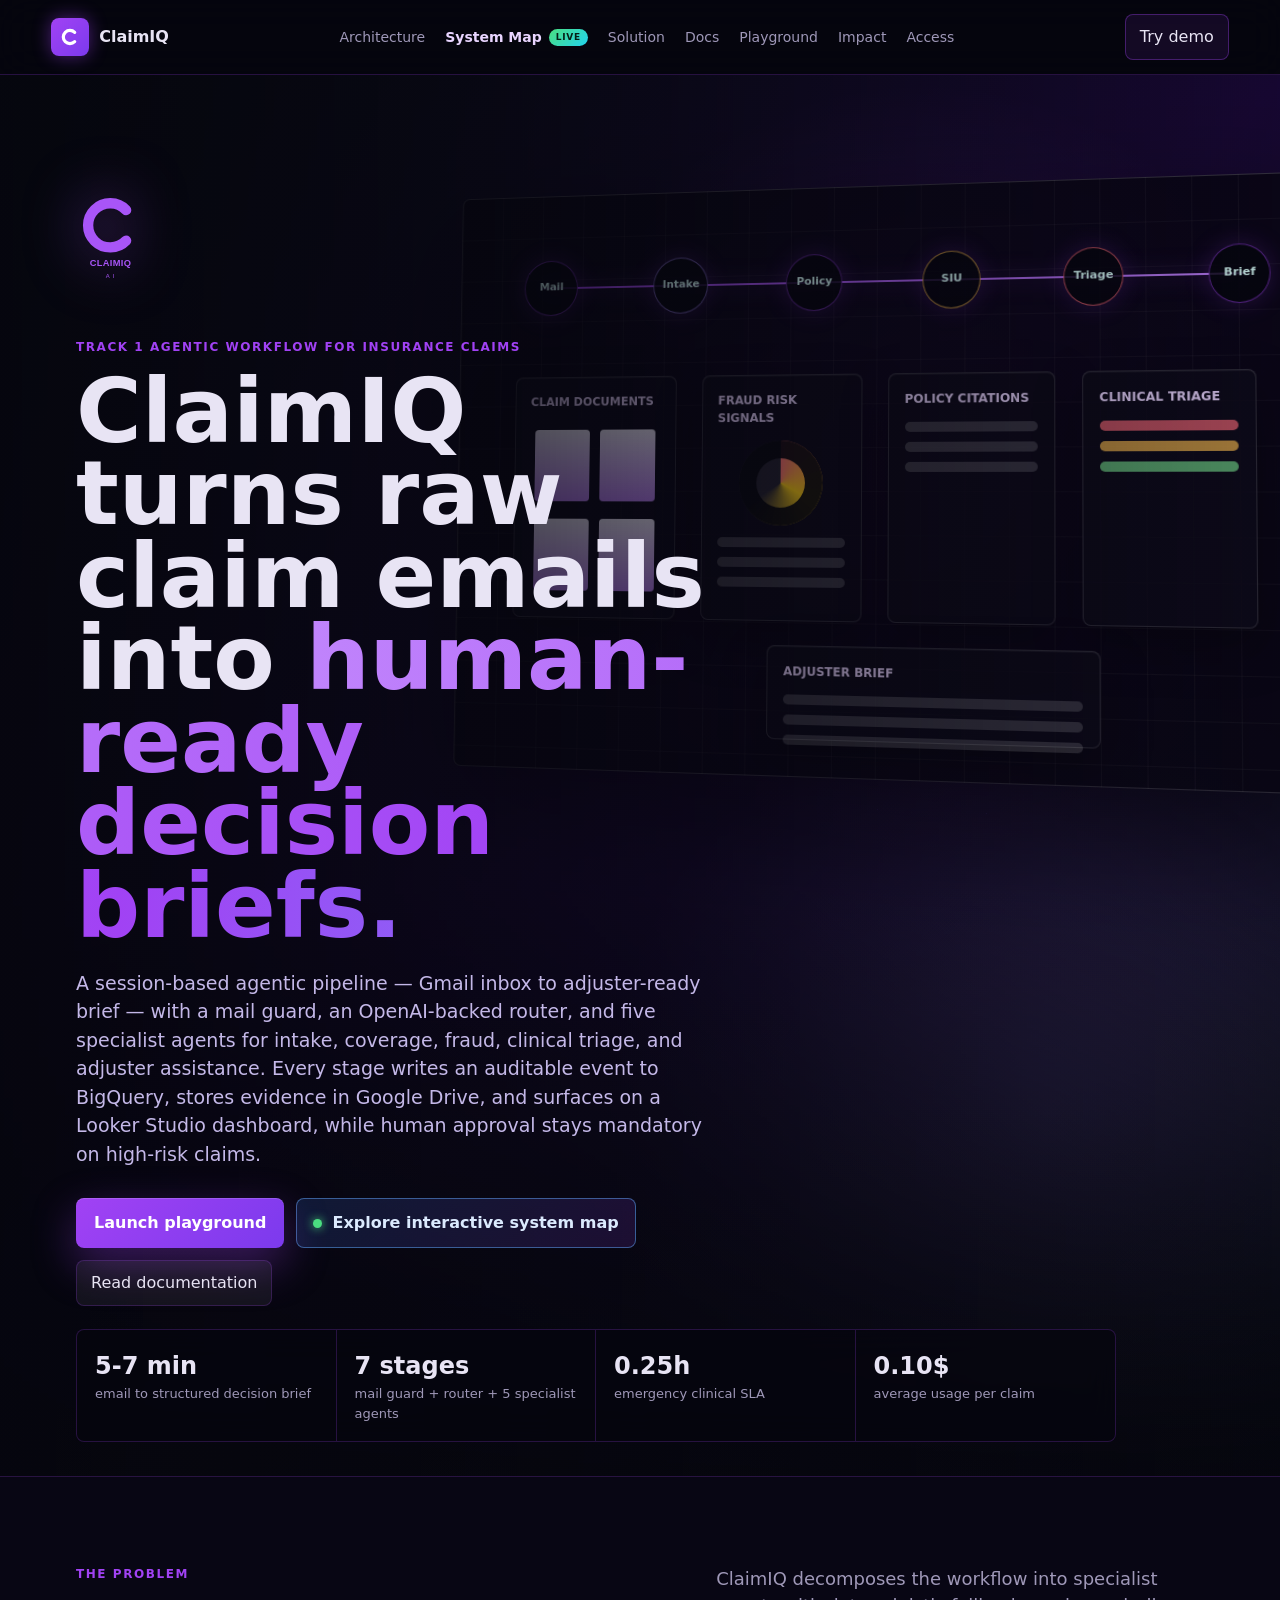
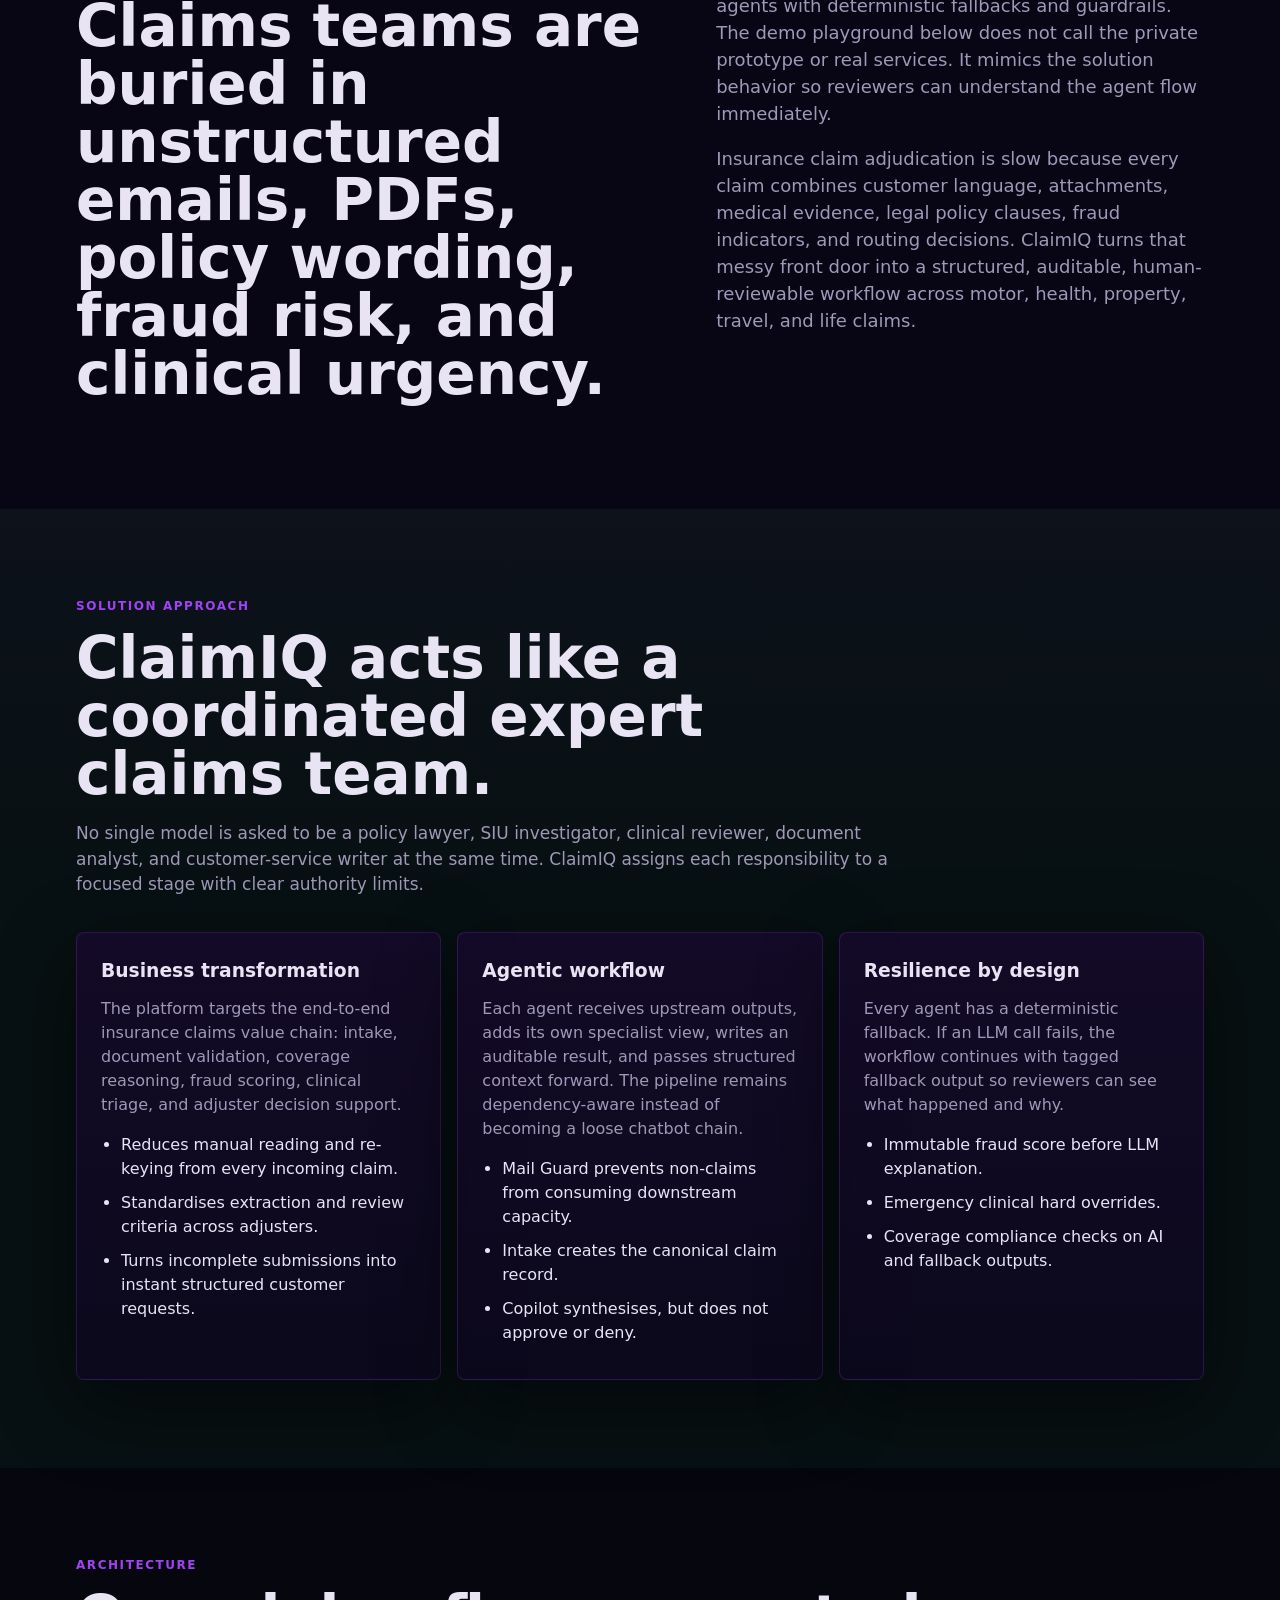
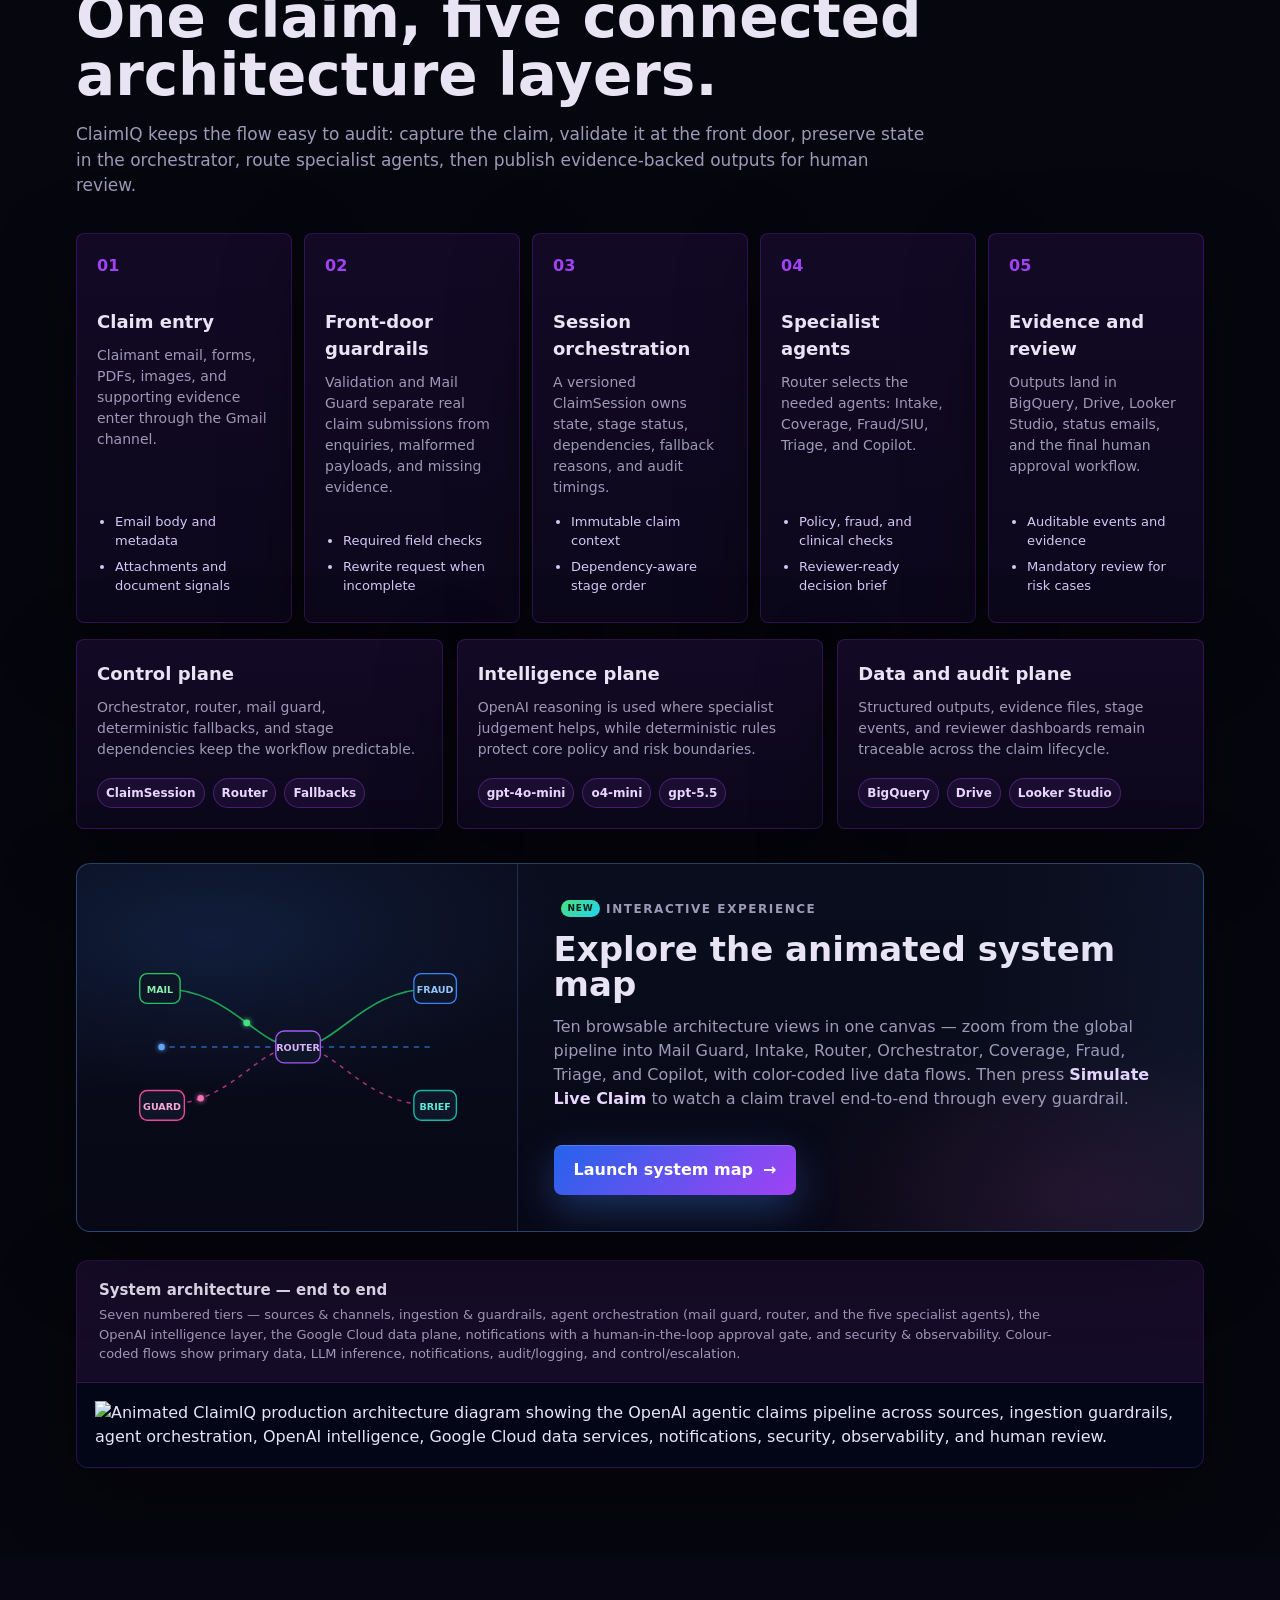
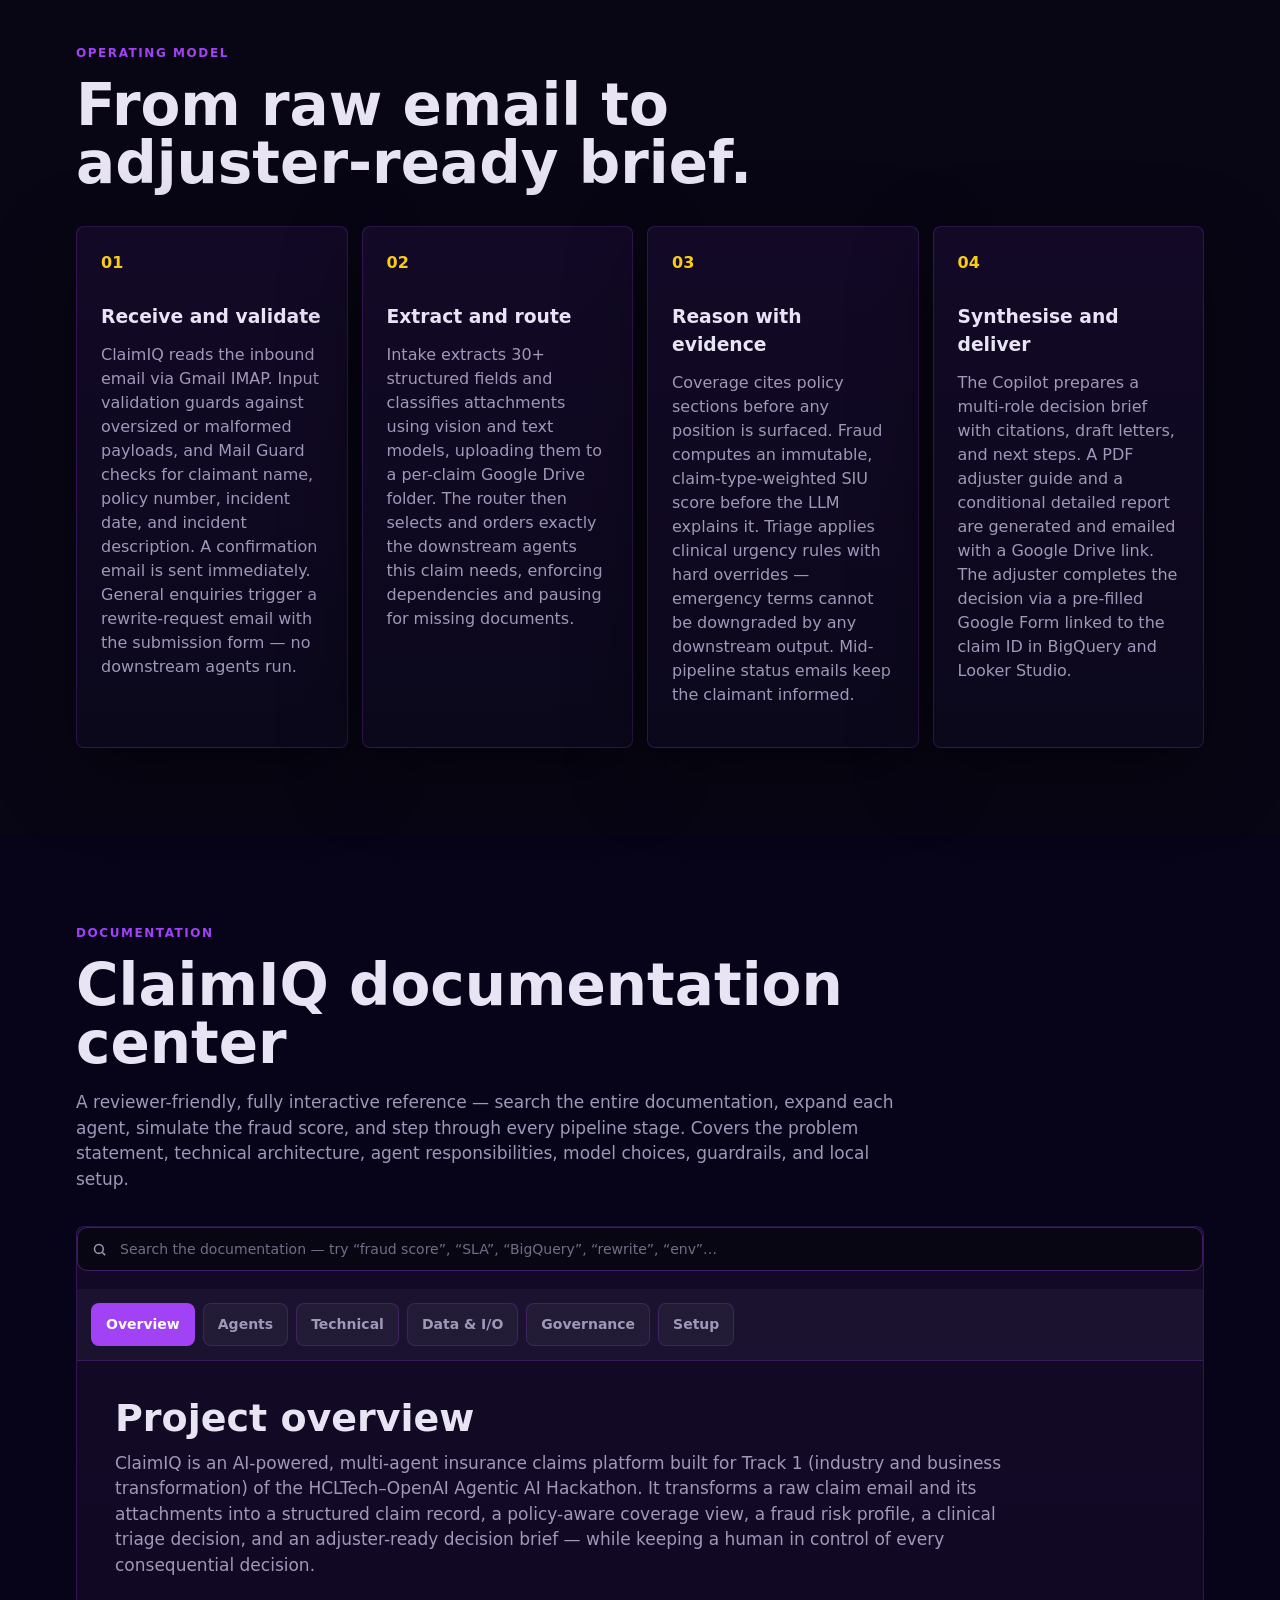
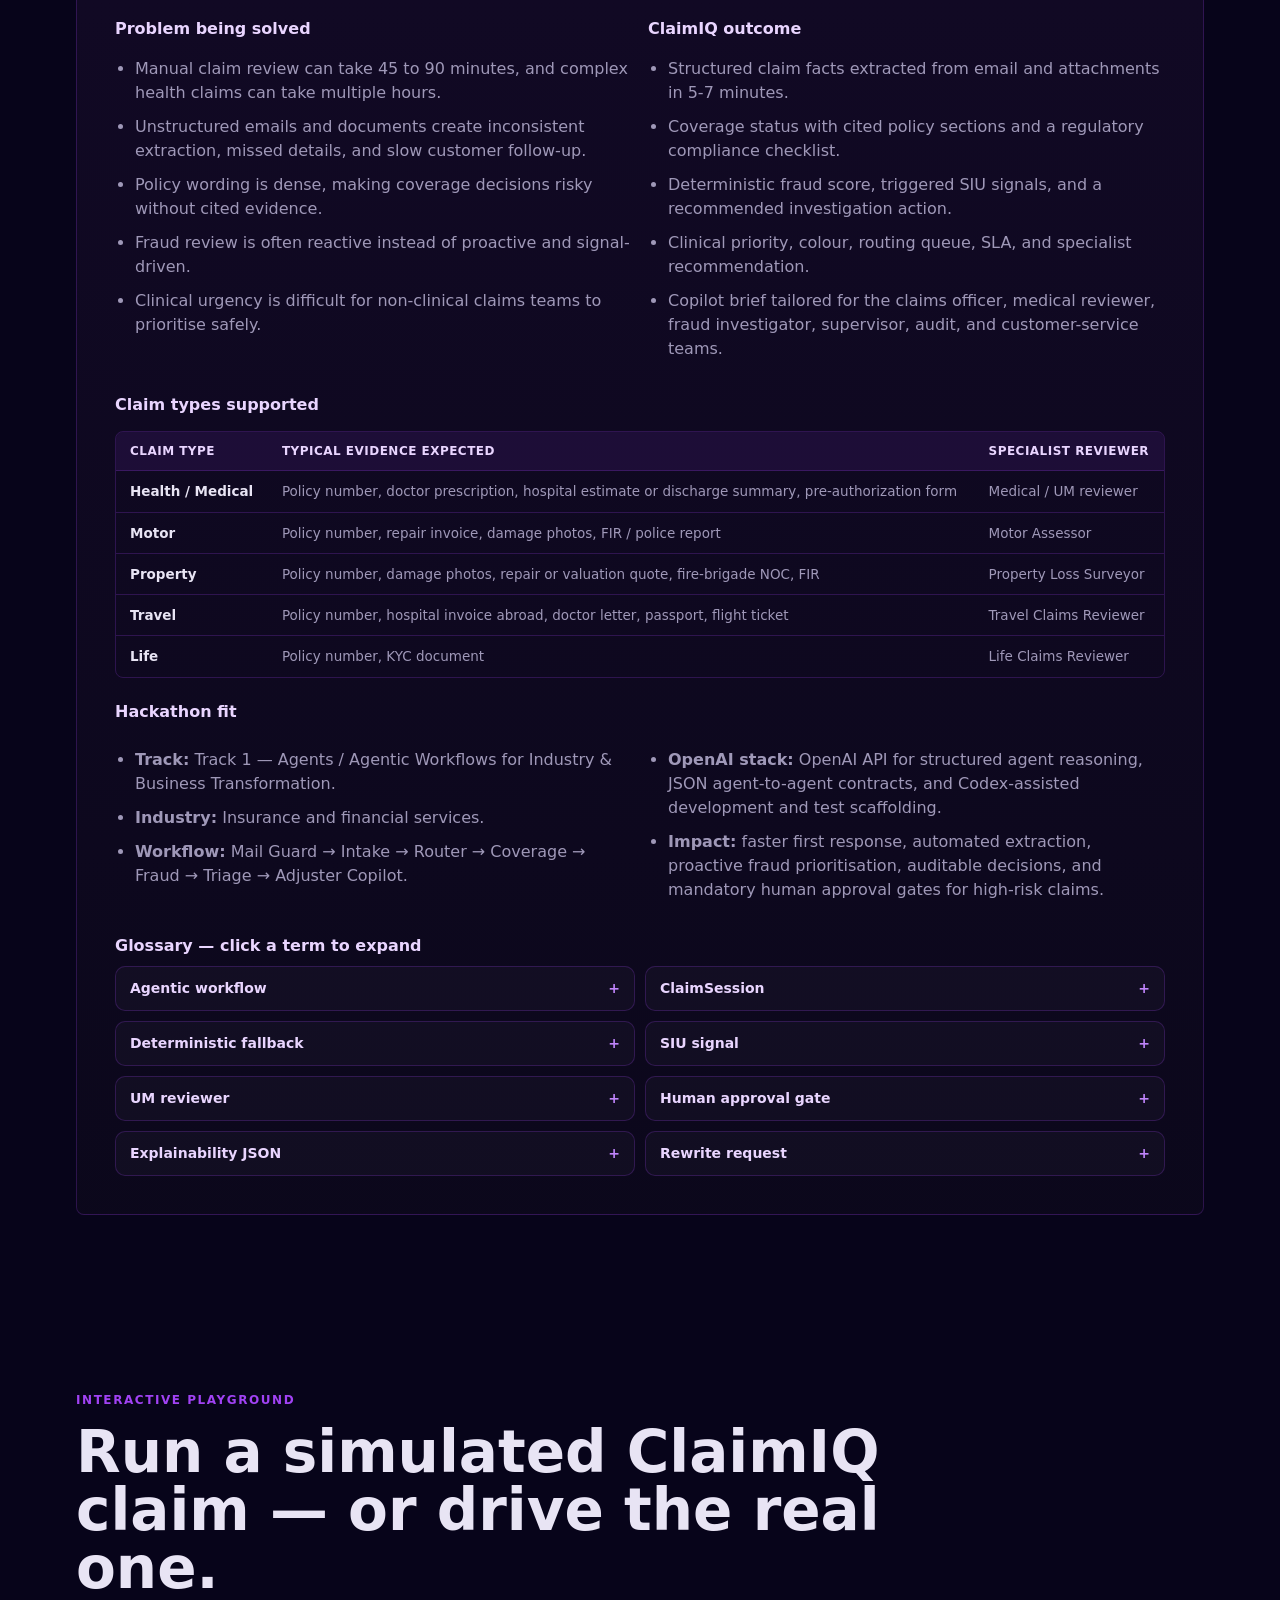
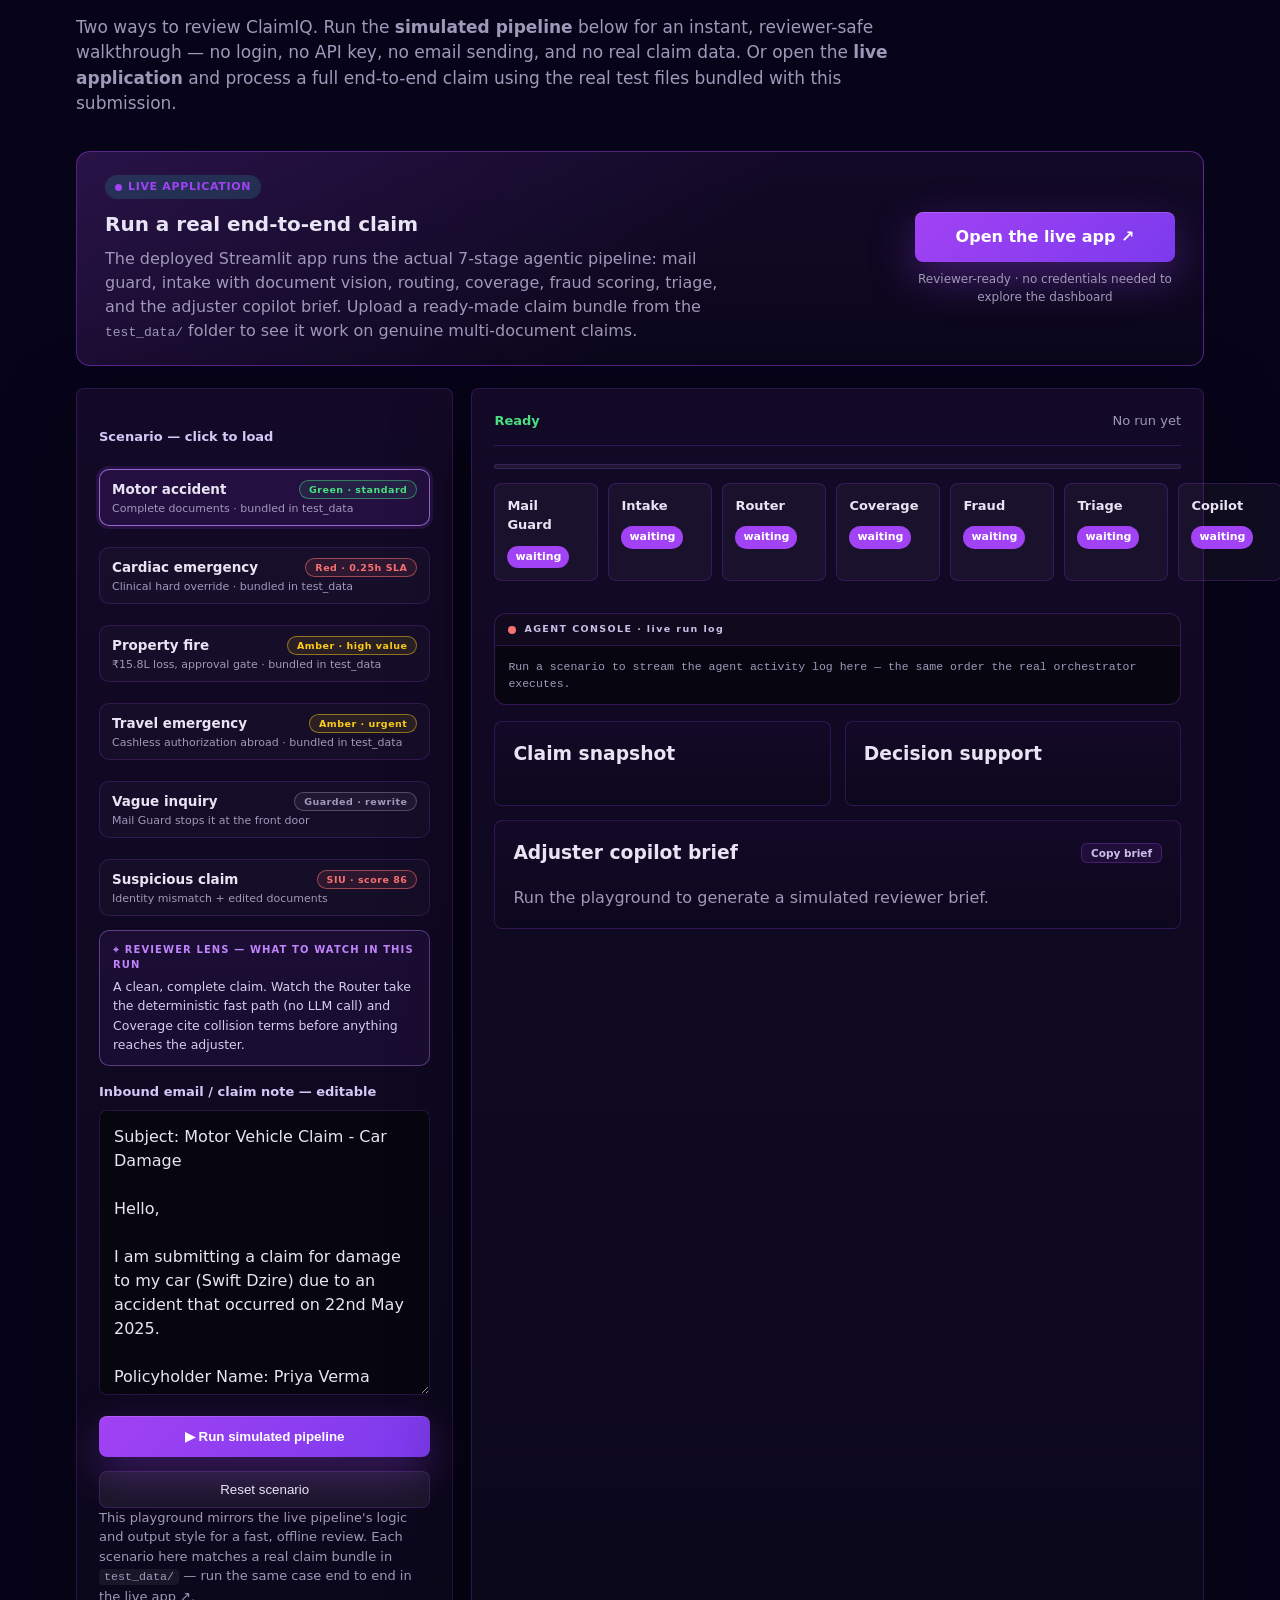
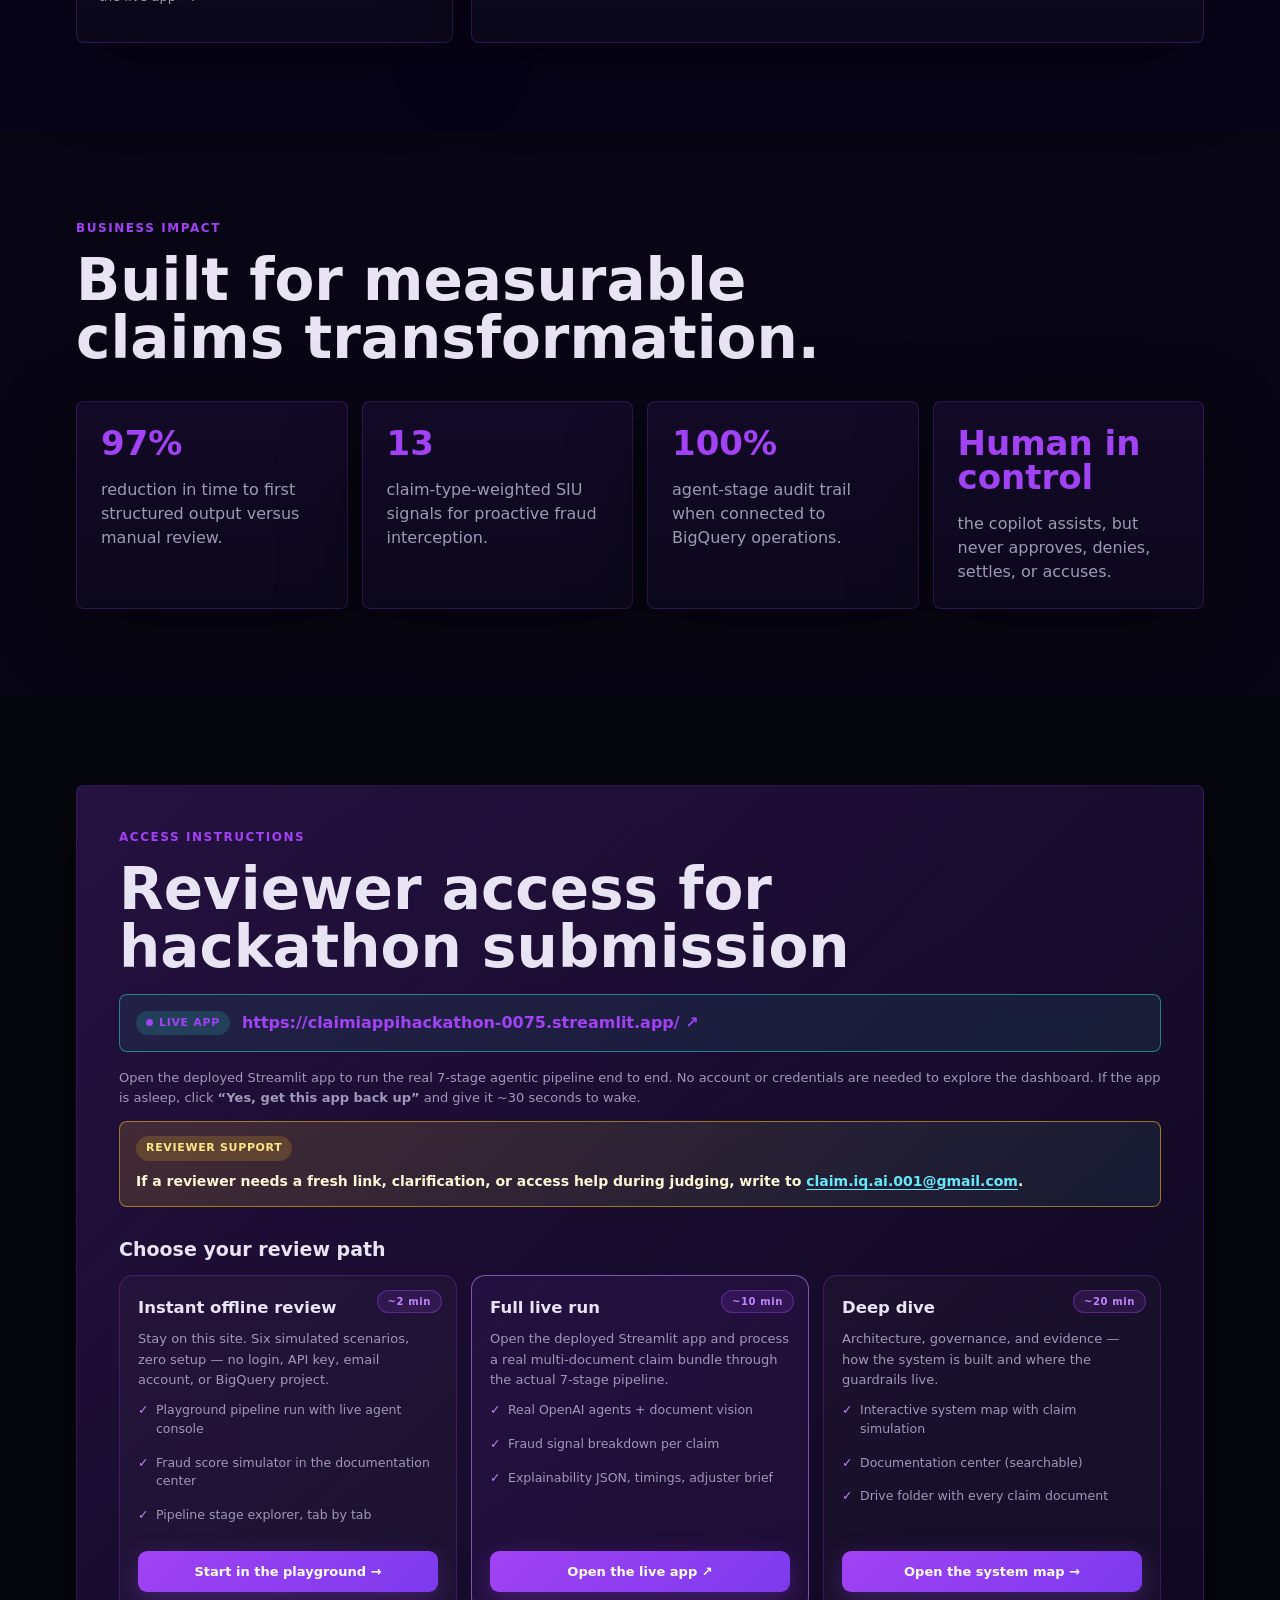
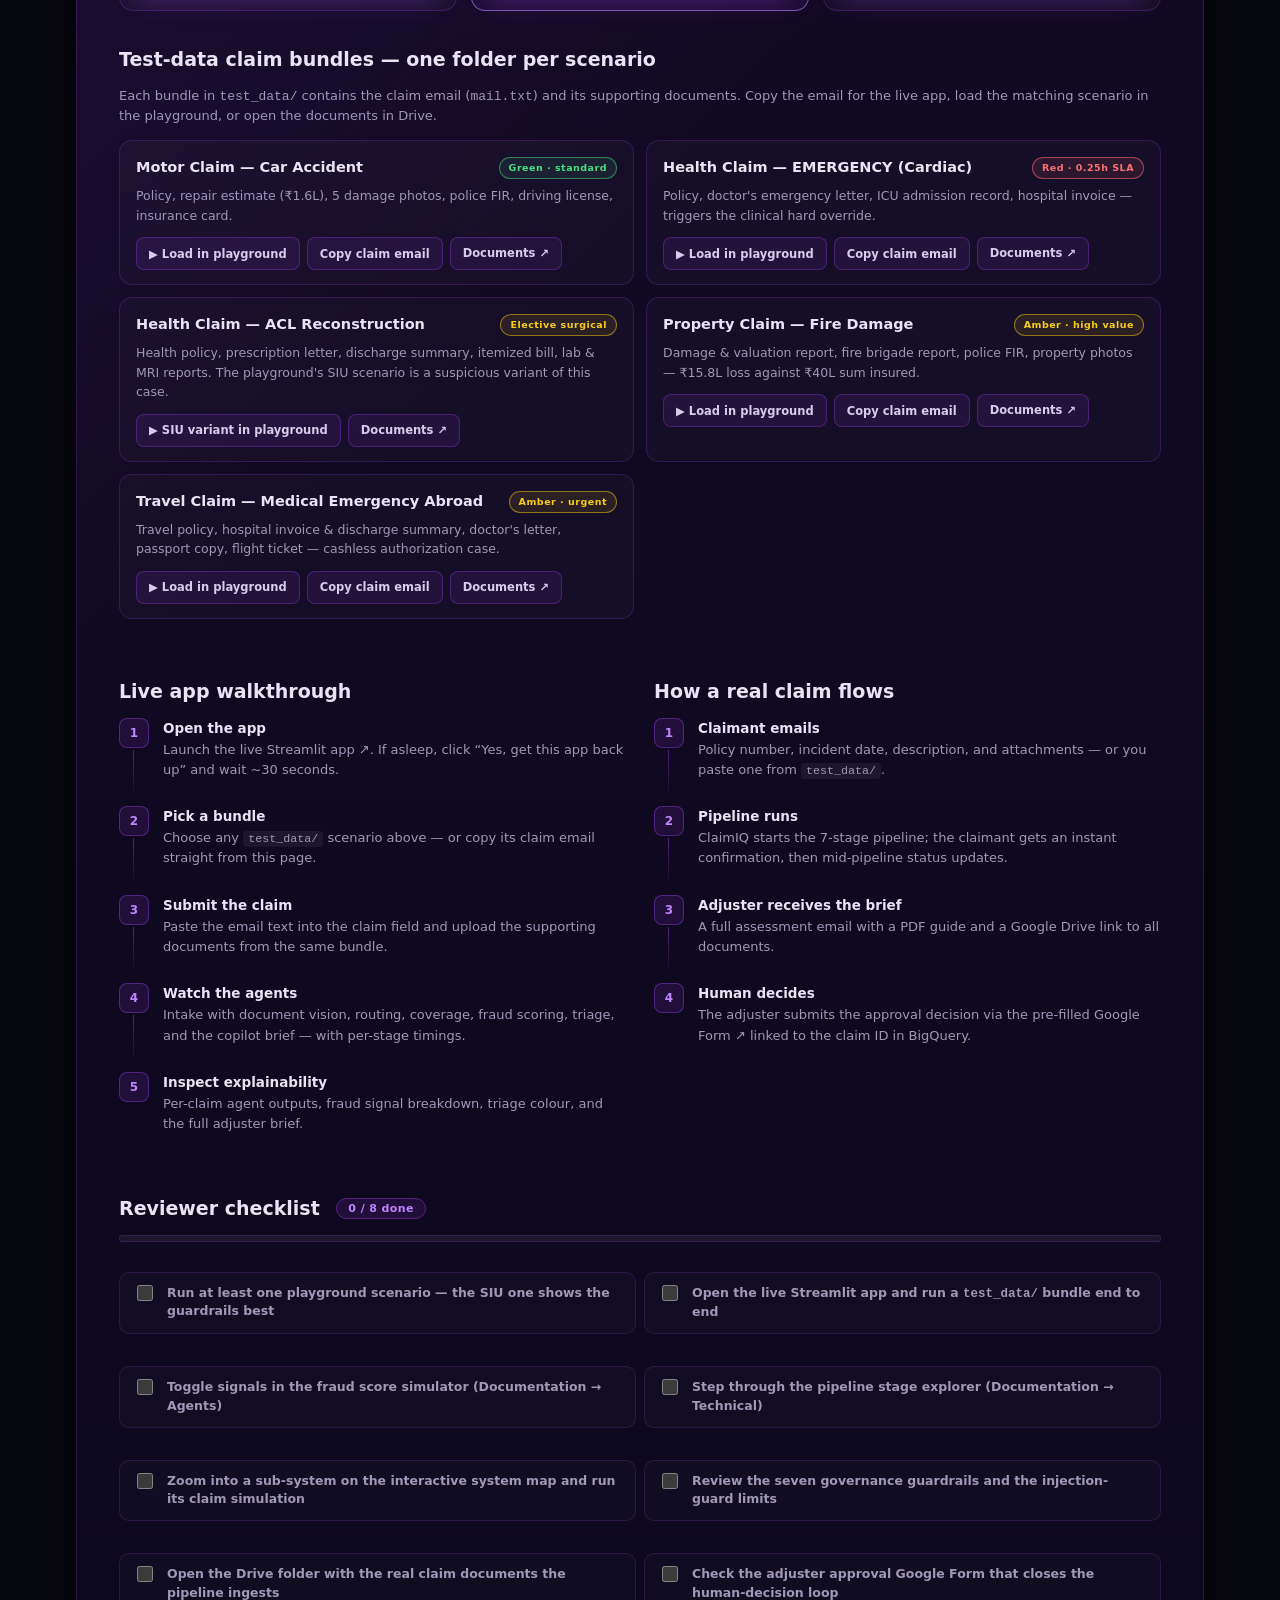
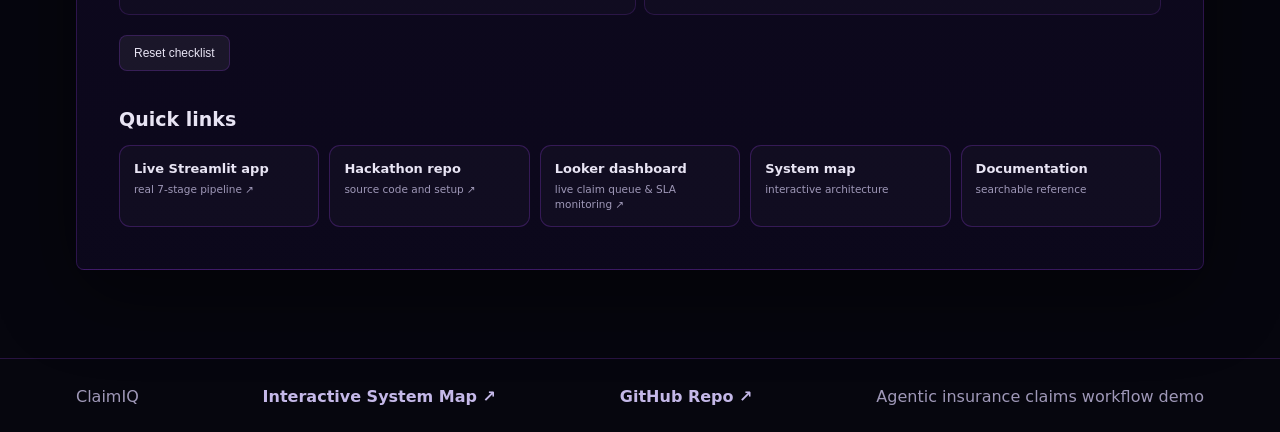
==== commit 284d59e3: "Update reviewer access and themed cursor" ====
--- a/index.html
+++ b/index.html
@@ -62,9 +62,10 @@
         </div>
       </div>
       <div class="hero-metrics" aria-label="ClaimIQ metrics">
-        <div><strong>&lt;2 min</strong><span>email to structured decision brief</span></div>
+        <div><strong>5-7 min</strong><span>email to structured decision brief</span></div>
         <div><strong>7 stages</strong><span>mail guard + router + 5 specialist agents</span></div>
         <div><strong>0.25h</strong><span>emergency clinical SLA</span></div>
+        <div><strong>0.10$</strong><span>average usage per claim</span></div>
       </div>
     </section>
 
@@ -313,7 +314,7 @@
             <div>
               <h4>ClaimIQ outcome</h4>
               <ul>
-                <li>Structured claim facts extracted from email and attachments in under two minutes.</li>
+                <li>Structured claim facts extracted from email and attachments in 5-7 minutes.</li>
                 <li>Coverage status with cited policy sections and a regulatory compliance checklist.</li>
                 <li>Deterministic fraud score, triggered SIU signals, and a recommended investigation action.</li>
                 <li>Clinical priority, colour, routing queue, SLA, and specialist recommendation.</li>
@@ -727,7 +728,7 @@
             <div>
               <h4>Python pipeline (local run)</h4>
               <ol>
-                <li>Clone the ClaimIQ repo and <code>cd</code> into the project root.</li>
+                <li>Clone the ClaimIQ hackathon repo from <a href="https://github.com/Nikhil0075/ClaimIQ_AI_Hackathon" target="_blank" rel="noopener">Nikhil0075/ClaimIQ_AI_Hackathon ↗</a> and <code>cd</code> into the project root.</li>
                 <li>Install dependencies: <code>pip install -r requirements.txt</code> (or <code>pip install -e .</code>).</li>
                 <li>Copy <code>.env.example</code> to <code>.env</code> and set <code>OPENAI_API_KEY</code>, Gmail credentials, and Google OAuth credentials path.</li>
                 <li>Deterministic smoke test (no external services): <code>python -m claimiq.pipeline.orchestrator --sample tests/sample_claim.json --pretty</code></li>
@@ -898,6 +899,10 @@
           <a href="https://claimiappihackathon-0075.streamlit.app/" target="_blank" rel="noopener">https://claimiappihackathon-0075.streamlit.app/ ↗</a>
         </p>
         <p class="small">Open the deployed Streamlit app to run the real 7-stage agentic pipeline end to end. No account or credentials are needed to explore the dashboard. If the app is asleep, click <strong>“Yes, get this app back up”</strong> and give it ~30 seconds to wake.</p>
+        <p class="reviewer-contact">
+          <span class="reviewer-contact-label">Reviewer support</span>
+          <span>If a reviewer needs a fresh link, clarification, or access help during judging, write to <a href="https://mail.google.com/mail/?view=cm&amp;fs=1&amp;to=claim.iq.ai.001%40gmail.com" target="_blank" rel="noopener">claim.iq.ai.001@gmail.com</a>.</span>
+        </p>
 
         <h3 class="access-h">Choose your review path</h3>
         <div class="path-grid">
@@ -945,7 +950,7 @@
             <div class="bundle-actions">
               <button type="button" class="bundle-btn load-scen" data-scenario="motor">▶ Load in playground</button>
               <button type="button" class="bundle-btn copy-mail" data-scenario="motor">Copy claim email</button>
-              <a class="bundle-btn" href="https://drive.google.com/drive/folders/17udOTykHxTQTAhq3X9cQMEie2PDjgZtM?usp=sharing" target="_blank" rel="noopener">Documents ↗</a>
+              <a class="bundle-btn" href="https://drive.google.com/drive/folders/1VuDtR3a5LiewqDgeSO1L_uDmx2AI1nC6?usp=sharing" target="_blank" rel="noopener">Documents ↗</a>
             </div>
           </article>
           <article class="bundle-card">
@@ -954,7 +959,7 @@
             <div class="bundle-actions">
               <button type="button" class="bundle-btn load-scen" data-scenario="health">▶ Load in playground</button>
               <button type="button" class="bundle-btn copy-mail" data-scenario="health">Copy claim email</button>
-              <a class="bundle-btn" href="https://drive.google.com/drive/folders/17udOTykHxTQTAhq3X9cQMEie2PDjgZtM?usp=sharing" target="_blank" rel="noopener">Documents ↗</a>
+              <a class="bundle-btn" href="https://drive.google.com/drive/folders/1QnIytBRtkbDEL0iiUMgej7Q5vMK_Ihnf?usp=sharing" target="_blank" rel="noopener">Documents ↗</a>
             </div>
           </article>
           <article class="bundle-card">
@@ -962,7 +967,7 @@
             <p>Health policy, prescription letter, discharge summary, itemized bill, lab &amp; MRI reports. The playground's SIU scenario is a suspicious variant of this case.</p>
             <div class="bundle-actions">
               <button type="button" class="bundle-btn load-scen" data-scenario="fraud">▶ SIU variant in playground</button>
-              <a class="bundle-btn" href="https://drive.google.com/drive/folders/17udOTykHxTQTAhq3X9cQMEie2PDjgZtM?usp=sharing" target="_blank" rel="noopener">Documents ↗</a>
+              <a class="bundle-btn" href="https://drive.google.com/drive/folders/15oSHmzdnoOcETGU9X_q8ciZ1N1ZPWXmH?usp=sharing" target="_blank" rel="noopener">Documents ↗</a>
             </div>
           </article>
           <article class="bundle-card">
@@ -971,7 +976,7 @@
             <div class="bundle-actions">
               <button type="button" class="bundle-btn load-scen" data-scenario="property">▶ Load in playground</button>
               <button type="button" class="bundle-btn copy-mail" data-scenario="property">Copy claim email</button>
-              <a class="bundle-btn" href="https://drive.google.com/drive/folders/17udOTykHxTQTAhq3X9cQMEie2PDjgZtM?usp=sharing" target="_blank" rel="noopener">Documents ↗</a>
+              <a class="bundle-btn" href="https://drive.google.com/drive/folders/1ICtYsd4CrSCGdF01tfrMCiAhXrzbFp5m?usp=sharing" target="_blank" rel="noopener">Documents ↗</a>
             </div>
           </article>
           <article class="bundle-card">
@@ -980,7 +985,7 @@
             <div class="bundle-actions">
               <button type="button" class="bundle-btn load-scen" data-scenario="travel">▶ Load in playground</button>
               <button type="button" class="bundle-btn copy-mail" data-scenario="travel">Copy claim email</button>
-              <a class="bundle-btn" href="https://drive.google.com/drive/folders/17udOTykHxTQTAhq3X9cQMEie2PDjgZtM?usp=sharing" target="_blank" rel="noopener">Documents ↗</a>
+              <a class="bundle-btn" href="https://drive.google.com/drive/folders/1HVOUPhUJ4KHqPRTfU2EsQEdn9ZndgK8o?usp=sharing" target="_blank" rel="noopener">Documents ↗</a>
             </div>
           </article>
         </div>
@@ -1024,7 +1029,7 @@
         <h3 class="access-h">Quick links</h3>
         <div class="quick-links">
           <a href="https://claimiappihackathon-0075.streamlit.app/" target="_blank" rel="noopener"><b>Live Streamlit app</b><span>real 7-stage pipeline ↗</span></a>
-          <a href="https://drive.google.com/drive/folders/17udOTykHxTQTAhq3X9cQMEie2PDjgZtM?usp=sharing" target="_blank" rel="noopener"><b>Claim documents</b><span>Google Drive evidence folder ↗</span></a>
+          <a href="https://github.com/Nikhil0075/ClaimIQ_AI_Hackathon" target="_blank" rel="noopener"><b>Hackathon repo</b><span>source code and setup ↗</span></a>
           <a href="https://datastudio.google.com/reporting/cc1bb8db-5fb5-4707-b3aa-5e851aa0e06f" target="_blank" rel="noopener"><b>Looker dashboard</b><span>live claim queue &amp; SLA monitoring ↗</span></a>
           <a href="claimiq_system_map.html"><b>System map</b><span>interactive architecture</span></a>
           <a href="#documentation"><b>Documentation</b><span>searchable reference</span></a>
@@ -1036,6 +1041,7 @@
   <footer>
     <span>ClaimIQ</span>
     <a class="footer-map" href="claimiq_system_map.html">Interactive System Map ↗</a>
+    <a class="footer-map" href="https://github.com/Nikhil0075/ClaimIQ_AI_Hackathon" target="_blank" rel="noopener">GitHub Repo ↗</a>
     <span>Agentic insurance claims workflow demo</span>
   </footer>
 
--- a/styles.css
+++ b/styles.css
@@ -29,6 +29,88 @@
 }
 
 a { color: inherit; text-decoration: none; }
+
+@media (hover: hover) and (pointer: fine) {
+  body.claimiq-cursor-enabled,
+  body.claimiq-cursor-enabled a,
+  body.claimiq-cursor-enabled button,
+  body.claimiq-cursor-enabled summary,
+  body.claimiq-cursor-enabled [role="button"],
+  body.claimiq-cursor-enabled [tabindex]:not([tabindex="-1"]) {
+    cursor: none;
+  }
+
+  body.claimiq-cursor-enabled input,
+  body.claimiq-cursor-enabled textarea,
+  body.claimiq-cursor-enabled select {
+    cursor: auto;
+  }
+
+  .claimiq-cursor,
+  .claimiq-cursor-dot {
+    position: fixed;
+    left: 0;
+    top: 0;
+    z-index: 9999;
+    pointer-events: none;
+    opacity: 0;
+    transform: translate3d(var(--cursor-x, -120px), var(--cursor-y, -120px), 0) translate(-50%, -50%);
+    transition: opacity 0.18s ease, width 0.18s ease, height 0.18s ease, border-color 0.18s ease, background 0.18s ease;
+  }
+
+  .claimiq-cursor {
+    width: 20px;
+    height: 20px;
+    border: 1px solid rgba(216, 180, 254, 0.78);
+    border-radius: 50%;
+    background:
+      radial-gradient(circle, rgba(255, 255, 255, 0.28) 0 18%, transparent 20%),
+      linear-gradient(135deg, rgba(216, 180, 254, 0.26), rgba(161, 66, 244, 0.12));
+    box-shadow: 0 0 14px rgba(216, 180, 254, 0.34), 0 0 24px rgba(161, 66, 244, 0.2);
+    backdrop-filter: blur(3px);
+    mix-blend-mode: screen;
+  }
+
+  .claimiq-cursor::after {
+    content: "";
+    position: absolute;
+    inset: 5px;
+    border: 1px solid rgba(255, 255, 255, 0.35);
+    border-radius: inherit;
+  }
+
+  .claimiq-cursor-dot {
+    width: 4px;
+    height: 4px;
+    border-radius: 50%;
+    background: #f5e8ff;
+    box-shadow: 0 0 10px rgba(216, 180, 254, 0.82);
+  }
+
+  body.claimiq-cursor-visible .claimiq-cursor,
+  body.claimiq-cursor-visible .claimiq-cursor-dot {
+    opacity: 1;
+  }
+
+  body.claimiq-cursor-hover .claimiq-cursor {
+    width: 32px;
+    height: 32px;
+    border-color: rgba(233, 213, 255, 0.88);
+    background:
+      radial-gradient(circle, rgba(255, 255, 255, 0.22) 0 20%, transparent 22%),
+      linear-gradient(135deg, rgba(233, 213, 255, 0.34), rgba(161, 66, 244, 0.16));
+  }
+
+  body.claimiq-cursor-pressed .claimiq-cursor {
+    width: 16px;
+    height: 16px;
+  }
+
+  body.claimiq-cursor-text .claimiq-cursor,
+  body.claimiq-cursor-text .claimiq-cursor-dot {
+    opacity: 0;
+  }
+}
 
 .topbar {
   position: sticky;
@@ -286,8 +368,8 @@
   bottom: 34px;
   z-index: 3;
   display: grid;
-  grid-template-columns: repeat(3, minmax(0, 1fr));
-  max-width: 780px;
+  grid-template-columns: repeat(4, minmax(0, 1fr));
+  max-width: 1040px;
   overflow: hidden;
   border: 1px solid var(--line);
   border-radius: 8px;
@@ -964,6 +1046,41 @@
 }
 
 .link-box a { color: inherit; word-break: break-word; }
+
+.reviewer-contact {
+  display: flex;
+  align-items: center;
+  flex-wrap: wrap;
+  gap: 10px 14px;
+  margin-top: 14px;
+  padding: 14px 16px;
+  border: 1px solid rgba(251, 191, 36, 0.55);
+  border-radius: 8px;
+  background: linear-gradient(135deg, rgba(251, 191, 36, 0.16), rgba(45, 212, 191, 0.08));
+  color: #fff7d6;
+  font-size: 14px;
+  font-weight: 760;
+}
+
+.reviewer-contact a {
+  color: #67e8f9;
+  font-weight: 900;
+  text-decoration: underline;
+  text-underline-offset: 3px;
+  word-break: break-word;
+}
+
+.reviewer-contact-label {
+  display: inline-flex;
+  align-items: center;
+  padding: 4px 10px;
+  border-radius: 999px;
+  background: rgba(251, 191, 36, 0.18);
+  color: #fde68a;
+  font-size: 11px;
+  letter-spacing: 0.06em;
+  text-transform: uppercase;
+}
 
 .link-box-live {
   display: flex;
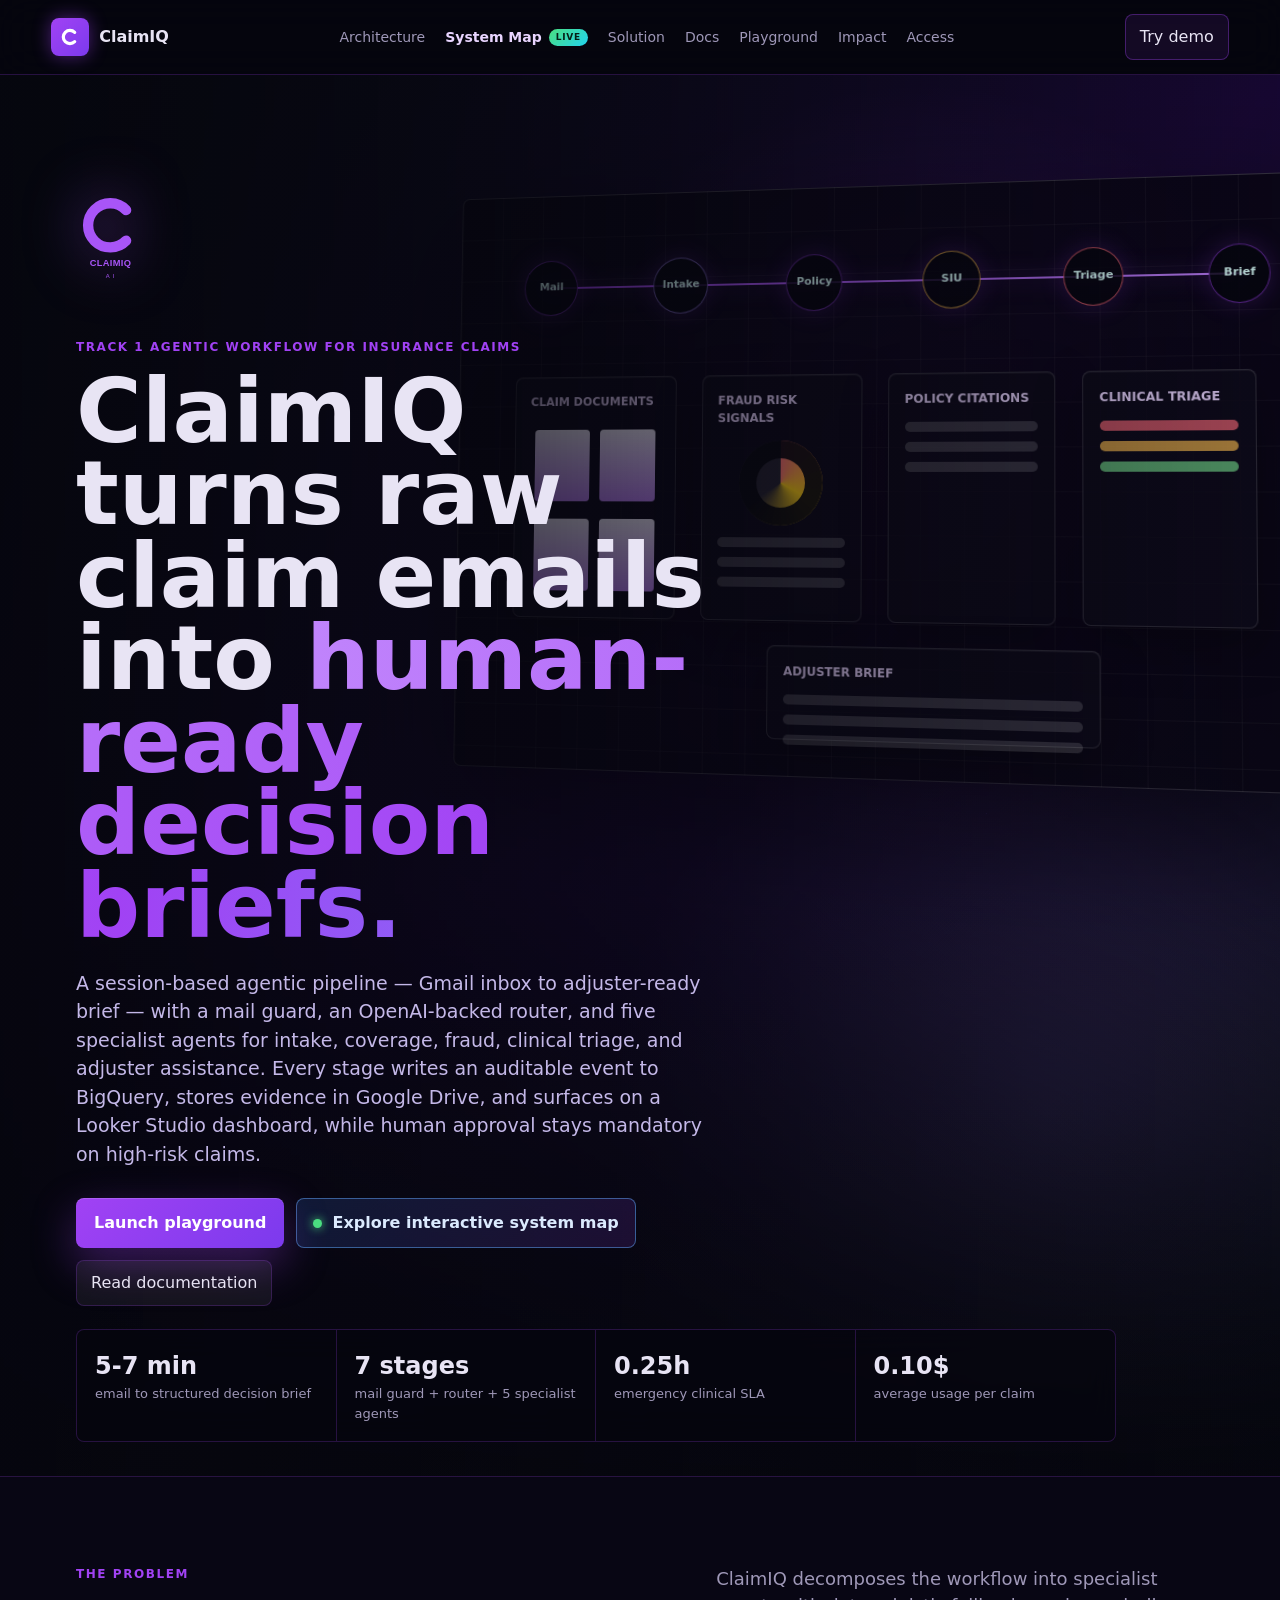
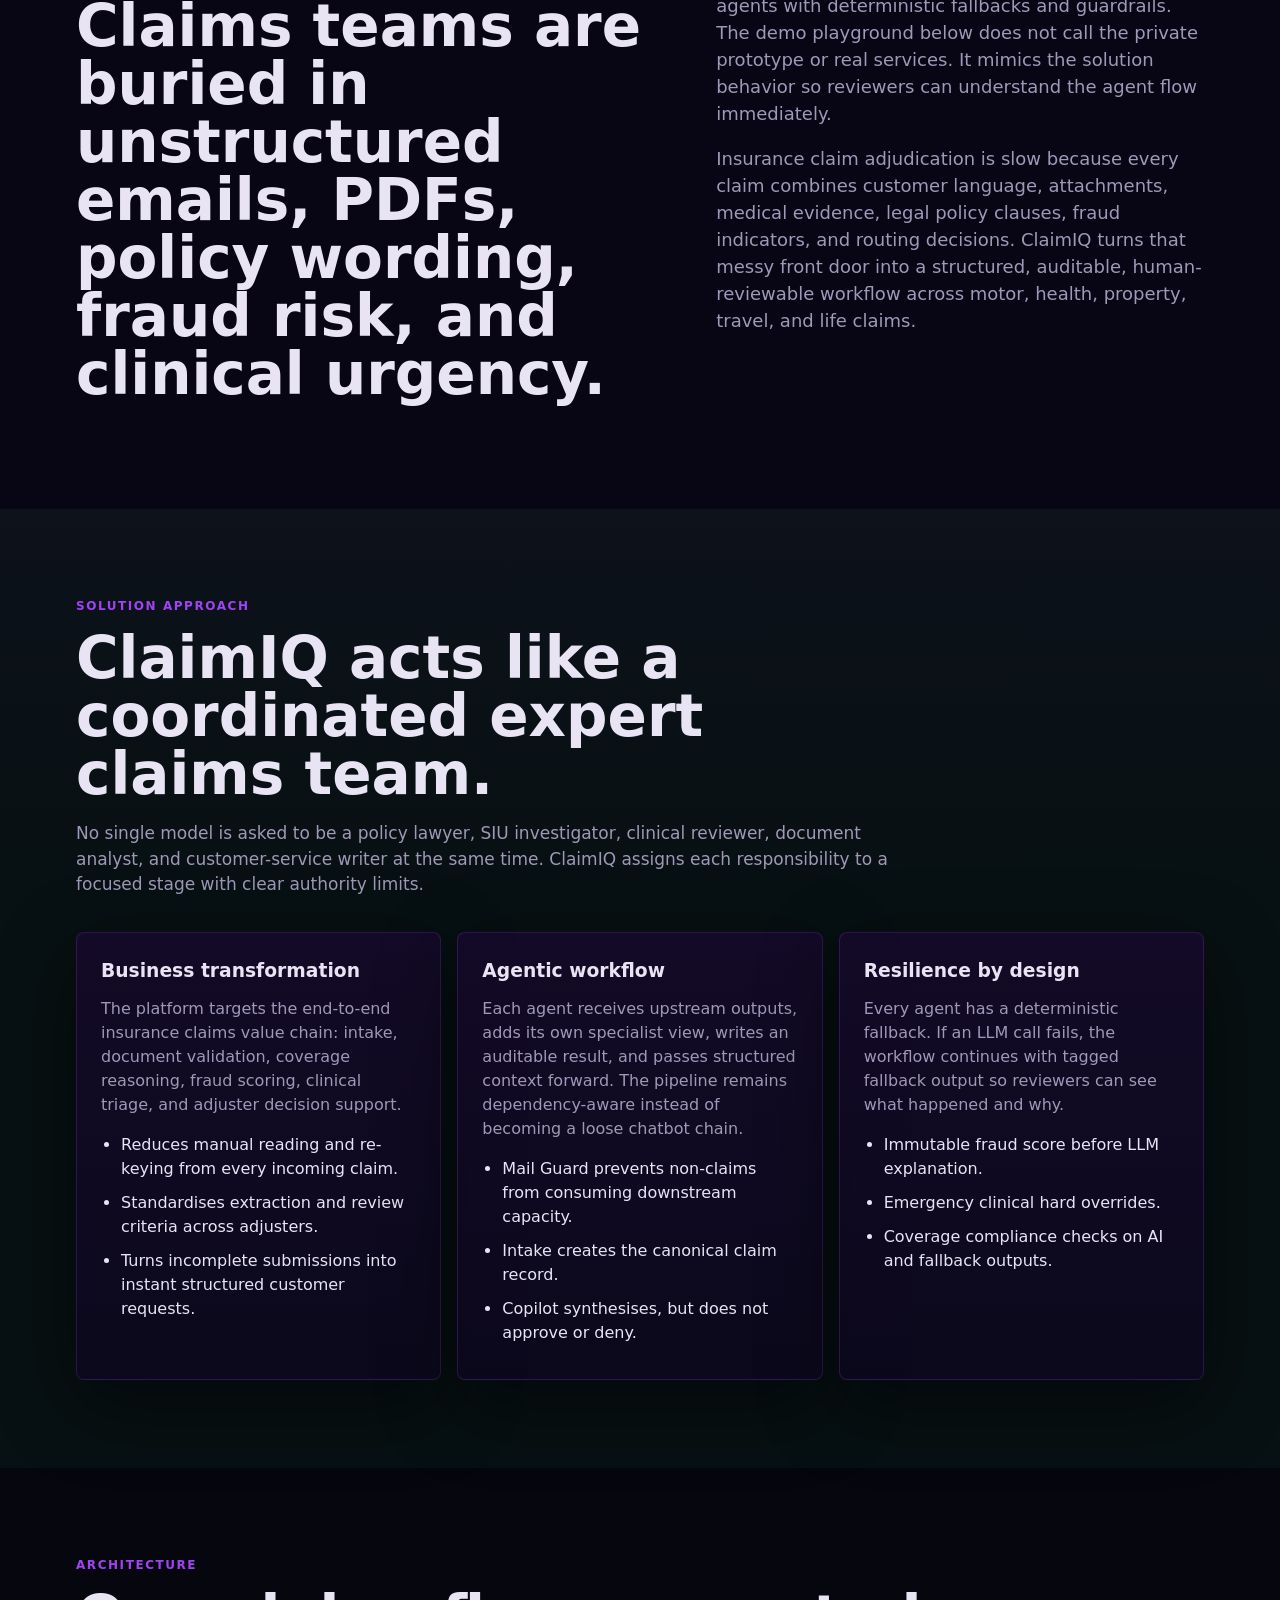
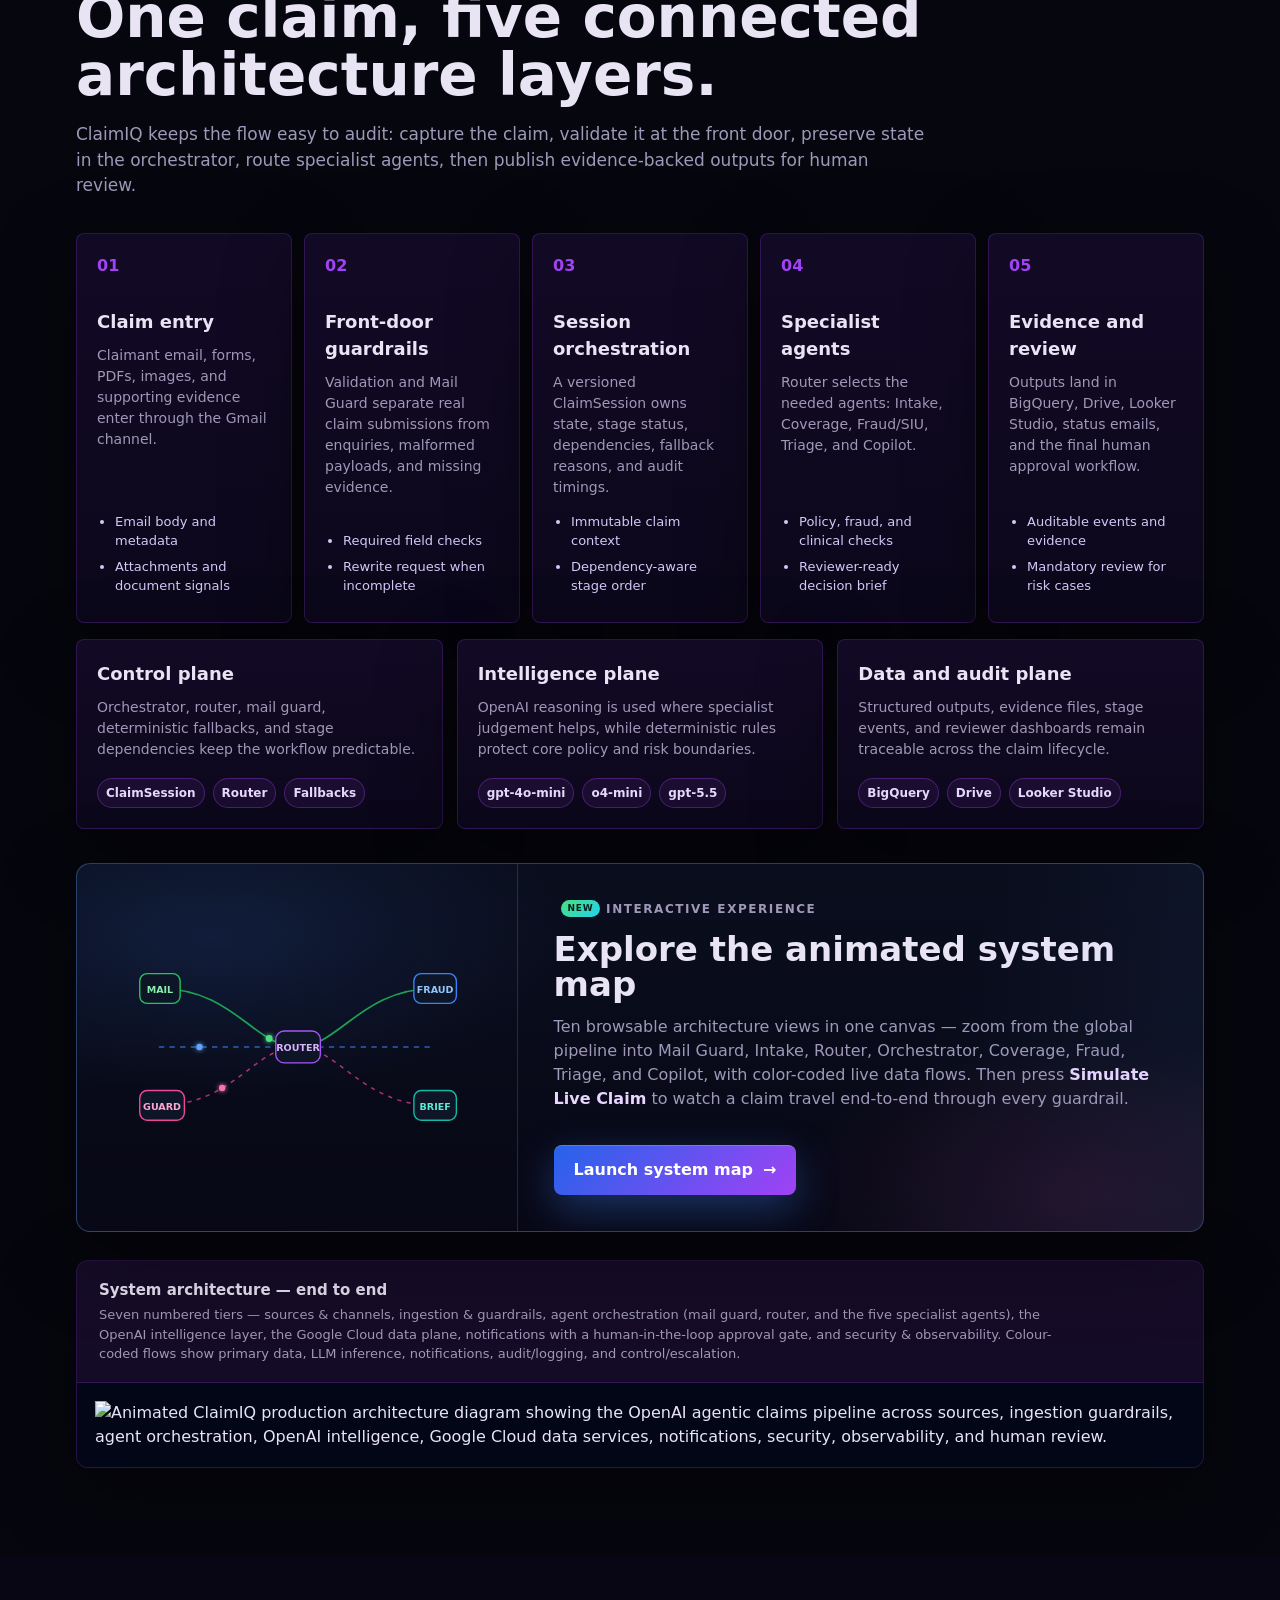
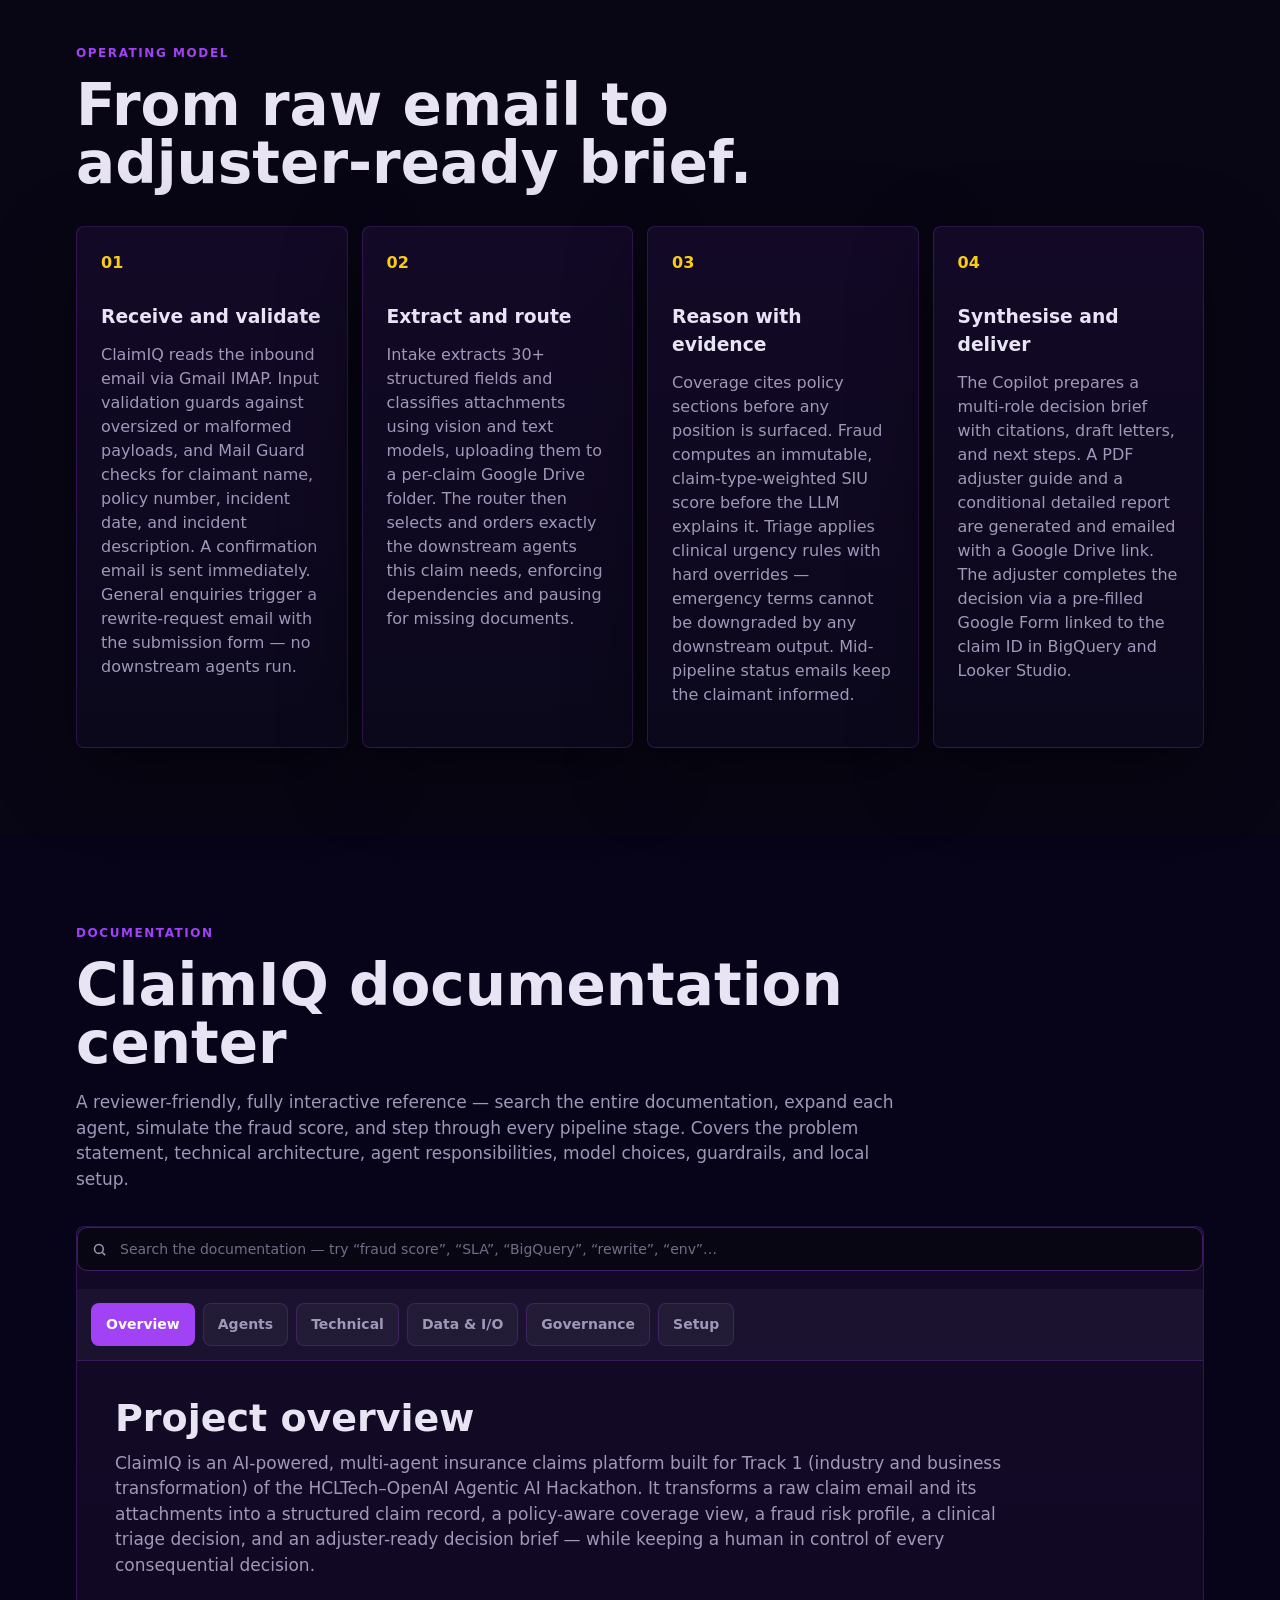
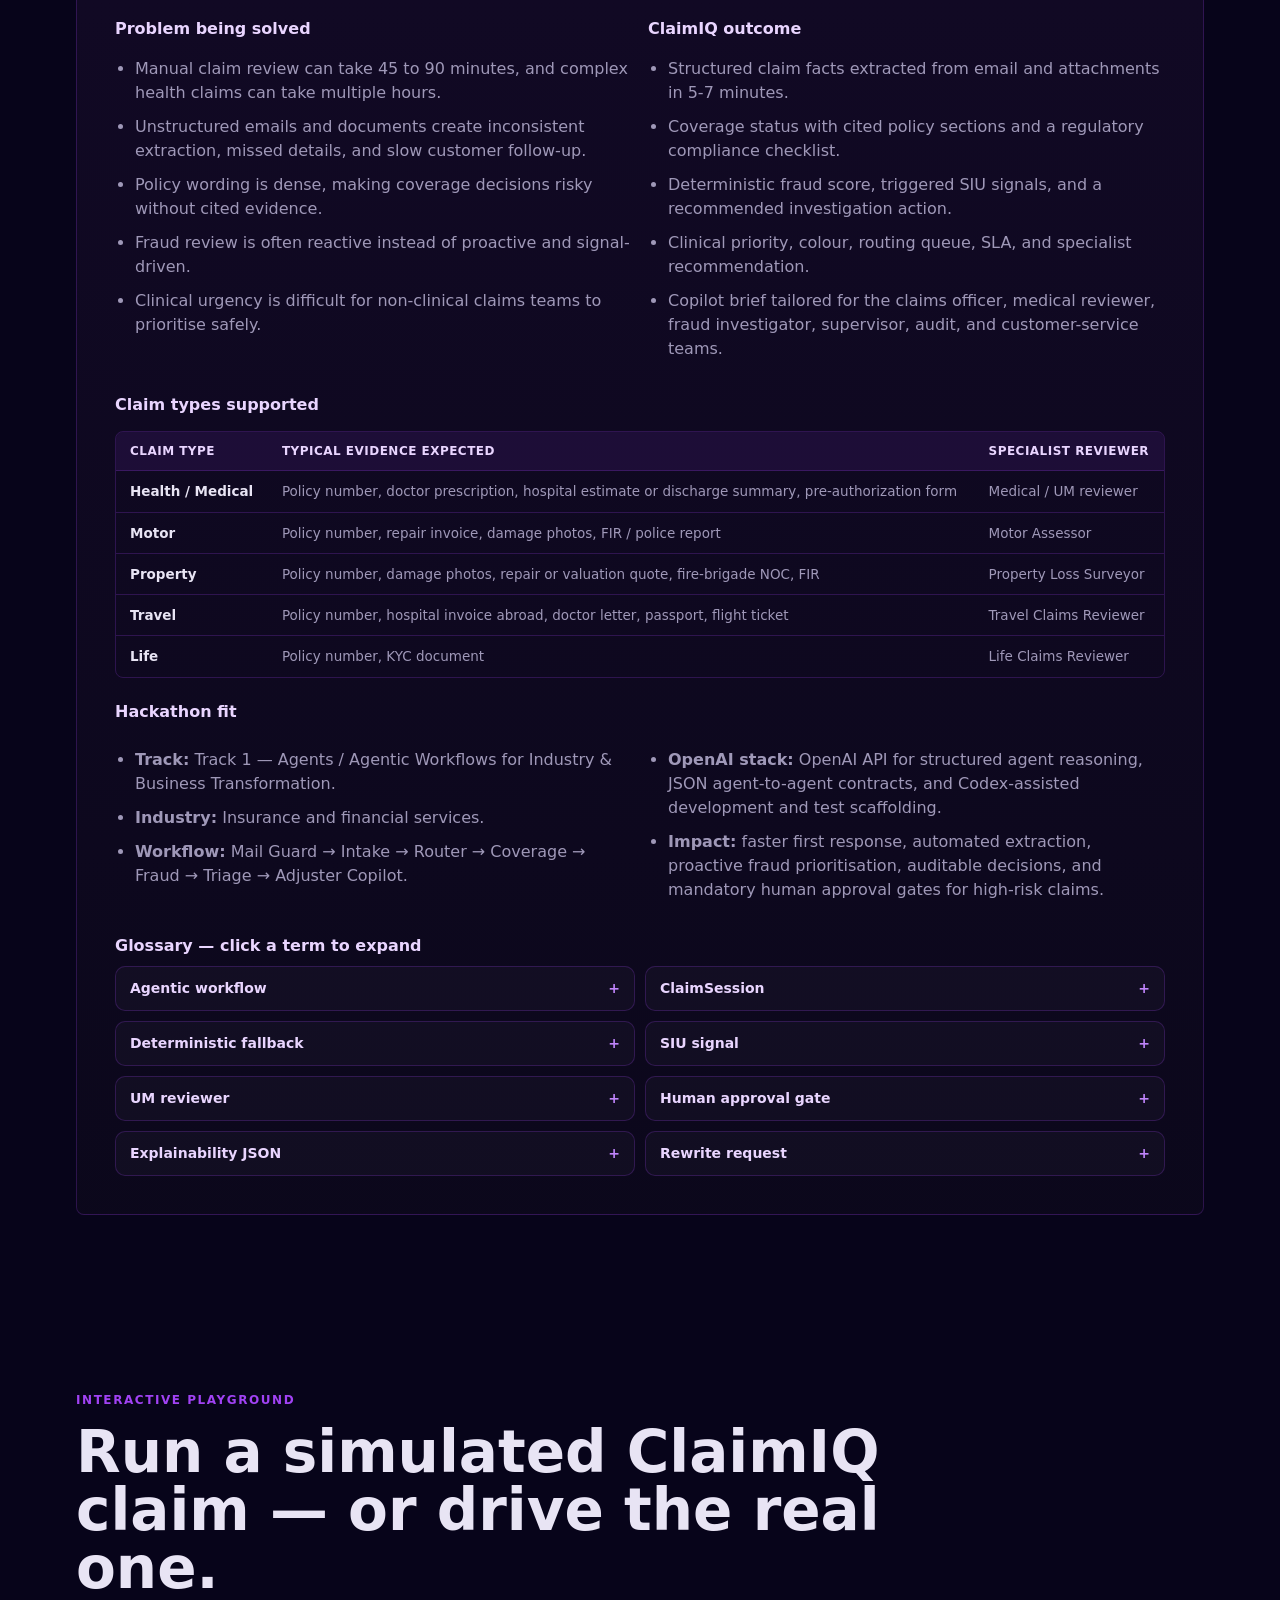
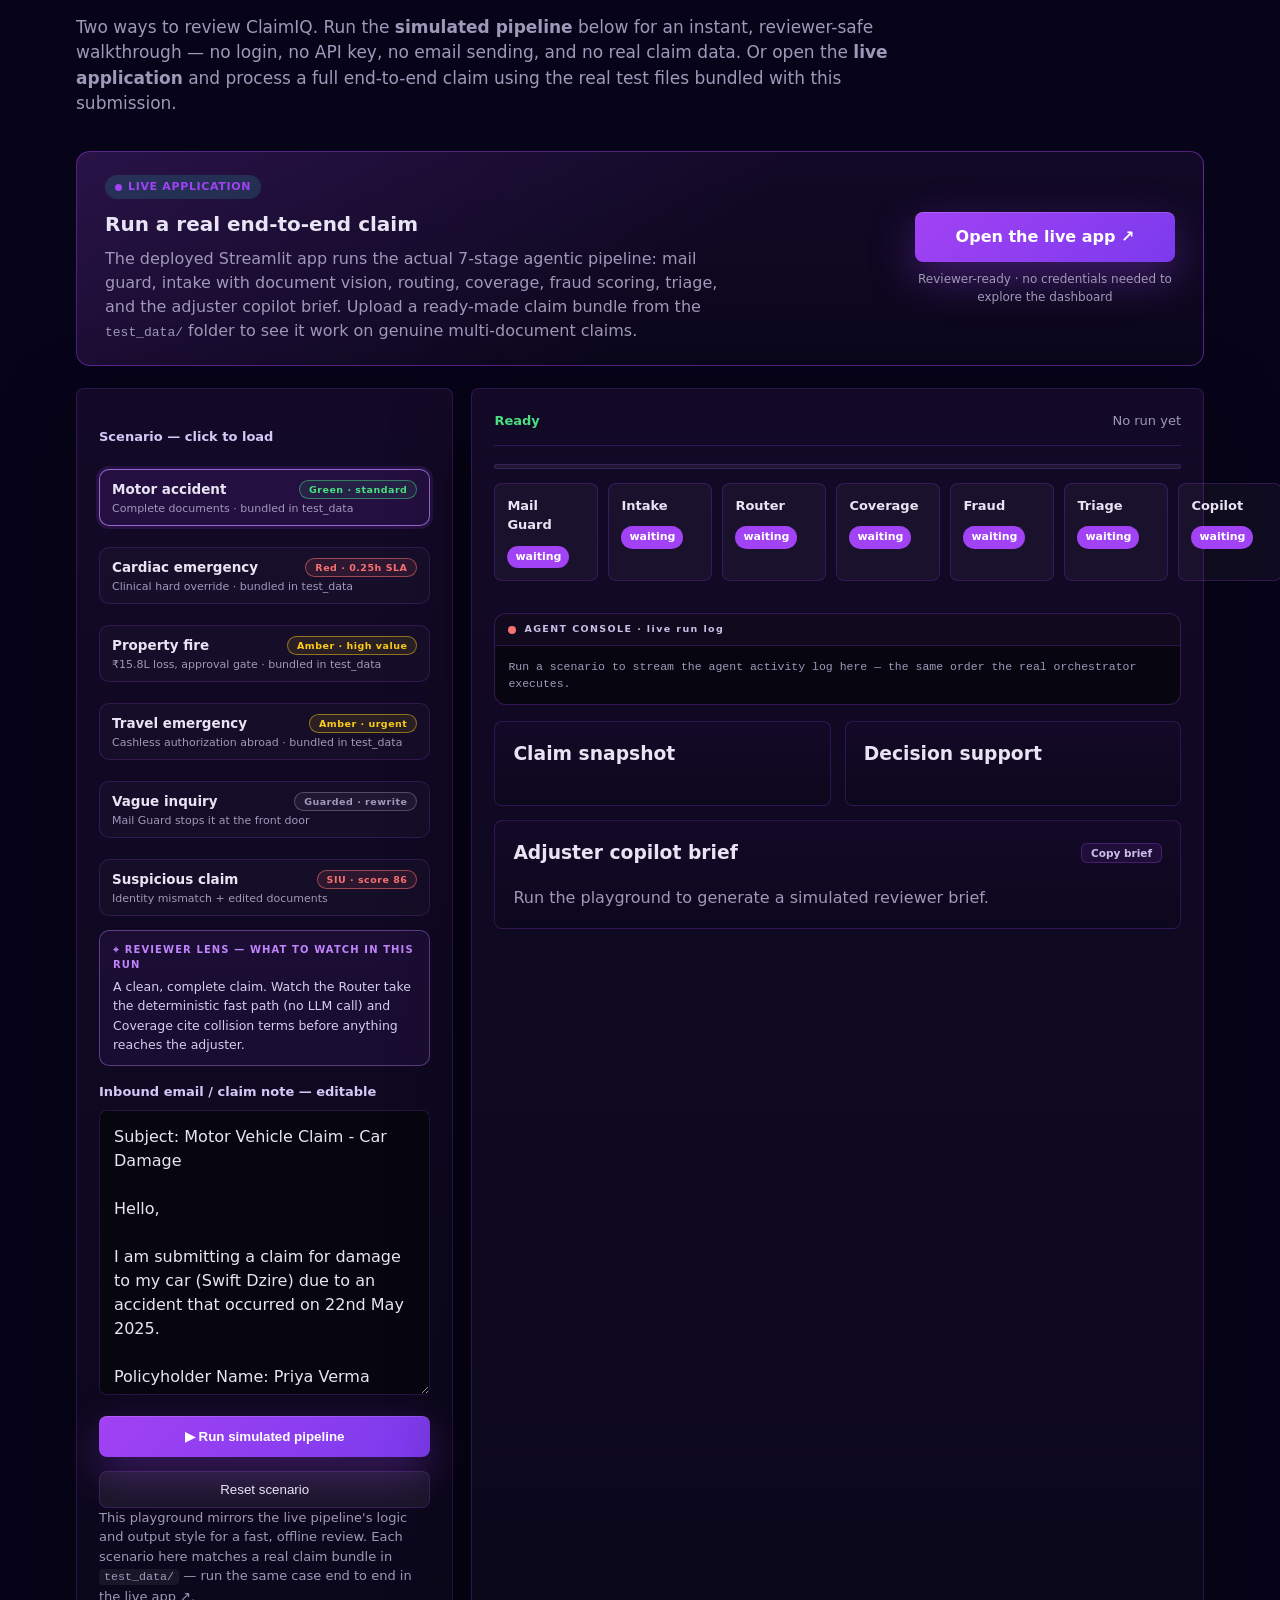
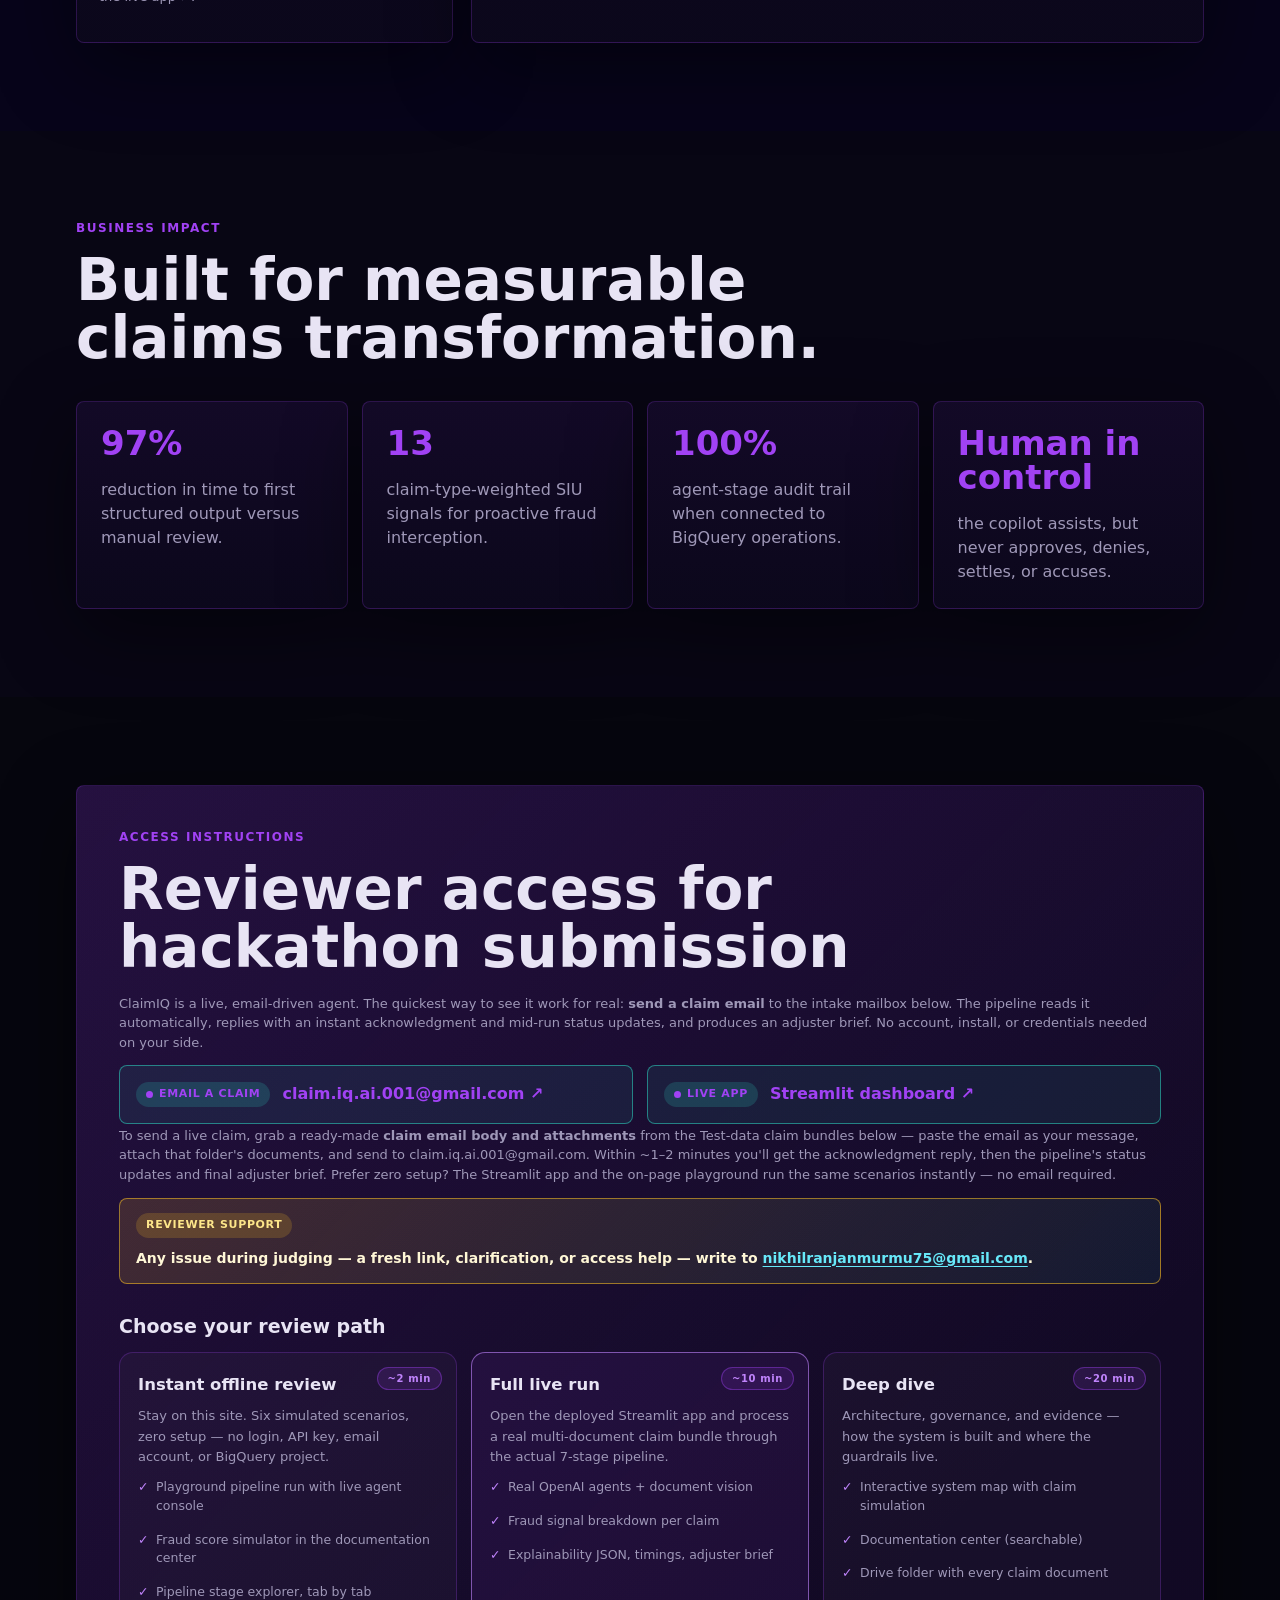
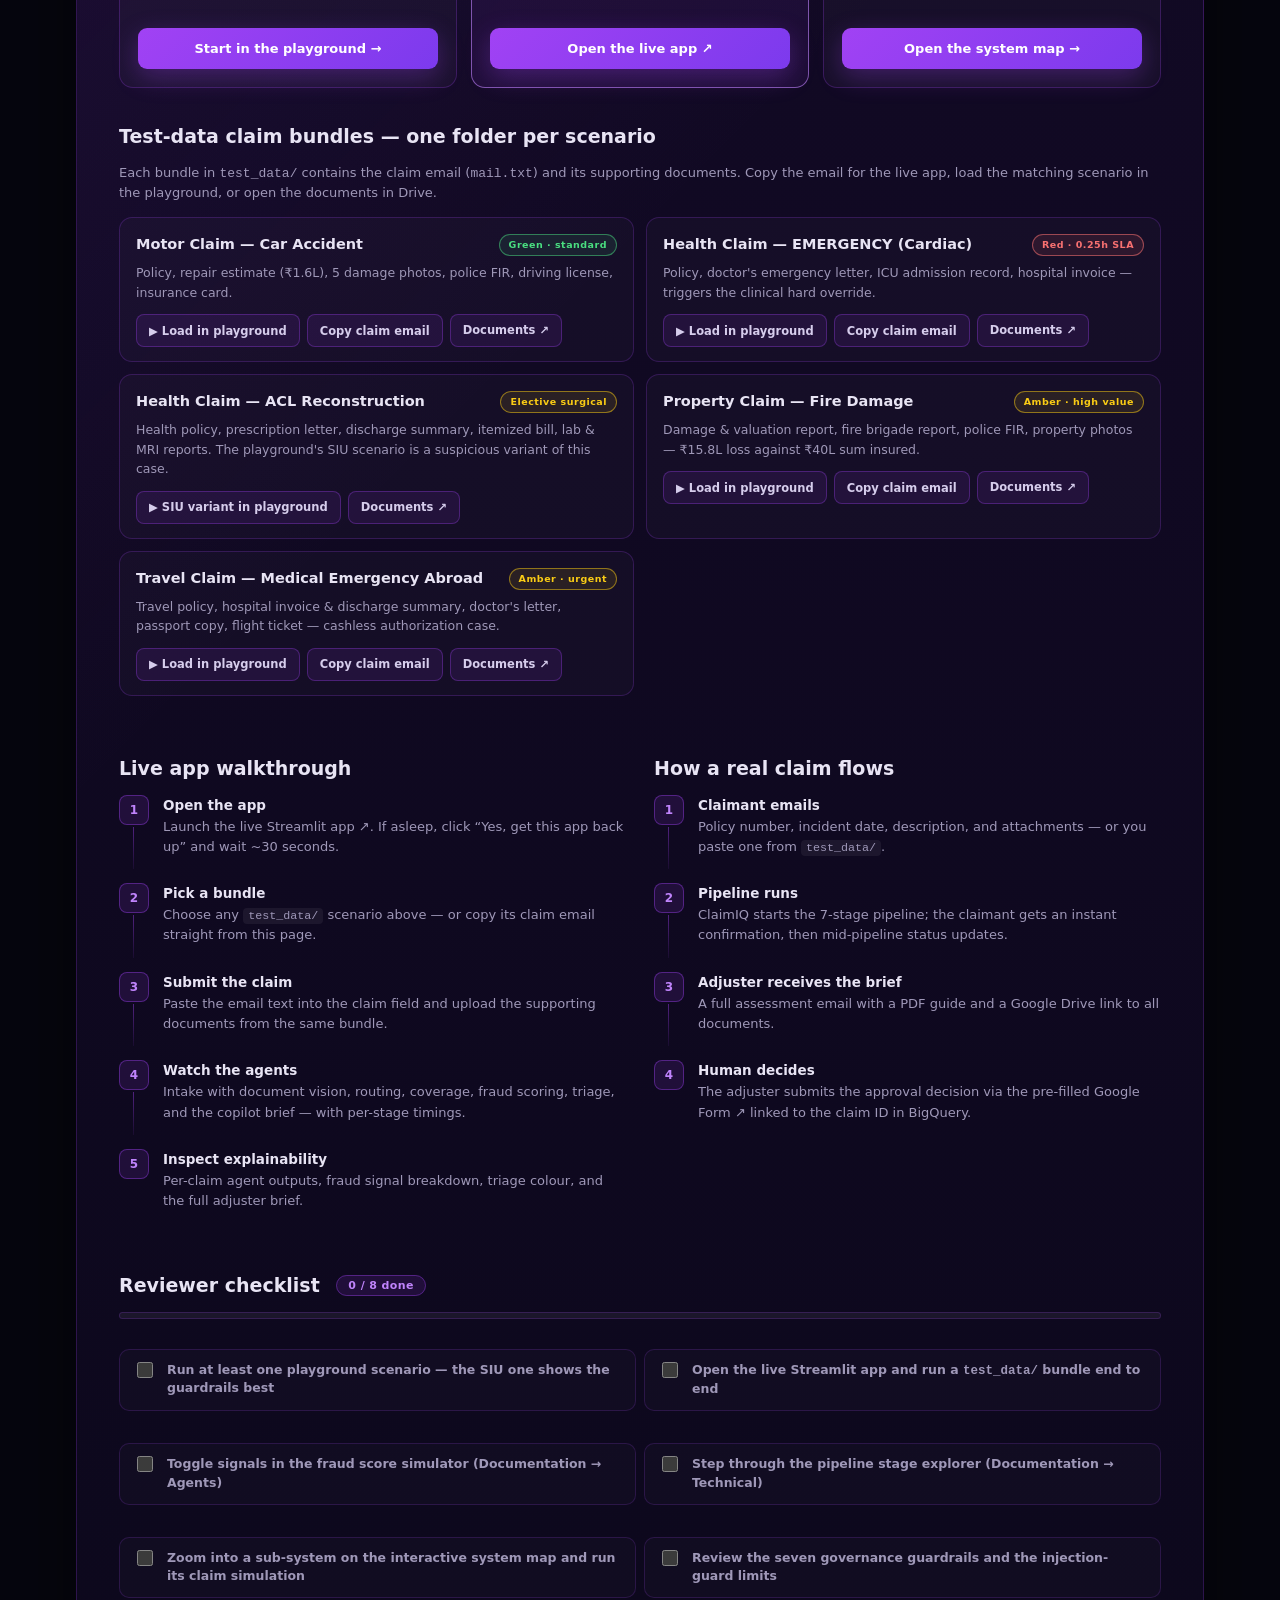
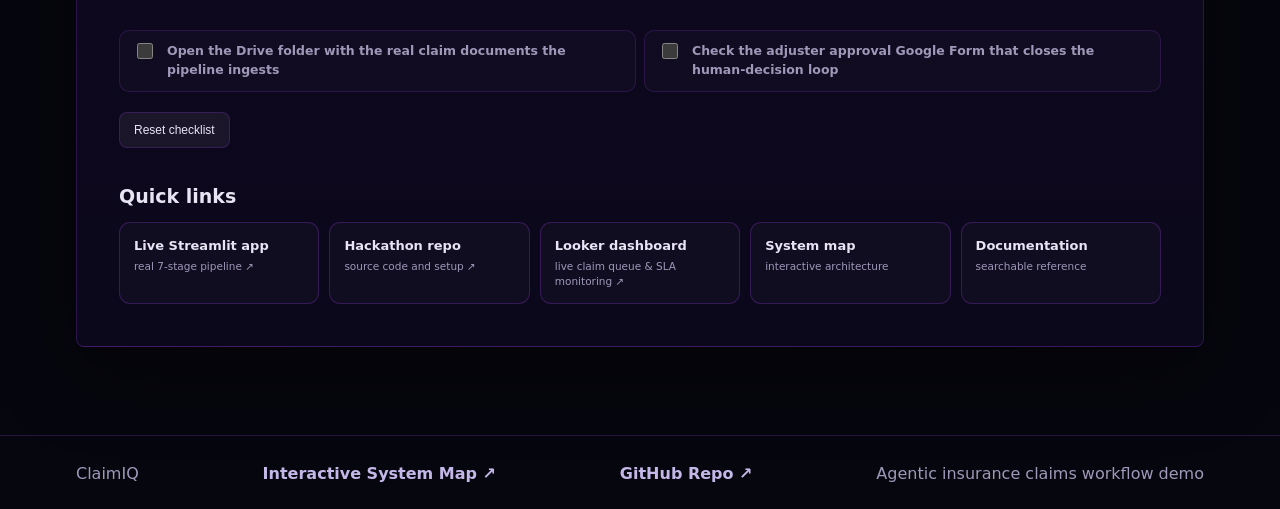
==== commit 5f3265db: "Update playground, access instructions, and dashboard links" ====
--- a/index.html
+++ b/index.html
@@ -894,14 +894,24 @@
         <p class="section-kicker">Access instructions</p>
         <h2>Reviewer access for hackathon submission</h2>
 
-        <p class="link-box link-box-live">
-          <span class="link-box-label">Live app</span>
-          <a href="https://claimiappihackathon-0075.streamlit.app/" target="_blank" rel="noopener">https://claimiappihackathon-0075.streamlit.app/ ↗</a>
-        </p>
-        <p class="small">Open the deployed Streamlit app to run the real 7-stage agentic pipeline end to end. No account or credentials are needed to explore the dashboard. If the app is asleep, click <strong>“Yes, get this app back up”</strong> and give it ~30 seconds to wake.</p>
+        <p class="small access-lead">ClaimIQ is a live, email-driven agent. The quickest way to see it work for real: <strong>send a claim email</strong> to the intake mailbox below. The pipeline reads it automatically, replies with an instant acknowledgment and mid-run status updates, and produces an adjuster brief. No account, install, or credentials needed on your side.</p>
+
+        <div class="access-primary">
+          <p class="link-box link-box-live">
+            <span class="link-box-label">Email a claim</span>
+            <a href="https://mail.google.com/mail/?view=cm&amp;fs=1&amp;to=claim.iq.ai.001%40gmail.com" target="_blank" rel="noopener">claim.iq.ai.001@gmail.com ↗</a>
+          </p>
+          <p class="link-box link-box-live">
+            <span class="link-box-label">Live app</span>
+            <a href="https://claimiappihackathon-0075.streamlit.app/" target="_blank" rel="noopener">Streamlit dashboard ↗</a>
+          </p>
+        </div>
+
+        <p class="small">To send a live claim, grab a ready-made <strong>claim email body and attachments</strong> from the <a href="#bundles">Test-data claim bundles</a> below — paste the email as your message, attach that folder's documents, and send to <a href="https://mail.google.com/mail/?view=cm&amp;fs=1&amp;to=claim.iq.ai.001%40gmail.com" target="_blank" rel="noopener">claim.iq.ai.001@gmail.com</a>. Within ~1–2 minutes you'll get the acknowledgment reply, then the pipeline's status updates and final adjuster brief. Prefer zero setup? The Streamlit app and the on-page playground run the same scenarios instantly — no email required.</p>
+
         <p class="reviewer-contact">
           <span class="reviewer-contact-label">Reviewer support</span>
-          <span>If a reviewer needs a fresh link, clarification, or access help during judging, write to <a href="https://mail.google.com/mail/?view=cm&amp;fs=1&amp;to=claim.iq.ai.001%40gmail.com" target="_blank" rel="noopener">claim.iq.ai.001@gmail.com</a>.</span>
+          <span>Any issue during judging — a fresh link, clarification, or access help — write to <a href="https://mail.google.com/mail/?view=cm&amp;fs=1&amp;to=nikhilranjanmurmu75%40gmail.com" target="_blank" rel="noopener">nikhilranjanmurmu75@gmail.com</a>.</span>
         </p>
 
         <h3 class="access-h">Choose your review path</h3>
@@ -941,7 +951,7 @@
           </article>
         </div>
 
-        <h3 class="access-h">Test-data claim bundles — one folder per scenario</h3>
+        <h3 class="access-h" id="bundles">Test-data claim bundles — one folder per scenario</h3>
         <p class="small">Each bundle in <code>test_data/</code> contains the claim email (<code>mail.txt</code>) and its supporting documents. Copy the email for the live app, load the matching scenario in the playground, or open the documents in Drive.</p>
         <div class="bundle-grid">
           <article class="bundle-card">
--- a/styles.css
+++ b/styles.css
@@ -1080,6 +1080,19 @@
   font-size: 11px;
   letter-spacing: 0.06em;
   text-transform: uppercase;
+}
+
+.access-primary {
+  display: grid;
+  grid-template-columns: 1fr 1fr;
+  gap: 14px;
+  margin: 4px 0 2px;
+}
+
+.access-primary .link-box-live { margin: 0; }
+
+@media (max-width: 720px) {
+  .access-primary { grid-template-columns: 1fr; }
 }
 
 .link-box-live {
